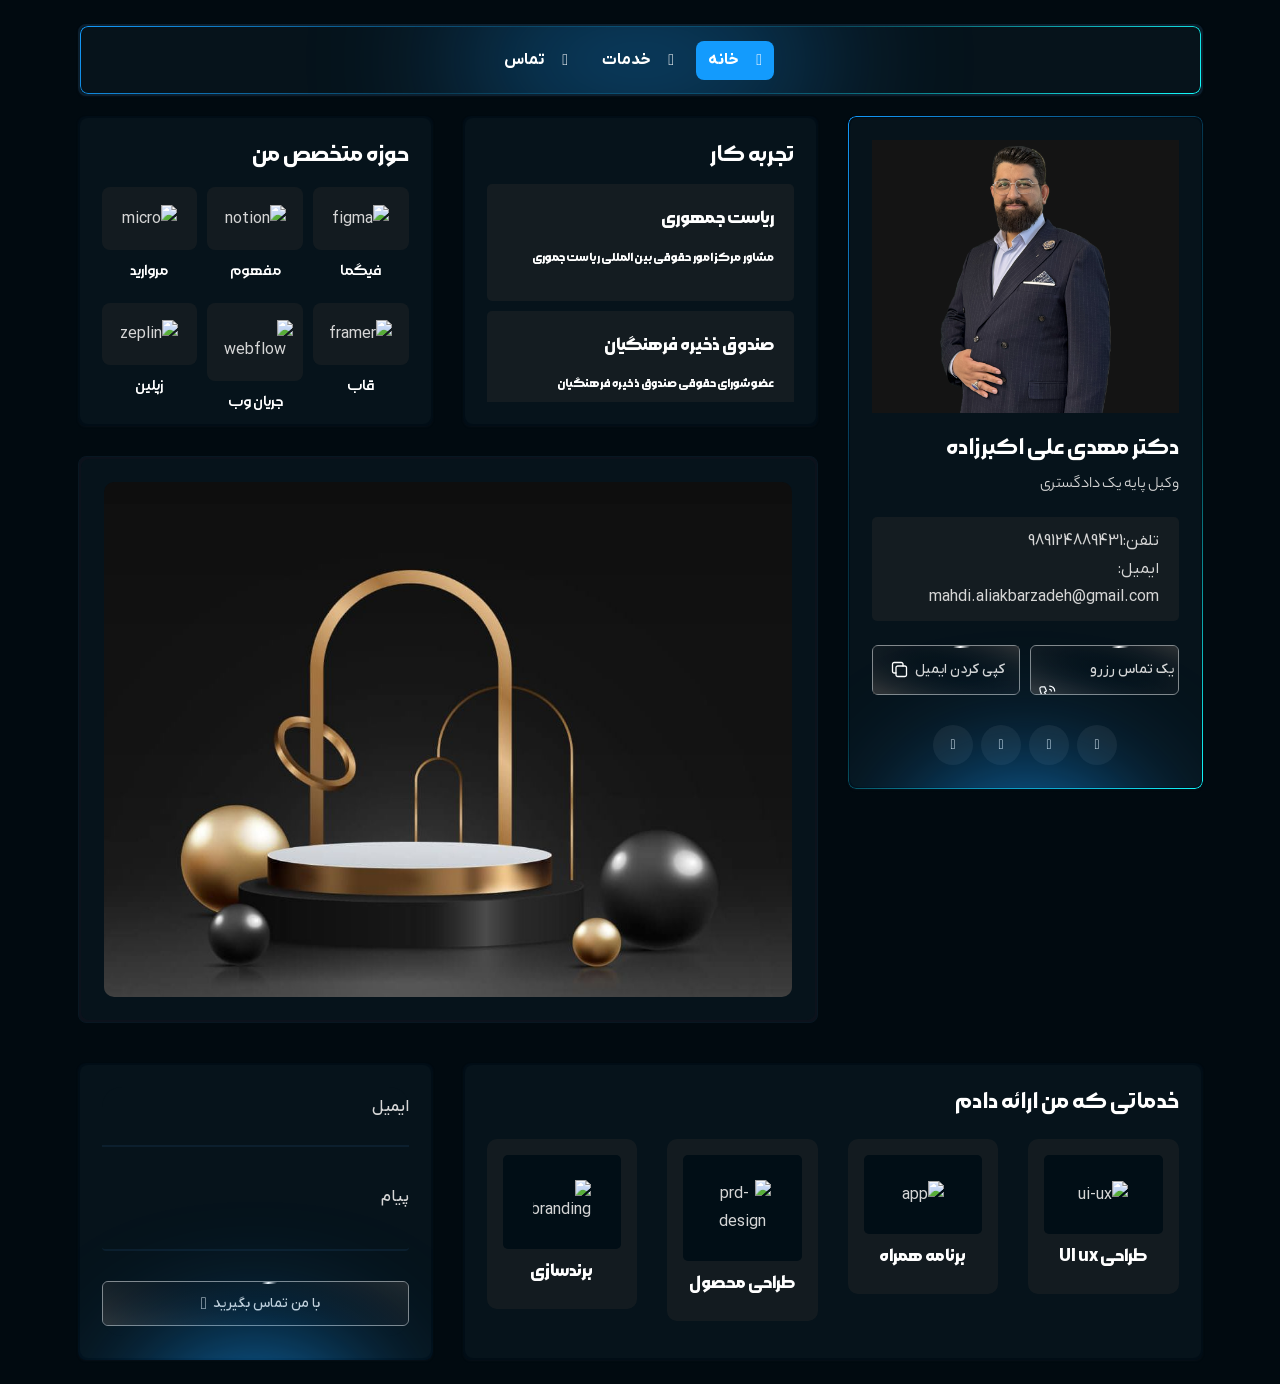
==== index.html @ 384bb77e "Initial commit" ====
<!doctype html>
<html lang="fa">
  <head>
    <meta charset="utf-8" />
    <meta content="IE=edge" http-equiv="X-UA-Compatible" />
    <meta content="width=device-width, initial-scale=1.0" name="viewport" />
    <meta content="Virtuo is a modern personal portfolio template for designers, developers, content writer, cleaner, programmer, fashion designer, model, Influencer and freelancers. Fully responsive, SEO-friendly, Bootstrap and easy to customize." name="description"/>
    <link href="assets/images/favicon.svg" rel="shortcut icon" type="image/x-icon"/>
    <title>دکتر مهدی علی اکبرزاده</title>
    <!-- Bootstrap min css -->
    <link href="assets/css/vendor/fontawesome.rtl.css" rel="stylesheet" />
    <link href="assets/css/plugins/swiper.css" rel="stylesheet" />
    <link href="assets/css/plugins/odometer.rtl.css" rel="stylesheet" />
    <link href="assets/css/vendor/animate.min.css" rel="stylesheet" />
    <link href="assets/css/vendor/bootstrap.min.rtl.css" rel="stylesheet" />
    <!-- custom css -->
    <link href="assets/css/style.rtl.css" rel="stylesheet" />
  </head>
  <body>
    <div id="tmp-page-content-bento">
      <header class="header-area-bentogrid">
        <nav class="navbar">
          <div class="container">
            <div class="menu-container tmponhover single-animation active">
              <div class="navbar-main d-flex flex-grow-1">
                <div class="logo inner-logo d-block d-xl-none">
                  <a class="navbar-brand me-0" href="index.html">
                    <svg fill="none" height="24" viewbox="0 0 24 24" width="24" xmlns="http://www.w3.org/2000/svg">
                      <path
                        class="logo-icon"
                        d="M0 1.5C0 1.10218 0.158035 0.720644 0.43934 0.43934C0.720644 0.158035 1.10218 0 1.5 0L9 0C9.39782 0 9.77936 0.158035 10.0607 0.43934C10.342 0.720644 10.5 1.10218 10.5 1.5V22.5C10.5 22.8978 10.342 23.2794 10.0607 23.5607C9.77936 23.842 9.39782 24 9 24H1.5C1.10218 24 0.720644 23.842 0.43934 23.5607C0.158035 23.2794 0 22.8978 0 22.5V1.5ZM13.5 1.5C13.5 1.10218 13.658 0.720644 13.9393 0.43934C14.2206 0.158035 14.6022 0 15 0L22.5 0C22.8978 0 23.2794 0.158035 23.5607 0.43934C23.842 0.720644 24 1.10218 24 1.5V9C24 9.39782 23.842 9.77936 23.5607 10.0607C23.2794 10.342 22.8978 10.5 22.5 10.5H15C14.6022 10.5 14.2206 10.342 13.9393 10.0607C13.658 9.77936 13.5 9.39782 13.5 9V1.5ZM13.5 15C13.5 14.6022 13.658 14.2206 13.9393 13.9393C14.2206 13.658 14.6022 13.5 15 13.5H22.5C22.8978 13.5 23.2794 13.658 23.5607 13.9393C23.842 14.2206 24 14.6022 24 15V22.5C24 22.8978 23.842 23.2794 23.5607 23.5607C23.2794 23.842 22.8978 24 22.5 24H15C14.6022 24 14.2206 23.842 13.9393 23.5607C13.658 23.2794 13.5 22.8978 13.5 22.5V15Z"
                      ></path>
                    </svg>
                  </a>
                </div>
                <ul class="navbar-info m-auto border-none nav nav-tabs" id="myTab" role="tablist">
                  <li class="nav-item nav-item">
                    <a aria-controls="home" aria-selected="true" class="nav-link nav-link active" data-bs-target="#home" data-bs-toggle="tab" href="index-13.html#" id="home-tab" role="tab">
                      <i class="fa-light fa-house-chimney nav-icon"></i>
                      <span>خانه</span>
                    </a>
                  </li>
                  <li class="nav-item nav-item">
                    <a aria-controls="service" aria-selected="false" class="nav-link nav-link" data-bs-target="#service" data-bs-toggle="tab" href="index-13.html#" id="service-tab" role="tab">
                      <i class="fa-regular fa-layer-group nav-icon"></i>خدمات</a>
                  </li>
                  <li class="nav-item nav-item">
                    <a aria-controls="contactme" aria-selected="false" class="nav-link" data-bs-target="#contactme" data-bs-toggle="tab" href="index-13.html#" id="contactme-tab" role="tab">
                      <i class="fa-regular fa-envelope nav-icon"></i>تماس</a>
                  </li>
                </ul>
              </div>
              <div class="tmp-light light-center-center"></div>
            </div>
          </div>
        </nav>
      </header>
      <div class="main-page-content">
        <div class="tab-content" id="myTabContent">
          <div class="main-demo-front">
            <div class="container">
              <div class="row">
                <div class="col-xl-4">
                  <div class="tmp-profile-card with-sticky profile-picture-area mt--20 paralax-image tmponhover single-animation animation-order-1 active" style="height: 96%">
                    <div class="tmp-card-body">
                      <div class="image text-center">
                        <img alt="profile" src="assets/images/banner/01.png" />
                      </div>
                      <div class="text mt--20">
                        <h3 class="card-title">دکتر مهدی علی اکبرزاده</h3>
                        <p>وکیل پایه یک دادگستری</p>
                        <div class="info-box">
                          <span class="phone">تلفن:<a href="tel:09124889431">989124889431</a></span>
                          <span class="mail">ایمیل:<a href="mailto:mahdi.aliakbarzadeh@gmail.com">mahdi.aliakbarzadeh@gmail.com</a></span>
                        </div>
                        <div class="common-button-groups">
                          <a class="tmp-btn hover-icon-reverse btn-border tmp-modern-button download-icon w-100 btn-md" href="javascript:void(0)">
                            <div class="icon-reverse-wrapper">
                              <span class="btn-text">یک تماس رزرو کنید</span>
                              <div class="btn-hack"></div>
                              <img alt="" class="btn-bg" src="assets/images/button/btg-bg.svg"/>
                              <img alt="" class="btn-bg-hover" src="assets/images/button/btg-bg-2.svg"/>
                              <svg class="btn-icon" fill="none" height="21" viewbox="0 0 25 24" width="21" xmlns="http://www.w3.org/2000/svg">
                                <path
                                  d="M5.5 4H9.5L11.5 9L9 10.5C10.071 12.6715 11.8285 14.429 14 15.5L15.5 13L20.5 15V19C20.5 19.5304 20.2893 20.0391 19.9142 20.4142C19.5391 20.7893 19.0304 21 18.5 21C14.5993 20.763 10.9202 19.1065 8.15683 16.3432C5.3935 13.5798 3.73705 9.90074 3.5 6C3.5 5.46957 3.71071 4.96086 4.08579 4.58579C4.46086 4.21071 4.96957 4 5.5 4Z"
                                  stroke="white"
                                  stroke-linecap="round"
                                  stroke-linejoin="round"
                                  stroke-width="1.5"
                                ></path>
                                <path
                                  d="M15.5 7C16.0304 7 16.5391 7.21071 16.9142 7.58579C17.2893 7.96086 17.5 8.46957 17.5 9"
                                  stroke="white"
                                  stroke-linecap="round"
                                  stroke-linejoin="round"
                                  stroke-width="1.5"
                                ></path>
                                <path
                                  d="M15.5 3C17.0913 3 18.6174 3.63214 19.7426 4.75736C20.8679 5.88258 21.5 7.4087 21.5 9"
                                  stroke="white"
                                  stroke-linecap="round"
                                  stroke-linejoin="round"
                                  stroke-width="1.5"
                                ></path>
                              </svg>
                              <svg
                                class="btn-icon"
                                fill="none"
                                height="21"
                                viewbox="0 0 25 24"
                                width="21"
                                xmlns="http://www.w3.org/2000/svg"
                              >
                                <path
                                  d="M5.5 4H9.5L11.5 9L9 10.5C10.071 12.6715 11.8285 14.429 14 15.5L15.5 13L20.5 15V19C20.5 19.5304 20.2893 20.0391 19.9142 20.4142C19.5391 20.7893 19.0304 21 18.5 21C14.5993 20.763 10.9202 19.1065 8.15683 16.3432C5.3935 13.5798 3.73705 9.90074 3.5 6C3.5 5.46957 3.71071 4.96086 4.08579 4.58579C4.46086 4.21071 4.96957 4 5.5 4Z"
                                  stroke="white"
                                  stroke-linecap="round"
                                  stroke-linejoin="round"
                                  stroke-width="1.5"
                                ></path>
                                <path
                                  d="M15.5 7C16.0304 7 16.5391 7.21071 16.9142 7.58579C17.2893 7.96086 17.5 8.46957 17.5 9"
                                  stroke="white"
                                  stroke-linecap="round"
                                  stroke-linejoin="round"
                                  stroke-width="1.5"
                                ></path>
                                <path
                                  d="M15.5 3C17.0913 3 18.6174 3.63214 19.7426 4.75736C20.8679 5.88258 21.5 7.4087 21.5 9"
                                  stroke="white"
                                  stroke-linecap="round"
                                  stroke-linejoin="round"
                                  stroke-width="1.5"
                                ></path>
                              </svg>
                            </div>
                          </a>
                          <a
                            class="tmp-btn hover-icon-reverse btn-border tmp-modern-button download-icon w-100 btn-md btn-copy"
                            data-clipboard-text="example@example.com"
                            href="javascript:void(0)"
                          >
                            <div class="icon-reverse-wrapper">
                              <span class="btn-text">کپی کردن ایمیل</span>
                              <div class="btn-hack"></div>
                              <img
                                alt=""
                                class="btn-bg"
                                src="assets/images/button/btg-bg.svg"
                              />
                              <img
                                alt=""
                                class="btn-bg-hover"
                                src="assets/images/button/btg-bg-2.svg"
                              />
                              <svg
                                class="btn-icon"
                                fill="none"
                                height="21"
                                style="stroke: #fff"
                                viewbox="0 0 24 24"
                                width="21"
                                xmlns="http://www.w3.org/2000/svg"
                              >
                                <path
                                  d="M8 10C8 9.46957 8.21071 8.96086 8.58579 8.58579C8.96086 8.21071 9.46957 8 10 8H18C18.5304 8 19.0391 8.21071 19.4142 8.58579C19.7893 8.96086 20 9.46957 20 10V18C20 18.5304 19.7893 19.0391 19.4142 19.4142C19.0391 19.7893 18.5304 20 18 20H10C9.46957 20 8.96086 19.7893 8.58579 19.4142C8.21071 19.0391 8 18.5304 8 18V10Z"
                                  stroke-linecap="round"
                                  stroke-linejoin="round"
                                  stroke-width="1.5"
                                ></path>
                                <path
                                  d="M16 8V6C16 5.46957 15.7893 4.96086 15.4142 4.58579C15.0391 4.21071 14.5304 4 14 4H6C5.46957 4 4.96086 4.21071 4.58579 4.58579C4.21071 4.96086 4 5.46957 4 6V14C4 14.5304 4.21071 15.0391 4.58579 15.4142C4.96086 15.7893 5.46957 16 6 16H8"
                                  stroke-linecap="round"
                                  stroke-linejoin="round"
                                  stroke-width="1.5"
                                ></path>
                              </svg>
                              <svg
                                class="btn-icon"
                                fill="none"
                                height="21"
                                style="stroke: #fff"
                                viewbox="0 0 24 24"
                                width="21"
                                xmlns="http://www.w3.org/2000/svg"
                              >
                                <path
                                  d="M8 10C8 9.46957 8.21071 8.96086 8.58579 8.58579C8.96086 8.21071 9.46957 8 10 8H18C18.5304 8 19.0391 8.21071 19.4142 8.58579C19.7893 8.96086 20 9.46957 20 10V18C20 18.5304 19.7893 19.0391 19.4142 19.4142C19.0391 19.7893 18.5304 20 18 20H10C9.46957 20 8.96086 19.7893 8.58579 19.4142C8.21071 19.0391 8 18.5304 8 18V10Z"
                                  stroke-linecap="round"
                                  stroke-linejoin="round"
                                  stroke-width="1.5"
                                ></path>
                                <path
                                  d="M16 8V6C16 5.46957 15.7893 4.96086 15.4142 4.58579C15.0391 4.21071 14.5304 4 14 4H6C5.46957 4 4.96086 4.21071 4.58579 4.58579C4.21071 4.96086 4 5.46957 4 6V14C4 14.5304 4.21071 15.0391 4.58579 15.4142C4.96086 15.7893 5.46957 16 6 16H8"
                                  stroke-linecap="round"
                                  stroke-linejoin="round"
                                  stroke-width="1.5"
                                ></path>
                              </svg>
                            </div>
                          </a>
                        </div>
                        <div class="social-media-icon">
                          <div class="social-area mt--30">
                            <div class="social-link justify-content-center">
                              <a href="index-13.html#"><i class="fa-brands fa-instagram"></i></a>
                              <a href="index-13.html#"><i class="fa-brands fa-linkedin-in"></i></a>
                              <a href="index-13.html#"><i class="fa-brands fa-twitter"></i></a>
                              <a href="index-13.html#"><i class="fa-brands fa-facebook-f"></i></a>
                            </div>
                          </div>
                        </div>
                      </div>
                    </div>
                    <div class="tmp-light light-center"></div>
                  </div>
                </div>
                <div class="col-xl-8 tab-content">
                  <div aria-labelledby="home-tab" class="tab-pane fade show active" id="home" role="tabpanel">
                    <div class="row g-4">
                      <div class="col-lg-6">
                        <div class="tmp-profile-card paralax-image tmponhover text-marque-banner-top-brnto mt--20 single-animation">
                          <div class="tmp-card-body work-experiance-card">
                            <h3 class="card-title">تجربه کار</h3>
                            <div class="work-experiance-main">
                              <ul class="work-experiance-slider list-unstyled">
                                <li>
                                  <div class="desc">
                                    <div class="text">
                                      <h4 class="title">ریاست جمهوری</h4>
                                      <h6 class="subtitle">مشاور مرکز امور حقوقی بین المللی ریاست جموری</h6>
                                    </div>
                                  </div>
                                </li>
                                <li>
                                  <div class="desc">
                                    <div class="text">
                                      <h4 class="title">صندوق ذخیره فرهنگیان</h4>
                                      <h6 class="subtitle">عضو شورای حقوقی صندوق ذخیره فرهنگیان</h6>
                                    </div>
                                  </div>
                                </li>
                                <li>
                                  <div class="desc">
                                    <div class="text">
                                      <h4 class="title">پتروشیمی مسجد سلیمان</h4>
                                      <h6 class="subtitle">مدیر امور حقوقی و قرارداد های شرکت پتروشیمی مسجد سلیمان</h6>
                                    </div>
                                  </div>
                                </li>
                                <li>
                                  <div class="desc">
                                    <div class="text">
                                      <h4 class="title">گلوبال پترو تک کیش</h4>
                                      <h6 class="subtitle">مشاور حقوقی هلدینگ حفاری گلوبال پترو تک کیش</h6>
                                    </div>
                                  </div>
                                </li>
                                <li>
                                  <div class="desc">
                                    <div class="text">
                                      <h4 class="title">انرژی گستر نپتا</h4>
                                      <h6 class="subtitle">مدیر امور حقوقی و قراردادهای شرکت نفتی انرژی گستر نپتا</h6>
                                    </div>
                                  </div>
                                </li>
                                <li>
                                  <div class="desc">
                                    <div class="text">
                                      <h4 class="title">قوه قضاییه</h4>
                                      <h6 class="subtitle">وکیل دادگستری و عضو مرکز وکلا، کارشناس رسمی و مشاور خانواده قوه قضاییه</h6>
                                    </div>
                                  </div>
                                </li>
                                <li>
                                  <div class="desc">
                                    <div class="text">
                                      <h4 class="title">بیمه البرز</h4>
                                      <h6 class="subtitle">مشاور حقوقی شرکت بیمه البرز</h6>
                                    </div>
                                  </div>
                                </li>
                                <li>
                                  <div class="desc">
                                    <div class="text">
                                      <h4 class="title">تسنیم نوش</h4>
                                      <h6 class="subtitle">عضو هیأت مدیره شرکت تولید فراورده های نوشیدنی تسنیم نوش</h6>
                                    </div>
                                  </div>
                                </li>
                                <li>
                                  <div class="desc">
                                    <div class="text">
                                      <h4 class="title">گروه بهمنی</h4>
                                      <h6 class="subtitle">مشاور حقوقی شرکت بین المللی بهمنی امارات متحده عربی</h6>
                                    </div>
                                  </div>
                                </li>
                                <li>
                                  <div class="desc">
                                    <div class="text">
                                      <h4 class="title">کانون قراداد نویسان ایران</h4>
                                      <h6 class="subtitle">عضو کانون قرارداد نویسان ایران</h6>
                                    </div>
                                  </div>
                                </li>
                                <li>
                                  <div class="desc">
                                    <div class="text">
                                      <h4 class="title">کشت و صنعت فردوس</h4>
                                      <h6 class="subtitle">مشاور حقوقی هلدینگ کشت و صنعت فردوس</h6>
                                    </div>
                                  </div>
                                </li>
                              </ul>
                              <ul class="work-experiance-slider list-unstyled">
                                <li>
                                  <div class="date">
                                    <p>۱۴۰۰–۱۴۰۳</p>
                                  </div>
                                  <div class="info">
                                    <div class="icon">
                                      <img
                                        alt="adobe"
                                        src="assets/images/icons/adobe.svg"
                                      />
                                    </div>
                                    <div class="text">
                                      <h4 class="title">آدوبی</h4>
                                      <h6 class="subtitle">طراح ارشد UI UX</h6>
                                    </div>
                                  </div>
                                </li>
                                <li>
                                  <div class="date">
                                    <p>۱۴۰۰–۱۴۰۳</p>
                                  </div>
                                  <div class="info">
                                    <div class="icon">
                                      <img
                                        alt="google"
                                        src="assets/images/icons/google.svg"
                                      />
                                    </div>
                                    <div class="text">
                                      <h4 class="title">شرکت Google</h4>
                                      <h6 class="subtitle">طراح ارشد</h6>
                                    </div>
                                  </div>
                                </li>
                                <li>
                                  <div class="date">
                                    <p>۱۴۰۰–۱۴۰۳</p>
                                  </div>
                                  <div class="info">
                                    <div class="icon">
                                      <img
                                        alt="meta"
                                        src="assets/images/icons/meta.svg"
                                      />
                                    </div>
                                    <div class="text">
                                      <h4 class="title">شرکت متا</h4>
                                      <h6 class="subtitle">طراح محصول</h6>
                                    </div>
                                  </div>
                                </li>
                                <li>
                                  <div class="date">
                                    <p>۱۴۰۰–۱۴۰۳</p>
                                  </div>
                                  <div class="info">
                                    <div class="icon">
                                      <img
                                        alt="adobe"
                                        src="assets/images/icons/adobe.svg"
                                      />
                                    </div>
                                    <div class="text">
                                      <h4 class="title">آدوبی</h4>
                                      <h6 class="subtitle">طراح ارشد UI UX</h6>
                                    </div>
                                  </div>
                                </li>
                              </ul>
                            </div>
                          </div>
                          <div class="tmp-light light-center"></div>
                        </div>
                      </div>
                      <div class="col-lg-6">
                        <div class="tmp-profile-card paralax-image tmponhover text-marque-banner-top-brnto mt--20 single-animation">
                          <div class="tmp-card-body expertise-card">
                            <h3 class="card-title">حوزه متخصص من</h3>
                            <div class="expertise-main">
                              <div class="row g-3 mt--0">
                                <div class="col-xl-4 col-md-4 col-sm-6 col-6">
                                  <div class="expertise-item">
                                    <div class="image text-center">
                                      <img
                                        alt="figma"
                                        src="assets/images/icons/figma.svg"
                                      />
                                    </div>
                                    <div class="text">
                                      <h4 class="title">فیگما</h4>
                                    </div>
                                  </div>
                                </div>
                                <div class="col-xl-4 col-md-4 col-sm-6 col-6">
                                  <div class="expertise-item">
                                    <div class="image text-center">
                                      <img
                                        alt="notion"
                                        src="assets/images/icons/notion.svg"
                                      />
                                    </div>
                                    <div class="text">
                                      <h4 class="title">مفهوم</h4>
                                    </div>
                                  </div>
                                </div>
                                <div class="col-xl-4 col-md-4 col-sm-6 col-6">
                                  <div class="expertise-item">
                                    <div class="image text-center">
                                      <img
                                        alt="micro"
                                        src="assets/images/icons/mico.svg"
                                      />
                                    </div>
                                    <div class="text">
                                      <h4 class="title">مروارید</h4>
                                    </div>
                                  </div>
                                </div>
                                <div
                                  class="col-xl-4 col-md-4 col-sm-6 col-6 mt--0"
                                >
                                  <div class="expertise-item">
                                    <div class="image text-center">
                                      <img
                                        alt="framer"
                                        src="assets/images/icons/framer.svg"
                                      />
                                    </div>
                                    <div class="text">
                                      <h4 class="title">قاب</h4>
                                    </div>
                                  </div>
                                </div>
                                <div
                                  class="col-xl-4 col-md-4 col-sm-6 col-6 mt--0"
                                >
                                  <div class="expertise-item">
                                    <div class="image text-center">
                                      <img
                                        alt="webflow"
                                        src="assets/images/icons/webflow.svg"
                                      />
                                    </div>
                                    <div class="text">
                                      <h4 class="title">جریان وب</h4>
                                    </div>
                                  </div>
                                </div>
                                <div
                                  class="col-xl-4 col-md-4 col-sm-6 col-6 mt--0"
                                >
                                  <div class="expertise-item">
                                    <div class="image text-center">
                                      <img
                                        alt="zeplin"
                                        src="assets/images/icons/zeplin.svg"
                                      />
                                    </div>
                                    <div class="text">
                                      <h4 class="title">زپلین</h4>
                                    </div>
                                  </div>
                                </div>
                              </div>
                            </div>
                          </div>
                          <div class="tmp-light light-bottom-left"></div>
                        </div>
                      </div>
                      <div class="col-lg-12">
                        <div class="row">
                          <div class="col-lg-12">
                            <div class="portfolio-bentogrid-area-swiper">
                              <div class="swiper mySwiper-bentogrid">
                                <div class="swiper-wrapper">
                                  <div class="swiper-slide">
                                    <div
                                      class="tmp-portfolio-single-card in-bentogrid tmponhover"
                                      data-bs-target="#exampleModalCenter"
                                      data-bs-toggle="modal"
                                    >
                                      <div class="inner">
                                        <div class="thumbnail">
                                          <a href="javascript:void(0)">
                                            <img
                                              alt="Personal Portfolio Images"
                                              src="assets/images/portfolio/portfolio-01.jpg"
                                            />
                                          </a>
                                        </div>
                                      </div>
                                      <div class="tmp-light light-left"></div>
                                    </div>
                                  </div>
                                  <div class="swiper-slide">
                                    <div
                                      class="tmp-portfolio-single-card in-bentogrid tmponhover"
                                      data-bs-target="#exampleModalCenter"
                                      data-bs-toggle="modal"
                                    >
                                      <div class="inner">
                                        <div class="thumbnail">
                                          <a href="javascript:void(0)">
                                            <img
                                              alt="Personal Portfolio Images"
                                              src="assets/images/portfolio/portfolio-02.jpg"
                                            />
                                          </a>
                                        </div>
                                      </div>
                                      <div class="tmp-light light-left"></div>
                                    </div>
                                  </div>
                                  <div class="swiper-slide">
                                    <div
                                      class="tmp-portfolio-single-card in-bentogrid tmponhover"
                                      data-bs-target="#exampleModalCenter"
                                      data-bs-toggle="modal"
                                    >
                                      <div class="inner">
                                        <div class="thumbnail">
                                          <a href="javascript:void(0)">
                                            <img
                                              alt="Personal Portfolio Images"
                                              src="assets/images/portfolio/portfolio-03.jpg"
                                            />
                                          </a>
                                        </div>
                                      </div>
                                      <div class="tmp-light light-left"></div>
                                    </div>
                                  </div>
                                  <div class="swiper-slide">
                                    <div
                                      class="tmp-portfolio-single-card in-bentogrid tmponhover"
                                      data-bs-target="#exampleModalCenter"
                                      data-bs-toggle="modal"
                                    >
                                      <div class="inner">
                                        <div class="thumbnail">
                                          <a href="javascript:void(0)">
                                            <img
                                              alt="Personal Portfolio Images"
                                              src="assets/images/portfolio/portfolio-04.jpg"
                                            />
                                          </a>
                                        </div>
                                      </div>
                                      <div class="tmp-light light-left"></div>
                                    </div>
                                  </div>
                                </div>
                                <div class="swiper-button-next">
                                  <i class="fa-light fa-chevron-right"></i>
                                </div>
                                <div class="swiper-button-prev">
                                  <i class="fa-light fa-chevron-left"></i>
                                </div>
                              </div>
                            </div>
                          </div>
                        </div>
                      </div>
                    </div>
                  </div>
                  <div
                    aria-labelledby="profile-tab"
                    class="tab-pane fade pl--30 pl_md--10 pl_sm--10"
                    id="profile"
                    role="tabpanel"
                  >
                    <div
                      class="personal-portfolio-right-inner-wrapper mt--50 about-tab in-bentogrid"
                    >
                      <div
                        class="banner-personal-portfolio tmponhover paralax-image tmp-card-body with-bento-about-banner tmp-profile-card position-relative mb--30 pb--50 pt_md--0 pt_sm--0"
                      >
                        <div class="section-header">
                          <h4 class="subtitle theme-gradient">
                            <i class="fa-regular fa-house"></i>معرفی کردن
                          </h4>
                          <h1 class="">
                            سلام از<strong
                              ><span class="theme-gradient"
                                >جان دو</span
                              ></strong
                            >با<br />بوها<strong
                              ><span class="theme-gradient"
                                >طراح فریمر</span
                              ></strong
                            >بشر
                          </h1>
                          <p class="">
                            من چیزهای زیبا و ساده ای را طراحی و کد می کنم و کاری
                            را که انجام می دهم دوست دارم. فقط دانلود کنید! من
                            چیزهای زیبا و ساده ای را طراحی و کد می کنم و کاری را
                            که انجام می دهم دوست دارم. فقط دانلود کنید! من به
                            زیبایی طراحی و کد می کنم.
                          </p>
                        </div>
                        <div class="tmp-light light-left"></div>
                        <div
                          class="separator-animated-border border-top-footer animated-true"
                          style="width: 100%"
                        ></div>
                        <div
                          class="separator-animated-border animated-true"
                          style="width: 100%"
                        ></div>
                      </div>
                      <div class="counterup-area-personal pb--80">
                        <div class="row g-5 animation-action-1">
                          <div
                            class="col-lg-4 col-md-6 col-sm-6 col-12 paralax-image"
                          >
                            <div
                              class="count-box counter-style-2 border-style small-radious text-center"
                            >
                              <div
                                class="counter-main-wrapper-card single-animation tmponhover active"
                              >
                                <h3 class="count-number">
                                  <span class="odometer" data-count="320"
                                    >00</span
                                  >هزار
                                </h3>
                                <div class="tmp-light light-center"></div>
                              </div>
                              <h5 class="title">مشتری های مبارک</h5>
                            </div>
                          </div>
                          <div
                            class="col-lg-4 col-md-6 col-sm-6 col-12 paralax-image"
                          >
                            <div
                              class="count-box counter-style-2 border-style small-radious text-center"
                            >
                              <div
                                class="counter-main-wrapper-card single-animation tmponhover"
                              >
                                <h3 class="count-number">
                                  <span class="odometer" data-count="255"
                                    >00</span
                                  >هزار
                                </h3>
                                <div class="tmp-light light-center"></div>
                              </div>
                              <h5 class="title">کارمندان</h5>
                            </div>
                          </div>
                          <div
                            class="col-lg-4 col-md-6 col-sm-6 col-12 paralax-image"
                          >
                            <div
                              class="count-box counter-style-2 border-style small-radious text-center"
                            >
                              <div
                                class="counter-main-wrapper-card single-animation tmponhover"
                              >
                                <h3 class="count-number">
                                  با
                                  <span class="odometer" data-count="120"
                                    >00</span
                                  >
                                </h3>
                                <div class="tmp-light light-center"></div>
                              </div>
                              <h5 class="title">کار در حال اجرا</h5>
                            </div>
                          </div>
                        </div>
                      </div>
                      <div
                        class="banner-personal-portfolio signle-section pb--80"
                      >
                        <div class="section-header pb--50">
                          <h4 class="subtitle">
                            <i class="fa-regular fa-user"></i>درباره من
                          </h4>
                          <h2 class="title">
                            هر طراحی عالی با<br />یک شروع بهتر
                            <span>آغاز میشود</span>
                          </h2>
                          <!-- <p class="about-desc">Since beginning my journey as a freelance designer nearly 8 years ago, I've done remote work for agencies, consulted for startups, and collaborated with talented people to create digital products for both.</p> -->
                        </div>
                        <div class="single-progress large-size no-radius">
                          <h6 class="title">توسعه وب</h6>
                          <div class="progress">
                            <div
                              aria-valuemax="100"
                              aria-valuemin="0"
                              aria-valuenow="90"
                              class="progress-bar wow fadeInLeft"
                              data-wow-delay=".3s"
                              data-wow-duration="0.5s"
                              role="progressbar"
                              style="width: 90%"
                            ></div>
                            <span class="progress-number">90 ٪</span>
                          </div>
                        </div>
                        <div class="single-progress large-size no-radius">
                          <h6 class="title">طراحی فتوشاپ</h6>
                          <div class="progress">
                            <div
                              aria-valuemax="100"
                              aria-valuemin="0"
                              aria-valuenow="75"
                              class="progress-bar wow fadeInLeft"
                              data-wow-delay=".3s"
                              data-wow-duration="0.5s"
                              role="progressbar"
                              style="width: 75%"
                            ></div>
                            <span class="progress-number">75 ٪</span>
                          </div>
                        </div>
                        <div class="single-progress large-size no-radius">
                          <h6 class="title">توسعه برنامه</h6>
                          <div class="progress">
                            <div
                              aria-valuemax="100"
                              aria-valuemin="0"
                              aria-valuenow="95"
                              class="progress-bar wow fadeInLeft"
                              data-wow-delay=".3s"
                              data-wow-duration="0.5s"
                              role="progressbar"
                              style="width: 95%"
                            ></div>
                            <span class="progress-number">95 ٪</span>
                          </div>
                        </div>
                        <div class="single-progress large-size no-radius">
                          <h6 class="title">توسعه کاربرد</h6>
                          <div class="progress">
                            <div
                              aria-valuemax="100"
                              aria-valuemin="0"
                              aria-valuenow="45"
                              class="progress-bar wow fadeInLeft"
                              role="progressbar"
                              style="width: 45%"
                            ></div>
                            <span class="progress-number">45 ٪</span>
                          </div>
                        </div>
                      </div>
                      <div
                        class="pb--80 banner-personal-portfolio experience-style-list signle-section"
                      >
                        <div class="section-header pb--20">
                          <h4 class="subtitle wow move-right">
                            <i class="fa-regular fa-user"></i>رزومه من
                          </h4>
                          <h2 class="title">آموزش و <span>تجربه</span></h2>
                        </div>
                        <div class="content">
                          <div class="experience-list animation-action-2">
                            <!-- Start Single List  -->
                            <div
                              class="resume-single-list bg-card single-animation tmponhover active mt--0"
                            >
                              <div class="inner">
                                <div class="heading">
                                  <div class="title">
                                    <h4>نمونه کارها شخصی احمق های آوریل</h4>
                                    <span>دانشگاه DVI (۱۳۷۶ - ۱۳۸۰)</span>
                                  </div>
                                  <div class="date-of-time">
                                    <span>4.30/5</span>
                                  </div>
                                </div>
                                <p class="description">
                                  آموزش باید بسیار باشد تعاملی UT tincidunt est
                                  ac dolor aliquam sodales. Phasellus Sed Mauris
                                  Hendrerit ، Laoreet SEM In ، Lobortis موریس
                                  هندریت آنت.
                                </p>
                              </div>
                              <div class="tmp-light light-left"></div>
                            </div>
                            <!-- End Single List  -->
                            <!-- Start Single List  -->
                            <div
                              class="resume-single-list bg-card single-animation tmponhover"
                            >
                              <div class="inner">
                                <div class="heading">
                                  <div class="title">
                                    <h4>نمونه ای از نمونه کارها شخصی</h4>
                                    <span>دانشکده مطالعات (1379 - 1381)</span>
                                  </div>
                                  <div class="date-of-time">
                                    <span>4.50/5</span>
                                  </div>
                                </div>
                                <p class="description">
                                  maecenas finibus nec sem ut ایمپردیت UT
                                  tincidunt est ac dolor aliquam sodales.
                                  Phasellus Sed Mauris Hendrerit ، Laoreet SEM
                                  In ، Lobortis موریس هندریت آنت.
                                </p>
                              </div>
                              <div class="tmp-light light-left"></div>
                            </div>
                            <!-- End Single List  -->
                            <!-- Start Single List  -->
                            <div
                              class="resume-single-list bg-card single-animation tmponhover"
                            >
                              <div class="inner">
                                <div class="heading">
                                  <div class="title">
                                    <h4>نکاتی برای نمونه کارها شخصی</h4>
                                    <span>دانشگاه مطالعات (۱۳۷۶ - ۱۳۸۰)</span>
                                  </div>
                                  <div class="date-of-time">
                                    <span>4.80/5</span>
                                  </div>
                                </div>
                                <p class="description">
                                  اگر می خواهید از یک گذرگاه استفاده کنید. UT
                                  tincidunt est ac dolor aliquam sodales.
                                  Phasellus Sed Mauris Hendrerit ، Laoreet SEM
                                  In ، Lobortis موریس هندریت آنت.
                                </p>
                              </div>
                              <div class="tmp-light light-left"></div>
                            </div>
                            <!-- End Single List  -->
                          </div>
                        </div>
                      </div>
                      <!-- Start Service__Style--1 Area  -->
                      <div
                        class="tmp-service-area pb--80 banner-personal-portfolio signle-section"
                      >
                        <div class="row">
                          <div class="col-lg-12">
                            <div class="section-header pb--20">
                              <h4 class="subtitle wow move-right">
                                <i class="fa-solid fa-layer-group"></i>مهارت من
                              </h4>
                              <h2 class="title">من<span>تخصص</span></h2>
                            </div>
                          </div>
                        </div>
                        <div
                          class="row g-5 skills-wrapper text-center animation-action-4"
                        >
                          <div class="col-lg-3 col-md-4 col-sm-6 col-12">
                            <div
                              class="skill-style-border-card single-animation tmponhover active"
                            >
                              <div class="skill-inner">
                                <img
                                  alt="Figma"
                                  src="assets/images/skill/figma.png"
                                />
                                <h3 class="count-number">
                                  <span class="odometer" data-count="92"
                                    >00</span
                                  >٪
                                </h3>
                                <p class="name">فیگما</p>
                              </div>
                              <div class="tmp-light light-left"></div>
                            </div>
                          </div>
                          <div class="col-lg-3 col-md-4 col-sm-6 col-12">
                            <div
                              class="skill-style-border-card single-animation tmponhover"
                            >
                              <div class="skill-inner">
                                <img
                                  alt="Framer"
                                  src="assets/images/skill/framer.png"
                                />
                                <h3 class="count-number">
                                  <span class="odometer" data-count="99"
                                    >00</span
                                  >٪
                                </h3>
                                <p class="name">قاب</p>
                              </div>
                              <div class="tmp-light light-left"></div>
                            </div>
                          </div>
                          <div class="col-lg-3 col-md-4 col-sm-6 col-12">
                            <div
                              class="skill-style-border-card single-animation tmponhover"
                            >
                              <div class="skill-inner">
                                <img
                                  alt="Webflow"
                                  src="assets/images/skill/webflow.png"
                                />
                                <h3 class="count-number">
                                  <span class="odometer" data-count="95"
                                    >00</span
                                  >٪
                                </h3>
                                <p class="name">جریان وب</p>
                              </div>
                              <div class="tmp-light light-left"></div>
                            </div>
                          </div>
                          <div class="col-lg-3 col-md-4 col-sm-6 col-12">
                            <div
                              class="skill-style-border-card single-animation tmponhover"
                            >
                              <div class="skill-inner">
                                <img
                                  alt="React"
                                  src="assets/images/skill/react.png"
                                />
                                <h3 class="count-number">
                                  <span class="odometer" data-count="88"
                                    >00</span
                                  >٪
                                </h3>
                                <p class="name">react</p>
                              </div>
                              <div class="tmp-light light-left"></div>
                            </div>
                          </div>
                          <div class="col-lg-3 col-md-4 col-sm-6 col-12">
                            <div
                              class="skill-style-border-card single-animation tmponhover"
                            >
                              <div class="skill-inner">
                                <img
                                  alt="WordPress"
                                  src="assets/images/skill/wordpress.png"
                                />
                                <h3 class="count-number">
                                  <span class="odometer" data-count="85"
                                    >00</span
                                  >٪
                                </h3>
                                <p class="name">وردپرس</p>
                              </div>
                              <div class="tmp-light light-left"></div>
                            </div>
                          </div>
                          <div class="col-lg-3 col-md-4 col-sm-6 col-12">
                            <div
                              class="skill-style-border-card single-animation tmponhover"
                            >
                              <div class="skill-inner">
                                <img
                                  alt="Laravel/PHP"
                                  src="assets/images/skill/laravel.png"
                                />
                                <h3 class="count-number">
                                  <span class="odometer" data-count="94"
                                    >00</span
                                  >٪
                                </h3>
                                <p class="name">LARAVEL/PHP</p>
                              </div>
                              <div class="tmp-light light-left"></div>
                            </div>
                          </div>
                          <div class="col-lg-3 col-md-4 col-sm-6 col-12">
                            <div
                              class="skill-style-border-card single-animation tmponhover"
                            >
                              <div class="skill-inner">
                                <img
                                  alt="WordPress"
                                  src="assets/images/skill/wordpress.png"
                                />
                                <h3 class="count-number">
                                  <span class="odometer" data-count="85"
                                    >00</span
                                  >٪
                                </h3>
                                <p class="name">وردپرس</p>
                              </div>
                              <div class="tmp-light light-left"></div>
                            </div>
                          </div>
                          <div class="col-lg-3 col-md-4 col-sm-6 col-12">
                            <div
                              class="skill-style-border-card single-animation tmponhover"
                            >
                              <div class="skill-inner">
                                <img
                                  alt="Laravel/PHP"
                                  src="assets/images/skill/laravel.png"
                                />
                                <h3 class="count-number">
                                  <span class="odometer" data-count="94"
                                    >00</span
                                  >٪
                                </h3>
                                <p class="name">LARAVEL/PHP</p>
                              </div>
                              <div class="tmp-light light-left"></div>
                            </div>
                          </div>
                        </div>
                      </div>
                      <!-- End Service__Style--1 Area  -->
                      <!-- Start Pricing--1 Area  -->
                      <div
                        class="tmp-service-area pb--80 banner-personal-portfolio signle-section"
                      >
                        <div class="row">
                          <div class="col-lg-12">
                            <div class="section-header pb--20">
                              <h4 class="subtitle wow move-right">
                                <i
                                  class="fa-sharp fa-solid fa-circle-dollar"
                                ></i
                                >قیمت گذاری
                              </h4>
                              <h2 class="title">من<span>قیمت گذاری</span></h2>
                            </div>
                          </div>
                        </div>
                        <div class="pricing-table-items">
                          <div class="row g-5 animation-action-6">
                            <div class="col-md-6 paralax-image">
                              <div
                                class="pricing-table-col-2 tmponhover single-animation"
                              >
                                <div class="pricing-table-header">
                                  <div
                                    class="top d-flex justify-content-between align-items-start"
                                  >
                                    <h4>پایه</h4>
                                    <p class="text-right">
                                      آیا طراحی آماده ساخت؟<br />یا بودجه کوچک
                                    </p>
                                  </div>
                                  <h3>59 تومان<span>/ ساعت</span></h3>
                                </div>
                                <ul class="feature-lists">
                                  <li>به فریم سیم خود احتیاج دارید</li>
                                  <li>طراحی با figma ، framer</li>
                                  <li>
                                    پیاده سازی با Webflow ، React ، WordPress ،
                                    Laravel/PHP
                                  </li>
                                  <li>از راه دور/آنلاین</li>
                                  <li>کار در روزهای کاری ، بدون آخر هفته.</li>
                                  <li>پشتیبانی 6 ماهه</li>
                                </ul>
                                <a
                                  class="tmp-btn btn-border tmp-modern-button"
                                  href="index-13.html#"
                                >
                                  <div class="icon-reverse-wrapper">
                                    <span class="btn-text"
                                      >این بسته را انتخاب کنید</span
                                    >
                                    <div class="btn-hack"></div>
                                    <img
                                      alt=""
                                      class="btn-bg"
                                      src="assets/images/button/btg-bg.svg"
                                    />
                                    <img
                                      alt=""
                                      class="btn-bg-hover"
                                      src="assets/images/button/btg-bg-2.svg"
                                    />
                                  </div>
                                </a>
                              </div>
                            </div>
                            <div class="col-md-6 paralax-image">
                              <div
                                class="pricing-table-col-2 tmponhover single-animation"
                              >
                                <div class="pricing-table-header">
                                  <div
                                    class="top d-flex justify-content-between align-items-start"
                                  >
                                    <h4>حق بیمه</h4>
                                    <p class="text-right">
                                      هیچ طرحی ندارید؟<br />آن را برای من
                                      بگذارید
                                    </p>
                                  </div>
                                  <h3>129 تومان<span>/ ساعت</span></h3>
                                </div>
                                <ul class="feature-lists">
                                  <li>نیازی به فریم یا هر چیز دیگری ندارید</li>
                                  <li>طراحی با figma ، فریمر از ابتدا</li>
                                  <li>
                                    پیاده سازی با Webflow ، React ، WordPress ،
                                    Laravel/PHP
                                  </li>
                                  <li>از راه دور/آنلاین</li>
                                  <li>با هر دو آخر هفته کار کنید</li>
                                  <li>12 ماه حمایت کنید</li>
                                  <li>پروژه شما همیشه اولویت دارد</li>
                                  <li>پشتیبانی رایگان</li>
                                </ul>
                                <a
                                  class="tmp-btn btn-border tmp-modern-button"
                                  href="index-13.html#"
                                >
                                  <div class="icon-reverse-wrapper">
                                    <span class="btn-text"
                                      >این بسته را انتخاب کنید</span
                                    >
                                    <div class="btn-hack"></div>
                                    <img
                                      alt=""
                                      class="btn-bg"
                                      src="assets/images/button/btg-bg.svg"
                                    />
                                    <img
                                      alt=""
                                      class="btn-bg-hover"
                                      src="assets/images/button/btg-bg-2.svg"
                                    />
                                  </div>
                                </a>
                              </div>
                            </div>
                            <div class="col-12">
                              <p
                                class="info scroll-animation"
                                data-animation="fade_from_bottom"
                              >
                                هیچ بسته ای را پیدا نکنید که مطابق با برنامه شما
                                باشد!<br />آیا می خواهید یک بسته جدید ساخته شده
                                را فقط برای شما تنظیم کنید؟<a
                                  href="https://inversweb.com/product/html/virtuo/contact.html"
                                  >با من تماس بگیرید</a
                                >
                              </p>
                            </div>
                          </div>
                        </div>
                      </div>
                      <!-- End Pricing--1 Area  -->
                      <!-- tmp contact area start -->
                      <div
                        class="contact-area-left-portfolio-fixed finance banner-personal-portfolio signle-section"
                      >
                        <div class="row">
                          <div class="col-lg-12">
                            <div class="section-header pb--20">
                              <h4 class="subtitle wow move-right">
                                <i class="fa-regular fa-envelope"></i>با من تماس
                                بگیرید
                              </h4>
                              <h2 class="title">
                                بیایید با هم <span>کار کنیم </span>
                              </h2>
                            </div>
                          </div>
                        </div>
                        <div class="row">
                          <div class="col-lg-12 center-light-wrapper">
                            <div class="center-light"></div>
                            <div class="row g-5">
                              <div class="col-lg-12">
                                <div
                                  class="tmp-contact-form contact-form-style-1"
                                >
                                  <form action="index-13.html#">
                                    <div class="form-group">
                                      <input type="text" />
                                      <label>نام</label>
                                      <span class="focus-border"></span>
                                    </div>
                                    <div class="form-group">
                                      <input type="email" />
                                      <label>ایمیل</label>
                                      <span class="focus-border"></span>
                                    </div>
                                    <div class="form-group">
                                      <input type="text" />
                                      <label>موضوع</label>
                                      <span class="focus-border"></span>
                                    </div>
                                    <div class="form-group">
                                      <textarea></textarea>
                                      <label>پیام</label>
                                      <span class="focus-border"></span>
                                    </div>
                                    <div class="form-group">
                                      <div class="tmp-button-here">
                                        <a
                                          class="tmp-btn hover-icon-reverse btn-border tmp-modern-button radius-round download-icon w-100"
                                          href="javascript:void(0)"
                                        >
                                          <div class="icon-reverse-wrapper">
                                            <span class="btn-text"
                                              >با من تماس بگیرید</span
                                            >
                                            <div class="btn-hack"></div>
                                            <img
                                              alt=""
                                              class="btn-bg"
                                              src="assets/images/button/btg-bg.svg"
                                            />
                                            <img
                                              alt=""
                                              class="btn-bg-hover"
                                              src="assets/images/button/btg-bg-2.svg"
                                            />
                                            <span class="btn-icon"
                                              ><i
                                                class="ffa-sharp fa-regular fa-arrow-left"
                                              ></i
                                            ></span>
                                            <span class="btn-icon"
                                              ><i
                                                class="ffa-sharp fa-regular fa-arrow-left"
                                              ></i
                                            ></span>
                                          </div>
                                        </a>
                                      </div>
                                    </div>
                                  </form>
                                  <div class="personal-information text-center">
                                    <span class="text"
                                      >یا اکنون با من تماس بگیرید</span
                                    >
                                    <span
                                      ><i class="fal fa-phone-alt"></i>
                                      <a href="index-13.html#"
                                        >(123) 456 7890</a
                                      ></span
                                    >
                                  </div>
                                </div>
                              </div>
                            </div>
                          </div>
                        </div>
                      </div>
                      <!-- tmp contact area end -->
                    </div>
                  </div>
                  <div
                    aria-labelledby="service-tab"
                    class="tab-pane fade pl--30 pl_md--10 pl_sm--10"
                    id="service"
                    role="tabpanel"
                  >
                    <div
                      class="personal-portfolio-right-inner-wrapper mt--50 about-tab in-bentogrid"
                    >
                      <!-- Start Service__Style--1 Area  -->
                      <div
                        class="tmp-service-area tmp-section-gapBottom banner-personal-portfolio signle-section"
                      >
                        <div class="row">
                          <div class="col-lg-12">
                            <div class="section-header pb--20">
                              <h4 class="subtitle wow move-right">
                                <i class="fa-solid fa-layer-group"></i>خدمات من
                              </h4>
                              <h2 class="title">من<span>تخصص</span></h2>
                            </div>
                          </div>
                        </div>
                        <div class="row g-5 service-wrapper animation-action-3">
                          <div
                            class="col-xl-6 col-lg-6 col-md-6 col-sm-6 col-12"
                          >
                            <div
                              class="service service__style--1 bg-color-card service-narrow radius text-center tmp-border-none tmponhover single-animation active"
                            >
                              <div class="icon">
                                <i class="feather-cast"></i>
                              </div>
                              <div class="content">
                                <h4 class="title w-600">
                                  <a
                                    href="https://inversweb.com/product/html/virtuo/service-details.html"
                                    >ui/ux</a
                                  >
                                </h4>
                                <p class="description mb--0">
                                  معابر تغییرات زیادی وجود دارد تغییرات Lorem
                                  موجود است.
                                </p>
                                <div class="discover-btn mt--20">
                                  <a
                                    class="tmp-btn hover-icon-reverse btn-border btn-sm tmp-modern-button download-icon"
                                    href="index-13.html#"
                                  >
                                    <div class="icon-reverse-wrapper">
                                      <span class="btn-text">خدمات</span>
                                      <div class="btn-hack"></div>
                                      <img
                                        alt=""
                                        class="btn-bg"
                                        src="assets/images/button/btg-bg.svg"
                                      />
                                      <img
                                        alt=""
                                        class="btn-bg-hover"
                                        src="assets/images/button/btg-bg-2.svg"
                                      />
                                      <span class="btn-icon"
                                        ><i
                                          class="fa-sharp fa-regular fa-arrow-left"
                                        ></i
                                      ></span>
                                      <span class="btn-icon"
                                        ><i
                                          class="fa-sharp fa-regular fa-arrow-left"
                                        ></i
                                      ></span>
                                    </div>
                                  </a>
                                </div>
                              </div>
                              <div class="tmp-light light-left"></div>
                            </div>
                          </div>
                          <div
                            class="col-xl-6 col-lg-6 col-md-6 col-sm-6 col-12"
                          >
                            <div
                              class="service service__style--1 bg-color-card service-narrow radius text-center tmp-border-none tmponhover single-animation"
                            >
                              <div class="icon">
                                <i class="feather-map"></i>
                              </div>
                              <div class="content">
                                <h4 class="title w-600">
                                  <a
                                    href="https://inversweb.com/product/html/virtuo/service-details.html"
                                    >برنامه</a
                                  >
                                </h4>
                                <p class="description mb--0">
                                  تغییرات بسیاری از معابر Lorem در دسترس است.
                                </p>
                                <div class="discover-btn mt--20">
                                  <a
                                    class="tmp-btn hover-icon-reverse btn-border btn-sm tmp-modern-button download-icon"
                                    href="index-13.html#"
                                  >
                                    <div class="icon-reverse-wrapper">
                                      <span class="btn-text">خدمات</span>
                                      <div class="btn-hack"></div>
                                      <img
                                        alt=""
                                        class="btn-bg"
                                        src="assets/images/button/btg-bg.svg"
                                      />
                                      <img
                                        alt=""
                                        class="btn-bg-hover"
                                        src="assets/images/button/btg-bg-2.svg"
                                      />
                                      <span class="btn-icon"
                                        ><i
                                          class="fa-sharp fa-regular fa-arrow-left"
                                        ></i
                                      ></span>
                                      <span class="btn-icon"
                                        ><i
                                          class="fa-sharp fa-regular fa-arrow-left"
                                        ></i
                                      ></span>
                                    </div>
                                  </a>
                                </div>
                              </div>
                              <div class="tmp-light light-left"></div>
                            </div>
                          </div>
                          <div
                            class="col-xl-6 col-lg-6 col-md-6 col-sm-6 col-12"
                          >
                            <div
                              class="service service__style--1 bg-color-card service-narrow radius text-center tmp-border-none tmponhover single-animation"
                            >
                              <div class="icon">
                                <i class="feather-phone-call"></i>
                              </div>
                              <div class="content">
                                <h4 class="title w-600">
                                  <a
                                    href="https://inversweb.com/product/html/virtuo/service-details.html"
                                    >حمایت</a
                                  >
                                </h4>
                                <p class="description mb--0">
                                  تغییرات زیادی وجود دارد از معابر Lorem Proy
                                  Protail.
                                </p>
                                <div class="discover-btn mt--20">
                                  <a
                                    class="tmp-btn hover-icon-reverse btn-border btn-sm tmp-modern-button download-icon"
                                    href="index-13.html#"
                                  >
                                    <div class="icon-reverse-wrapper">
                                      <span class="btn-text">خدمات</span>
                                      <div class="btn-hack"></div>
                                      <img
                                        alt=""
                                        class="btn-bg"
                                        src="assets/images/button/btg-bg.svg"
                                      />
                                      <img
                                        alt=""
                                        class="btn-bg-hover"
                                        src="assets/images/button/btg-bg-2.svg"
                                      />
                                      <span class="btn-icon"
                                        ><i
                                          class="fa-sharp fa-regular fa-arrow-left"
                                        ></i
                                      ></span>
                                      <span class="btn-icon"
                                        ><i
                                          class="fa-sharp fa-regular fa-arrow-left"
                                        ></i
                                      ></span>
                                    </div>
                                  </a>
                                </div>
                              </div>
                              <div class="tmp-light light-left"></div>
                            </div>
                          </div>
                          <div
                            class="col-xl-6 col-lg-6 col-md-6 col-sm-6 col-12"
                          >
                            <div
                              class="service service__style--1 bg-color-card service-narrow radius text-center tmp-border-none tmponhover single-animation"
                            >
                              <div class="icon">
                                <i class="feather-cast"></i>
                              </div>
                              <div class="content">
                                <h4 class="title w-600">
                                  <a
                                    href="https://inversweb.com/product/html/virtuo/service-details.html"
                                    >ui/ux</a
                                  >
                                </h4>
                                <p class="description mb--0">
                                  معابر تغییرات زیادی وجود دارد تغییرات Lorem
                                  موجود است.
                                </p>
                                <div class="discover-btn mt--20">
                                  <a
                                    class="tmp-btn hover-icon-reverse btn-border btn-sm tmp-modern-button download-icon"
                                    href="index-13.html#"
                                  >
                                    <div class="icon-reverse-wrapper">
                                      <span class="btn-text">خدمات</span>
                                      <div class="btn-hack"></div>
                                      <img
                                        alt=""
                                        class="btn-bg"
                                        src="assets/images/button/btg-bg.svg"
                                      />
                                      <img
                                        alt=""
                                        class="btn-bg-hover"
                                        src="assets/images/button/btg-bg-2.svg"
                                      />
                                      <span class="btn-icon"
                                        ><i
                                          class="fa-sharp fa-regular fa-arrow-left"
                                        ></i
                                      ></span>
                                      <span class="btn-icon"
                                        ><i
                                          class="fa-sharp fa-regular fa-arrow-left"
                                        ></i
                                      ></span>
                                    </div>
                                  </a>
                                </div>
                              </div>
                              <div class="tmp-light light-left"></div>
                            </div>
                          </div>
                          <div
                            class="col-xl-6 col-lg-6 col-md-6 col-sm-6 col-12"
                          >
                            <div
                              class="service service__style--1 bg-color-card service-narrow radius text-center tmp-border-none tmponhover single-animation"
                            >
                              <div class="icon">
                                <i class="feather-cast"></i>
                              </div>
                              <div class="content">
                                <h4 class="title w-600">
                                  <a
                                    href="https://inversweb.com/product/html/virtuo/service-details.html"
                                    >نرم</a
                                  >
                                </h4>
                                <p class="description mb--0">
                                  معابر تغییرات زیادی وجود دارد تغییرات Lorem
                                  موجود است.
                                </p>
                                <div class="discover-btn mt--20">
                                  <a
                                    class="tmp-btn hover-icon-reverse btn-border btn-sm tmp-modern-button download-icon"
                                    href="index-13.html#"
                                  >
                                    <div class="icon-reverse-wrapper">
                                      <span class="btn-text">خدمات</span>
                                      <div class="btn-hack"></div>
                                      <img
                                        alt=""
                                        class="btn-bg"
                                        src="assets/images/button/btg-bg.svg"
                                      />
                                      <img
                                        alt=""
                                        class="btn-bg-hover"
                                        src="assets/images/button/btg-bg-2.svg"
                                      />
                                      <span class="btn-icon"
                                        ><i
                                          class="fa-sharp fa-regular fa-arrow-left"
                                        ></i
                                      ></span>
                                      <span class="btn-icon"
                                        ><i
                                          class="fa-sharp fa-regular fa-arrow-left"
                                        ></i
                                      ></span>
                                    </div>
                                  </a>
                                </div>
                              </div>
                              <div class="tmp-light light-left"></div>
                            </div>
                          </div>
                          <div
                            class="col-xl-6 col-lg-6 col-md-6 col-sm-6 col-12"
                          >
                            <div
                              class="service service__style--1 bg-color-card service-narrow radius text-center tmp-border-none tmponhover single-animation"
                            >
                              <div class="icon">
                                <i class="feather-map"></i>
                              </div>
                              <div class="content">
                                <h4 class="title w-600">
                                  <a
                                    href="https://inversweb.com/product/html/virtuo/service-details.html"
                                    >گرافیک</a
                                  >
                                </h4>
                                <p class="description mb--0">
                                  تغییرات بسیاری از معابر Lorem در دسترس است.
                                </p>
                                <div class="discover-btn mt--20">
                                  <a
                                    class="tmp-btn hover-icon-reverse btn-border btn-sm tmp-modern-button download-icon"
                                    href="index-13.html#"
                                  >
                                    <div class="icon-reverse-wrapper">
                                      <span class="btn-text">خدمات</span>
                                      <div class="btn-hack"></div>
                                      <img
                                        alt=""
                                        class="btn-bg"
                                        src="assets/images/button/btg-bg.svg"
                                      />
                                      <img
                                        alt=""
                                        class="btn-bg-hover"
                                        src="assets/images/button/btg-bg-2.svg"
                                      />
                                      <span class="btn-icon"
                                        ><i
                                          class="fa-sharp fa-regular fa-arrow-left"
                                        ></i
                                      ></span>
                                      <span class="btn-icon"
                                        ><i
                                          class="fa-sharp fa-regular fa-arrow-left"
                                        ></i
                                      ></span>
                                    </div>
                                  </a>
                                </div>
                              </div>
                              <div class="tmp-light light-left"></div>
                            </div>
                          </div>
                          <div
                            class="col-xl-6 col-lg-6 col-md-6 col-sm-6 col-12"
                          >
                            <div
                              class="service service__style--1 bg-color-card service-narrow radius text-center tmp-border-none tmponhover single-animation"
                            >
                              <div class="icon">
                                <i class="feather-phone-call"></i>
                              </div>
                              <div class="content">
                                <h4 class="title w-600">
                                  <a
                                    href="https://inversweb.com/product/html/virtuo/service-details.html"
                                    >انیمیشن</a
                                  >
                                </h4>
                                <p class="description mb--0">
                                  تغییرات زیادی وجود دارد از معابر Lorem Proy
                                  Protail.
                                </p>
                                <div class="discover-btn mt--20">
                                  <a
                                    class="tmp-btn hover-icon-reverse btn-border btn-sm tmp-modern-button download-icon"
                                    href="index-13.html#"
                                  >
                                    <div class="icon-reverse-wrapper">
                                      <span class="btn-text">خدمات</span>
                                      <div class="btn-hack"></div>
                                      <img
                                        alt=""
                                        class="btn-bg"
                                        src="assets/images/button/btg-bg.svg"
                                      />
                                      <img
                                        alt=""
                                        class="btn-bg-hover"
                                        src="assets/images/button/btg-bg-2.svg"
                                      />
                                      <span class="btn-icon"
                                        ><i
                                          class="fa-sharp fa-regular fa-arrow-left"
                                        ></i
                                      ></span>
                                      <span class="btn-icon"
                                        ><i
                                          class="fa-sharp fa-regular fa-arrow-left"
                                        ></i
                                      ></span>
                                    </div>
                                  </a>
                                </div>
                              </div>
                              <div class="tmp-light light-left"></div>
                            </div>
                          </div>
                          <div
                            class="col-xl-6 col-lg-6 col-md-6 col-sm-6 col-12"
                          >
                            <div
                              class="service service__style--1 bg-color-card service-narrow radius text-center tmp-border-none tmponhover single-animation"
                            >
                              <div class="icon">
                                <i class="feather-cast"></i>
                              </div>
                              <div class="content">
                                <h4 class="title w-600">
                                  <a
                                    href="https://inversweb.com/product/html/virtuo/service-details.html"
                                    >نوشتن محتوا</a
                                  >
                                </h4>
                                <p class="description mb--0">
                                  معابر تغییرات زیادی وجود دارد تغییرات Lorem
                                  موجود است.
                                </p>
                                <div class="discover-btn mt--20">
                                  <a
                                    class="tmp-btn hover-icon-reverse btn-border btn-sm tmp-modern-button download-icon"
                                    href="index-13.html#"
                                  >
                                    <div class="icon-reverse-wrapper">
                                      <span class="btn-text">خدمات</span>
                                      <div class="btn-hack"></div>
                                      <img
                                        alt=""
                                        class="btn-bg"
                                        src="assets/images/button/btg-bg.svg"
                                      />
                                      <img
                                        alt=""
                                        class="btn-bg-hover"
                                        src="assets/images/button/btg-bg-2.svg"
                                      />
                                      <span class="btn-icon"
                                        ><i
                                          class="fa-sharp fa-regular fa-arrow-left"
                                        ></i
                                      ></span>
                                      <span class="btn-icon"
                                        ><i
                                          class="fa-sharp fa-regular fa-arrow-left"
                                        ></i
                                      ></span>
                                    </div>
                                  </a>
                                </div>
                              </div>
                              <div class="tmp-light light-left"></div>
                            </div>
                          </div>
                        </div>
                      </div>
                      <!-- End Service__Style--1 Area  -->
                      <div
                        class="tmp-section-gapBottom banner-personal-portfolio experience-style-list signle-section"
                      >
                        <div class="section-header pb--20">
                          <h4 class="subtitle wow move-right">
                            <i class="fa-regular fa-user"></i>رزومه من
                          </h4>
                          <h2 class="title">آموزش و <span>تجربه</span></h2>
                        </div>
                        <div class="row">
                          <div class="col-lg-12">
                            <div class="content">
                              <div class="experience-list animation-action-2">
                                <!-- Start Single List  -->
                                <div
                                  class="resume-single-list bg-card single-animation tmponhover active"
                                >
                                  <div class="inner">
                                    <div class="heading">
                                      <div class="title">
                                        <h4>نمونه کارها شخصی احمق های آوریل</h4>
                                        <span>دانشگاه DVI (۱۳۷۶ - ۱۳۸۰)</span>
                                      </div>
                                      <div class="date-of-time">
                                        <span>4.30/5</span>
                                      </div>
                                    </div>
                                    <p class="description">
                                      آموزش باید بسیار باشد تعاملی UT tincidunt
                                      est ac dolor aliquam sodales. Phasellus
                                      Sed Mauris Hendrerit ، Laoreet SEM In ،
                                      Lobortis موریس هندریت آنت.
                                    </p>
                                  </div>
                                  <div class="tmp-light light-left"></div>
                                </div>
                                <!-- End Single List  -->
                                <!-- Start Single List  -->
                                <div
                                  class="resume-single-list bg-card single-animation tmponhover"
                                >
                                  <div class="inner">
                                    <div class="heading">
                                      <div class="title">
                                        <h4>نمونه ای از نمونه کارها شخصی</h4>
                                        <span
                                          >دانشکده مطالعات (1379 - 1381)</span
                                        >
                                      </div>
                                      <div class="date-of-time">
                                        <span>4.50/5</span>
                                      </div>
                                    </div>
                                    <p class="description">
                                      maecenas finibus nec sem ut ایمپردیت UT
                                      tincidunt est ac dolor aliquam sodales.
                                      Phasellus Sed Mauris Hendrerit ، Laoreet
                                      SEM In ، Lobortis موریس هندریت آنت.
                                    </p>
                                  </div>
                                  <div class="tmp-light light-left"></div>
                                </div>
                                <!-- End Single List  -->
                              </div>
                            </div>
                          </div>
                        </div>
                      </div>
                      <!-- Start Service__Style--1 Area  -->
                      <div
                        class="tmp-service-area banner-personal-portfolio signle-section"
                      >
                        <div class="row">
                          <div class="col-lg-12">
                            <div class="section-header pb--20">
                              <h4 class="subtitle wow move-right">
                                <i class="fa-solid fa-layer-group"></i>مهارت من
                              </h4>
                              <h2 class="title">من<span>تخصص</span></h2>
                            </div>
                          </div>
                        </div>
                        <div
                          class="row g-5 skills-wrapper text-center animation-action-4"
                        >
                          <div class="col-lg-3 col-md-4 col-sm-6 col-12">
                            <div
                              class="skill-style-border-card single-animation tmponhover active"
                            >
                              <div class="skill-inner">
                                <img
                                  alt="Figma"
                                  src="assets/images/skill/figma.png"
                                />
                                <h3 class="count-number">
                                  <span class="odometer" data-count="92"
                                    >00</span
                                  >٪
                                </h3>
                                <p class="name">فیگما</p>
                              </div>
                              <div class="tmp-light light-left"></div>
                            </div>
                          </div>
                          <div class="col-lg-3 col-md-4 col-sm-6 col-12">
                            <div
                              class="skill-style-border-card single-animation tmponhover"
                            >
                              <div class="skill-inner">
                                <img
                                  alt="Framer"
                                  src="assets/images/skill/framer.png"
                                />
                                <h3 class="count-number">
                                  <span class="odometer" data-count="99"
                                    >00</span
                                  >٪
                                </h3>
                                <p class="name">قاب</p>
                              </div>
                              <div class="tmp-light light-left"></div>
                            </div>
                          </div>
                          <div class="col-lg-3 col-md-4 col-sm-6 col-12">
                            <div
                              class="skill-style-border-card single-animation tmponhover"
                            >
                              <div class="skill-inner">
                                <img
                                  alt="Webflow"
                                  src="assets/images/skill/webflow.png"
                                />
                                <h3 class="count-number">
                                  <span class="odometer" data-count="95"
                                    >00</span
                                  >٪
                                </h3>
                                <p class="name">جریان وب</p>
                              </div>
                              <div class="tmp-light light-left"></div>
                            </div>
                          </div>
                          <div class="col-lg-3 col-md-4 col-sm-6 col-12">
                            <div
                              class="skill-style-border-card single-animation tmponhover"
                            >
                              <div class="skill-inner">
                                <img
                                  alt="React"
                                  src="assets/images/skill/react.png"
                                />
                                <h3 class="count-number">
                                  <span class="odometer" data-count="88"
                                    >00</span
                                  >٪
                                </h3>
                                <p class="name">react</p>
                              </div>
                              <div class="tmp-light light-left"></div>
                            </div>
                          </div>
                          <div class="col-lg-3 col-md-4 col-sm-6 col-12">
                            <div
                              class="skill-style-border-card single-animation tmponhover"
                            >
                              <div class="skill-inner">
                                <img
                                  alt="WordPress"
                                  src="assets/images/skill/wordpress.png"
                                />
                                <h3 class="count-number">
                                  <span class="odometer" data-count="85"
                                    >00</span
                                  >٪
                                </h3>
                                <p class="name">وردپرس</p>
                              </div>
                              <div class="tmp-light light-left"></div>
                            </div>
                          </div>
                          <div class="col-lg-3 col-md-4 col-sm-6 col-12">
                            <div
                              class="skill-style-border-card single-animation tmponhover"
                            >
                              <div class="skill-inner">
                                <img
                                  alt="Laravel/PHP"
                                  src="assets/images/skill/laravel.png"
                                />
                                <h3 class="count-number">
                                  <span class="odometer" data-count="94"
                                    >00</span
                                  >٪
                                </h3>
                                <p class="name">LARAVEL/PHP</p>
                              </div>
                              <div class="tmp-light light-left"></div>
                            </div>
                          </div>
                          <div class="col-lg-3 col-md-4 col-sm-6 col-12">
                            <div
                              class="skill-style-border-card single-animation tmponhover"
                            >
                              <div class="skill-inner">
                                <img
                                  alt="WordPress"
                                  src="assets/images/skill/wordpress.png"
                                />
                                <h3 class="count-number">
                                  <span class="odometer" data-count="85"
                                    >00</span
                                  >٪
                                </h3>
                                <p class="name">وردپرس</p>
                              </div>
                              <div class="tmp-light light-left"></div>
                            </div>
                          </div>
                          <div class="col-lg-3 col-md-4 col-sm-6 col-12">
                            <div
                              class="skill-style-border-card single-animation tmponhover"
                            >
                              <div class="skill-inner">
                                <img
                                  alt="Laravel/PHP"
                                  src="assets/images/skill/laravel.png"
                                />
                                <h3 class="count-number">
                                  <span class="odometer" data-count="94"
                                    >00</span
                                  >٪
                                </h3>
                                <p class="name">LARAVEL/PHP</p>
                              </div>
                              <div class="tmp-light light-left"></div>
                            </div>
                          </div>
                        </div>
                      </div>
                      <!-- End Service__Style--1 Area  -->
                    </div>
                  </div>
                  <div
                    aria-labelledby="portfolio-tab"
                    class="tab-pane fade pl--30 pl_md--10 pl_sm--10"
                    id="portfolio"
                    role="tabpanel"
                  >
                    <div
                      class="personal-portfolio-right-inner-wrapper mt--50 about-tab in-bentogrid"
                    >
                      <!-- tmp portfolio area start -->
                      <div
                        class="tmp-portfolio-section-area banner-personal-portfolio signle-section tmp-section-gapBottom"
                      >
                        <div class="row">
                          <div class="col-lg-12">
                            <div class="section-header pb--0">
                              <h4 class="subtitle wow move-right">
                                <i class="fa-light fa-briefcase"></i>نمونه کارها
                              </h4>
                              <h2 class="title">
                                پروژه های <span>برجسته</span>
                              </h2>
                            </div>
                          </div>
                        </div>
                        <div class="row g-5 mt--10 animation-action-5">
                          <!-- Start Single Portfolio -->
                          <div
                            class="col-lg-6 col-xl-6 col-md-6 col-12 paralax-image"
                            data-aos="fade-up"
                          >
                            <div
                              class="tmp-portfolio-small bg-color-card tmponhover single-animation active"
                              data-bs-target="#exampleModalCenter"
                              data-bs-toggle="modal"
                            >
                              <div class="inner">
                                <div class="thumbnail">
                                  <a href="javascript:void(0)">
                                    <img
                                      alt="Personal Portfolio Images"
                                      src="assets/images/portfolio/portfolio-01.jpg"
                                    />
                                  </a>
                                </div>
                                <div class="content">
                                  <div class="category-info">
                                    <div class="category-list">
                                      <a href="javascript:void(0)">توسعه</a>
                                    </div>
                                    <div class="meta">
                                      <span
                                        ><a href="javascript:void(0)"
                                          ><i class="feather-heart"></i></a
                                        >600</span
                                      >
                                    </div>
                                  </div>
                                  <h4 class="title">
                                    <a href="javascript:void(0)"
                                      >خدمات طراحی را ارائه می دهند<i
                                        class="fa-solid fa-arrow-up-left"
                                      ></i
                                    ></a>
                                  </h4>
                                </div>
                              </div>
                              <div class="tmp-light light-left"></div>
                            </div>
                          </div>
                          <!-- End Single Portfolio -->
                          <!-- Start Single Portfolio -->
                          <div
                            class="col-lg-6 col-xl-6 col-md-6 col-12 paralax-image"
                            data-aos="fade-up"
                            data-sal-delay="200"
                          >
                            <div
                              class="tmp-portfolio-small bg-color-card tmponhover single-animation"
                              data-bs-target="#exampleModalCenter"
                              data-bs-toggle="modal"
                            >
                              <div class="inner">
                                <div class="thumbnail">
                                  <a href="javascript:void(0)">
                                    <img
                                      alt="Personal Portfolio Images"
                                      src="assets/images/portfolio/portfolio-02.jpg"
                                    />
                                  </a>
                                </div>
                                <div class="content">
                                  <div class="category-info">
                                    <div class="category-list">
                                      <a href="javascript:void(0)">توسعه</a>
                                    </div>
                                    <div class="meta">
                                      <span
                                        ><a href="javascript:void(0)"
                                          ><i class="feather-heart"></i></a
                                        >600</span
                                      >
                                    </div>
                                  </div>
                                  <h4 class="title">
                                    <a href="javascript:void(0)"
                                      >خدمات طراحی را ارائه می دهند<i
                                        class="fa-solid fa-arrow-up-left"
                                      ></i
                                    ></a>
                                  </h4>
                                </div>
                              </div>
                              <div class="tmp-light light-left"></div>
                            </div>
                          </div>
                          <!-- End Single Portfolio -->
                          <!-- Start Single Portfolio -->
                          <div
                            class="col-lg-6 col-xl-6 col-md-6 col-12 paralax-image"
                            data-aos="fade-up"
                          >
                            <div
                              class="tmp-portfolio-small bg-color-card tmponhover single-animation"
                              data-bs-target="#exampleModalCenter"
                              data-bs-toggle="modal"
                            >
                              <div class="inner">
                                <div class="thumbnail">
                                  <a href="javascript:void(0)">
                                    <img
                                      alt="Personal Portfolio Images"
                                      src="assets/images/portfolio/portfolio-03.jpg"
                                    />
                                  </a>
                                </div>
                                <div class="content">
                                  <div class="category-info">
                                    <div class="category-list">
                                      <a href="javascript:void(0)">توسعه</a>
                                    </div>
                                    <div class="meta">
                                      <span
                                        ><a href="javascript:void(0)"
                                          ><i class="feather-heart"></i></a
                                        >600</span
                                      >
                                    </div>
                                  </div>
                                  <h4 class="title">
                                    <a href="javascript:void(0)"
                                      >خدمات طراحی را ارائه می دهند<i
                                        class="fa-solid fa-arrow-up-left"
                                      ></i
                                    ></a>
                                  </h4>
                                </div>
                              </div>
                              <div class="tmp-light light-left"></div>
                            </div>
                          </div>
                          <!-- End Single Portfolio -->
                          <!-- Start Single Portfolio -->
                          <div
                            class="col-lg-6 col-xl-6 col-md-6 col-12 paralax-image"
                            data-aos="fade-up"
                            data-sal-delay="200"
                          >
                            <div
                              class="tmp-portfolio-small bg-color-card tmponhover single-animation"
                              data-bs-target="#exampleModalCenter"
                              data-bs-toggle="modal"
                            >
                              <div class="inner">
                                <div class="thumbnail">
                                  <a href="javascript:void(0)">
                                    <img
                                      alt="Personal Portfolio Images"
                                      src="assets/images/portfolio/portfolio-04.jpg"
                                    />
                                  </a>
                                </div>
                                <div class="content">
                                  <div class="category-info">
                                    <div class="category-list">
                                      <a href="javascript:void(0)">توسعه</a>
                                    </div>
                                    <div class="meta">
                                      <span
                                        ><a href="javascript:void(0)"
                                          ><i class="feather-heart"></i></a
                                        >600</span
                                      >
                                    </div>
                                  </div>
                                  <h4 class="title">
                                    <a href="javascript:void(0)"
                                      >خدمات طراحی را ارائه می دهند<i
                                        class="fa-solid fa-arrow-up-left"
                                      ></i
                                    ></a>
                                  </h4>
                                </div>
                              </div>
                              <div class="tmp-light light-left"></div>
                            </div>
                          </div>
                          <!-- End Single Portfolio -->
                          <!-- Start Single Portfolio -->
                          <div
                            class="col-lg-6 col-xl-6 col-md-6 col-12 paralax-image"
                            data-aos="fade-up"
                          >
                            <div
                              class="tmp-portfolio-small bg-color-card tmponhover single-animation active"
                              data-bs-target="#exampleModalCenter"
                              data-bs-toggle="modal"
                            >
                              <div class="inner">
                                <div class="thumbnail">
                                  <a href="javascript:void(0)">
                                    <img
                                      alt="Personal Portfolio Images"
                                      src="assets/images/portfolio/portfolio-01.jpg"
                                    />
                                  </a>
                                </div>
                                <div class="content">
                                  <div class="category-info">
                                    <div class="category-list">
                                      <a href="javascript:void(0)">توسعه</a>
                                    </div>
                                    <div class="meta">
                                      <span
                                        ><a href="javascript:void(0)"
                                          ><i class="feather-heart"></i></a
                                        >600</span
                                      >
                                    </div>
                                  </div>
                                  <h4 class="title">
                                    <a href="javascript:void(0)"
                                      >خدمات طراحی را ارائه می دهند<i
                                        class="fa-solid fa-arrow-up-left"
                                      ></i
                                    ></a>
                                  </h4>
                                </div>
                              </div>
                              <div class="tmp-light light-left"></div>
                            </div>
                          </div>
                          <!-- End Single Portfolio -->
                          <!-- Start Single Portfolio -->
                          <div
                            class="col-lg-6 col-xl-6 col-md-6 col-12 paralax-image"
                            data-aos="fade-up"
                            data-sal-delay="200"
                          >
                            <div
                              class="tmp-portfolio-small bg-color-card tmponhover single-animation"
                              data-bs-target="#exampleModalCenter"
                              data-bs-toggle="modal"
                            >
                              <div class="inner">
                                <div class="thumbnail">
                                  <a href="javascript:void(0)">
                                    <img
                                      alt="Personal Portfolio Images"
                                      src="assets/images/portfolio/portfolio-02.jpg"
                                    />
                                  </a>
                                </div>
                                <div class="content">
                                  <div class="category-info">
                                    <div class="category-list">
                                      <a href="javascript:void(0)">توسعه</a>
                                    </div>
                                    <div class="meta">
                                      <span
                                        ><a href="javascript:void(0)"
                                          ><i class="feather-heart"></i></a
                                        >600</span
                                      >
                                    </div>
                                  </div>
                                  <h4 class="title">
                                    <a href="javascript:void(0)"
                                      >خدمات طراحی را ارائه می دهند<i
                                        class="fa-solid fa-arrow-up-left"
                                      ></i
                                    ></a>
                                  </h4>
                                </div>
                              </div>
                              <div class="tmp-light light-left"></div>
                            </div>
                          </div>
                          <!-- End Single Portfolio -->
                          <!-- Start Single Portfolio -->
                          <div
                            class="col-lg-6 col-xl-6 col-md-6 col-12 paralax-image"
                            data-aos="fade-up"
                          >
                            <div
                              class="tmp-portfolio-small bg-color-card tmponhover single-animation"
                              data-bs-target="#exampleModalCenter"
                              data-bs-toggle="modal"
                            >
                              <div class="inner">
                                <div class="thumbnail">
                                  <a href="javascript:void(0)">
                                    <img
                                      alt="Personal Portfolio Images"
                                      src="assets/images/portfolio/portfolio-03.jpg"
                                    />
                                  </a>
                                </div>
                                <div class="content">
                                  <div class="category-info">
                                    <div class="category-list">
                                      <a href="javascript:void(0)">توسعه</a>
                                    </div>
                                    <div class="meta">
                                      <span
                                        ><a href="javascript:void(0)"
                                          ><i class="feather-heart"></i></a
                                        >600</span
                                      >
                                    </div>
                                  </div>
                                  <h4 class="title">
                                    <a href="javascript:void(0)"
                                      >خدمات طراحی را ارائه می دهند<i
                                        class="fa-solid fa-arrow-up-left"
                                      ></i
                                    ></a>
                                  </h4>
                                </div>
                              </div>
                              <div class="tmp-light light-left"></div>
                            </div>
                          </div>
                          <!-- End Single Portfolio -->
                          <!-- Start Single Portfolio -->
                          <div
                            class="col-lg-6 col-xl-6 col-md-6 col-12 paralax-image"
                            data-aos="fade-up"
                            data-sal-delay="200"
                          >
                            <div
                              class="tmp-portfolio-small bg-color-card tmponhover single-animation"
                              data-bs-target="#exampleModalCenter"
                              data-bs-toggle="modal"
                            >
                              <div class="inner">
                                <div class="thumbnail">
                                  <a href="javascript:void(0)">
                                    <img
                                      alt="Personal Portfolio Images"
                                      src="assets/images/portfolio/portfolio-04.jpg"
                                    />
                                  </a>
                                </div>
                                <div class="content">
                                  <div class="category-info">
                                    <div class="category-list">
                                      <a href="javascript:void(0)">توسعه</a>
                                    </div>
                                    <div class="meta">
                                      <span
                                        ><a href="javascript:void(0)"
                                          ><i class="feather-heart"></i></a
                                        >600</span
                                      >
                                    </div>
                                  </div>
                                  <h4 class="title">
                                    <a href="javascript:void(0)"
                                      >خدمات طراحی را ارائه می دهند<i
                                        class="fa-solid fa-arrow-up-left"
                                      ></i
                                    ></a>
                                  </h4>
                                </div>
                              </div>
                              <div class="tmp-light light-left"></div>
                            </div>
                          </div>
                          <!-- End Single Portfolio -->
                        </div>
                      </div>
                      <!-- tmp portfolio area end -->
                      <div
                        class="banner-personal-portfolio experience-style-list signle-section"
                      >
                        <div class="section-header pb--0">
                          <h4 class="subtitle wow move-right">
                            <i class="fa-regular fa-user"></i>رزومه من
                          </h4>
                          <h2 class="title">آموزش و <span>تجربه</span></h2>
                        </div>
                        <div class="row">
                          <div class="col-lg-12">
                            <div class="content">
                              <div class="experience-list animation-action-2">
                                <!-- Start Single List  -->
                                <div
                                  class="resume-single-list bg-card single-animation tmponhover active"
                                >
                                  <div class="inner">
                                    <div class="heading">
                                      <div class="title">
                                        <h4>نمونه کارها شخصی احمق های آوریل</h4>
                                        <span>دانشگاه DVI (۱۳۷۶ - ۱۳۸۰)</span>
                                      </div>
                                      <div class="date-of-time">
                                        <span>4.30/5</span>
                                      </div>
                                    </div>
                                    <p class="description">
                                      آموزش باید بسیار باشد تعاملی UT tincidunt
                                      est ac dolor aliquam sodales. Phasellus
                                      Sed Mauris Hendrerit ، Laoreet SEM In ،
                                      Lobortis موریس هندریت آنت.
                                    </p>
                                  </div>
                                  <div class="tmp-light light-left"></div>
                                </div>
                                <!-- End Single List  -->
                                <!-- Start Single List  -->
                                <div
                                  class="resume-single-list bg-card single-animation tmponhover"
                                >
                                  <div class="inner">
                                    <div class="heading">
                                      <div class="title">
                                        <h4>نمونه ای از نمونه کارها شخصی</h4>
                                        <span
                                          >دانشکده مطالعات (1379 - 1381)</span
                                        >
                                      </div>
                                      <div class="date-of-time">
                                        <span>4.50/5</span>
                                      </div>
                                    </div>
                                    <p class="description">
                                      maecenas finibus nec sem ut ایمپردیت UT
                                      tincidunt est ac dolor aliquam sodales.
                                      Phasellus Sed Mauris Hendrerit ، Laoreet
                                      SEM In ، Lobortis موریس هندریت آنت.
                                    </p>
                                  </div>
                                  <div class="tmp-light light-left"></div>
                                </div>
                                <!-- End Single List  -->
                              </div>
                            </div>
                          </div>
                        </div>
                      </div>
                    </div>
                  </div>
                  <div
                    aria-labelledby="blog-tab"
                    class="tab-pane fade pl--30 pl_md--10 pl_sm--10"
                    id="blog"
                    role="tabpanel"
                  >
                    <div
                      class="personal-portfolio-right-inner-wrapper mt--50 about-tab in-bentogrid"
                    >
                      <div class="section-header pb--20">
                        <h4 class="subtitle wow move-right">
                          <i class="fa-regular fa-user"></i>وبلاگ و اخبار
                        </h4>
                        <h2 class="title">وبلاگ و اخبار</h2>
                      </div>
                      <div class="row animation-action-5">
                        <!-- Start Blog Card  -->
                        <div
                          class="col-xl-6 col-lg-6 col-md-6 col-12 paralax-image"
                        >
                          <div
                            class="blog-card-style-two tmp-scroll-trigger tmponhover tmp-fade-in animation-order-1 single-animation"
                            data-bs-target="#exampleModalCenters"
                            data-bs-toggle="modal"
                          >
                            <div class="blog-card-img">
                              <div class="img-box">
                                <a href="javascript:void(0)">
                                  <img
                                    alt="Blog Thumbnail"
                                    src="assets/images/blog/blog-img-6.jpg"
                                  />
                                </a>
                              </div>
                            </div>
                            <div class="blog-content-wrap">
                              <div class="blog-tags">
                                <ul>
                                  <li>
                                    <a href="index-13.html#"
                                      ><i class="fa-regular fa-user"></i
                                      >هریسون</a
                                    >
                                  </li>
                                  <li>
                                    <a href="index-13.html#"
                                      ><i class="fa-regular fa-comments"></i
                                      >نظرات (02)</a
                                    >
                                  </li>
                                </ul>
                              </div>
                              <h3 class="blog-title">
                                <a href="javascript:void(0)"
                                  >ایجاد آینده با مهندسی نرم افزار</a
                                >
                              </h3>
                              <div class="tmp-button-here">
                                <a
                                  class="tmp-btn hover-icon-reverse btn-border btn-md tmp-modern-button radius-round download-icon"
                                  href="javascript:void(0)"
                                >
                                  <div class="icon-reverse-wrapper">
                                    <span class="btn-text">بیشتر بخوانید</span>
                                    <div class="btn-hack"></div>
                                    <img
                                      alt=""
                                      class="btn-bg"
                                      src="assets/images/button/btg-bg.svg"
                                    />
                                    <img
                                      alt=""
                                      class="btn-bg-hover"
                                      src="assets/images/button/btg-bg-2.svg"
                                    />
                                    <span class="btn-icon"
                                      ><i
                                        class="ffa-sharp fa-regular fa-arrow-left"
                                      ></i
                                    ></span>
                                    <span class="btn-icon"
                                      ><i
                                        class="ffa-sharp fa-regular fa-arrow-left"
                                      ></i
                                    ></span>
                                  </div>
                                </a>
                              </div>
                            </div>
                            <div class="tmp-light light-left"></div>
                          </div>
                        </div>
                        <!-- End Blog Card  -->
                        <!-- Start Blog Card  -->
                        <div
                          class="col-xl-6 col-lg-6 col-md-6 col-12 paralax-image"
                        >
                          <div
                            class="blog-card-style-two tmp-scroll-trigger tmponhover tmp-fade-in animation-order-1 single-animation"
                            data-bs-target="#exampleModalCenters"
                            data-bs-toggle="modal"
                          >
                            <div class="blog-card-img">
                              <div class="img-box">
                                <a href="javascript:void(0)">
                                  <img
                                    alt="Blog Thumbnail"
                                    src="assets/images/blog/blog-img-7.jpg"
                                  />
                                </a>
                              </div>
                            </div>
                            <div class="blog-content-wrap">
                              <div class="blog-tags">
                                <ul>
                                  <li>
                                    <a href="index-13.html#"
                                      ><i class="fa-regular fa-user"></i>دیوید
                                      واکر</a
                                    >
                                  </li>
                                  <li>
                                    <a href="index-13.html#"
                                      ><i class="fa-regular fa-comments"></i
                                      >نظرات (03)</a
                                    >
                                  </li>
                                </ul>
                              </div>
                              <h3 class="blog-title">
                                <a href="javascript:void(0)">در پشت کد بینش نرم افزار Expert Code</a>
                              </h3>
                              <div class="tmp-button-here">
                                <a class="tmp-btn hover-icon-reverse btn-border btn-md tmp-modern-button radius-round download-icon" href="javascript:void(0)">
                                  <div class="icon-reverse-wrapper">
                                    <span class="btn-text">بیشتر بخوانید</span>
                                    <div class="btn-hack"></div>
                                    <img alt="" class="btn-bg" src="assets/images/button/btg-bg.svg"/>
                                    <img alt="" class="btn-bg-hover" src="assets/images/button/btg-bg-2.svg"/>
                                    <span class="btn-icon"><i class="ffa-sharp fa-regular fa-arrow-left"></i></span>
                                    <span class="btn-icon"><i class="ffa-sharp fa-regular fa-arrow-left"></i></span>
                                  </div>
                                </a>
                              </div>
                            </div>
                            <div class="tmp-light light-center"></div>
                          </div>
                        </div>
                        <!-- End Blog Card  -->
                        <!-- Start Blog Card  -->
                        <div class="col-xl-6 col-lg-6 col-md-6 col-12 paralax-image">
                          <div class="blog-card-style-two tmp-scroll-trigger tmponhover tmp-fade-in animation-order-1 single-animation" data-bs-target="#exampleModalCenters" data-bs-toggle="modal">
                            <div class="blog-card-img">
                              <div class="img-box">
                                <a href="javascript:void(0)">
                                  <img alt="Blog Thumbnail" src="assets/images/blog/blog-img-8.jpg"/>
                                </a>
                              </div>
                            </div>
                            <div class="blog-content-wrap">
                              <div class="blog-tags">
                                <ul>
                                  <li>
                                    <a href="index-13.html#"><i class="fa-regular fa-user"></i>تامپسون</a>
                                  </li>
                                  <li>
                                    <a href="index-13.html#"><i class="fa-regular fa-comments"></i>نظرات (05)</a>
                                  </li>
                                </ul>
                              </div>
                              <h3 class="blog-title">
                                <a href="javascript:void(0)">روند توسعه نرم افزار کد و نوآوری.</a>
                              </h3>
                              <div class="tmp-button-here">
                                <a class="tmp-btn hover-icon-reverse btn-border btn-md tmp-modern-button radius-round download-icon" href="javascript:void(0)">
                                  <div class="icon-reverse-wrapper">
                                    <span class="btn-text">بیشتر بخوانید</span>
                                    <div class="btn-hack"></div>
                                    <img alt="" class="btn-bg" src="assets/images/button/btg-bg.svg"/>
                                    <img alt="" class="btn-bg-hover" src="assets/images/button/btg-bg-2.svg"/>
                                    <span class="btn-icon"><i class="ffa-sharp fa-regular fa-arrow-left"></i></span>
                                    <span class="btn-icon"><i class="ffa-sharp fa-regular fa-arrow-left"></i></span>
                                  </div>
                                </a>
                              </div>
                            </div>
                            <div class="tmp-light light-left"></div>
                          </div>
                        </div>
                        <!-- End Blog Card  -->
                        <!-- Start Blog Card  -->
                        <div class="col-xl-6 col-lg-6 col-md-6 col-12 paralax-image">
                          <div class="blog-card-style-two tmp-scroll-trigger tmponhover tmp-fade-in animation-order-1 single-animation" data-bs-target="#exampleModalCenters" data-bs-toggle="modal">
                            <div class="blog-card-img">
                              <div class="img-box">
                                <a href="javascript:void(0)">
                                  <img alt="Blog Thumbnail" src="assets/images/blog/blog-img-6.jpg"/>
                                </a>
                              </div>
                            </div>
                            <div class="blog-content-wrap">
                              <div class="blog-tags">
                                <ul>
                                  <li>
                                    <a href="index-13.html#"><i class="fa-regular fa-user"></i>اندرسون</a>
                                  </li>
                                  <li>
                                    <a href="index-13.html#"><i class="fa-regular fa-comments"></i>نظرات (07)</a>
                                  </li>
                                </ul>
                              </div>
                              <h3 class="blog-title">
                                <a href="javascript:void(0)">ایجاد آینده با مهندسی نرم افزار.</a>
                              </h3>
                              <div class="tmp-button-here">
                                <a class="tmp-btn hover-icon-reverse btn-border btn-md tmp-modern-button radius-round download-icon" href="javascript:void(0)">
                                  <div class="icon-reverse-wrapper">
                                    <span class="btn-text">بیشتر بخوانید</span>
                                    <div class="btn-hack"></div>
                                    <img alt="" class="btn-bg" src="assets/images/button/btg-bg.svg"/>
                                    <img alt="" class="btn-bg-hover" src="assets/images/button/btg-bg-2.svg"/>
                                    <span class="btn-icon">
                                      <i class="ffa-sharp fa-regular fa-arrow-left"></i>
                                    </span>
                                    <span class="btn-icon">
                                      <i class="ffa-sharp fa-regular fa-arrow-left"></i>
                                    </span>
                                  </div>
                                </a>
                              </div>
                            </div>
                            <div class="tmp-light light-left"></div>
                          </div>
                        </div>
                        <!-- End Blog Card  -->
                        <!-- Start Blog Card  -->
                        <div class="col-xl-6 col-lg-6 col-md-6 col-12 paralax-image">
                          <div class="blog-card-style-two tmp-scroll-trigger tmponhover tmp-fade-in animation-order-1 single-animation" data-bs-target="#exampleModalCenters" data-bs-toggle="modal">
                            <div class="blog-card-img">
                              <div class="img-box">
                                <a href="javascript:void(0)">
                                  <img alt="Blog Thumbnail" src="assets/images/blog/blog-img-7.jpg"/>
                                </a>
                              </div>
                            </div>
                            <div class="blog-content-wrap">
                              <div class="blog-tags">
                                <ul>
                                  <li>
                                    <a href="index-13.html#"><i class="fa-regular fa-user"></i>ریچاردسون</a>
                                  </li>
                                  <li>
                                    <a href="index-13.html#"><i class="fa-regular fa-comments"></i>نظرات (04)</a>
                                  </li>
                                </ul>
                              </div>
                              <h3 class="blog-title">
                                <a href="javascript:void(0)">الهام بخش جهان ، یک پروژه در یک زمان برای مرد</a>
                              </h3>
                              <div class="tmp-button-here">
                                <a class="tmp-btn hover-icon-reverse btn-border btn-md tmp-modern-button radius-round download-icon" href="javascript:void(0)">
                                  <div class="icon-reverse-wrapper">
                                    <span class="btn-text">بیشتر بخوانید</span>
                                    <div class="btn-hack"></div>
                                    <img alt="" class="btn-bg" src="assets/images/button/btg-bg.svg"/>
                                    <img alt="" class="btn-bg-hover" src="assets/images/button/btg-bg-2.svg"/>
                                    <span class="btn-icon">
                                      <i class="ffa-sharp fa-regular fa-arrow-left"></i>
                                    </span>
                                    <span class="btn-icon">
                                      <i class="ffa-sharp fa-regular fa-arrow-left"></i>
                                    </span>
                                  </div>
                                </a>
                              </div>
                            </div>
                            <div class="tmp-light light-center"></div>
                          </div>
                        </div>
                        <!-- End Blog Card  -->
                        <!-- Start Blog Card  -->
                        <div class="col-xl-6 col-lg-6 col-md-6 col-12 paralax-image">
                          <div class="blog-card-style-two tmp-scroll-trigger tmponhover tmp-fade-in animation-order-1 single-animation" data-bs-target="#exampleModalCenters" data-bs-toggle="modal">
                            <div class="blog-card-img">
                              <div class="img-box">
                                <a href="javascript:void(0)">
                                  <img alt="Blog Thumbnail" src="assets/images/blog/blog-img-8.jpg"/>
                                </a>
                              </div>
                            </div>
                            <div class="blog-content-wrap">
                              <div class="blog-tags">
                                <ul>
                                  <li>
                                    <a href="index-13.html#"><i class="fa-regular fa-user"></i>جیمز کارتر</a>
                                  </li>
                                  <li>
                                    <a href="index-13.html#"><i class="fa-regular fa-comments"></i>نظرات (02)</a>
                                  </li>
                                </ul>
                              </div>
                              <h3 class="blog-title">
                                <a href="javascript:void(0)">آخرین بینش در توسعه نرم افزار</a>
                              </h3>
                              <div class="tmp-button-here">
                                <a class="tmp-btn hover-icon-reverse btn-border btn-md tmp-modern-button radius-round download-icon" href="javascript:void(0)">
                                  <div class="icon-reverse-wrapper">
                                    <span class="btn-text">بیشتر بخوانید</span>
                                    <div class="btn-hack"></div>
                                    <img alt="" class="btn-bg" src="assets/images/button/btg-bg.svg"/>
                                    <img alt="" class="btn-bg-hover" src="assets/images/button/btg-bg-2.svg"/>
                                    <span class="btn-icon"><i class="ffa-sharp fa-regular fa-arrow-left"></i></span>
                                    <span class="btn-icon"><i class="ffa-sharp fa-regular fa-arrow-left"></i></span>
                                  </div>
                                </a>
                              </div>
                            </div>
                            <div class="tmp-light light-left"></div>
                          </div>
                        </div>
                        <!-- End Blog Card  -->
                      </div>
                      <div class="tmp-section-gapTop banner-personal-portfolio experience-style-list signle-section">
                        <div class="section-header pb--20">
                          <h4 class="subtitle wow move-right">
                            <i class="fa-regular fa-user"></i>رزومه من
                          </h4>
                          <h2 class="title">آموزش و <span>تجربه</span></h2>
                        </div>
                        <div class="row">
                          <div class="col-lg-12">
                            <div class="content">
                              <div class="experience-list animation-action-2">
                                <!-- Start Single List  -->
                                <div class="resume-single-list bg-card single-animation tmponhover active">
                                  <div class="inner">
                                    <div class="heading">
                                      <div class="title">
                                        <h4>نمونه کارها شخصی احمق های آوریل</h4>
                                        <span>دانشگاه DVI (۱۳۷۶ - ۱۳۸۰)</span>
                                      </div>
                                      <div class="date-of-time">
                                        <span>4.30/5</span>
                                      </div>
                                    </div>
                                    <p class="description">
                                      آموزش باید بسیار باشد تعاملی UT tincidunt
                                      est ac dolor aliquam sodales. Phasellus
                                      Sed Mauris Hendrerit ، Laoreet SEM In ،
                                      Lobortis موریس هندریت آنت.
                                    </p>
                                  </div>
                                  <div class="tmp-light light-left"></div>
                                </div>
                                <!-- End Single List  -->
                                <!-- Start Single List  -->
                                <div class="resume-single-list bg-card single-animation tmponhover">
                                  <div class="inner">
                                    <div class="heading">
                                      <div class="title">
                                        <h4>نمونه ای از نمونه کارها شخصی</h4>
                                        <span>دانشکده مطالعات (1379 - 1381)</span>
                                      </div>
                                      <div class="date-of-time">
                                        <span>4.50/5</span>
                                      </div>
                                    </div>
                                    <p class="description">
                                      maecenas finibus nec sem ut ایمپردیت UT
                                      tincidunt est ac dolor aliquam sodales.
                                      Phasellus Sed Mauris Hendrerit ، Laoreet
                                      SEM In ، Lobortis موریس هندریت آنت.
                                    </p>
                                  </div>
                                  <div class="tmp-light light-left"></div>
                                </div>
                                <!-- End Single List  -->
                              </div>
                            </div>
                          </div>
                        </div>
                      </div>
                    </div>
                  </div>
                  <div aria-labelledby="contactme-tab" class="tab-pane fade pl--30 pl_md--10 pl_sm--10" id="contactme" role="tabpanel">
                    <div class="personal-portfolio-right-inner-wrapper mt--50 about-tab in-bentogrid">
                      <!-- tmp contact area start -->
                      <div class="contact-area-left-portfolio-fixed finance banner-personal-portfolio signle-section">
                        <div class="row">
                          <div class="col-lg-12">
                            <div class="section-header pb--0">
                              <h4 class="subtitle wow move-right">
                                <i class="fa-regular fa-envelope"></i>با من تماس
                                بگیرید
                              </h4>
                              <h2 class="title">
                                بیایید با هم <span>کار کنیم </span>
                              </h2>
                            </div>
                          </div>
                        </div>
                        <div class="row">
                          <div class="col-lg-12 center-light-wrapper">
                            <div class="center-light"></div>
                            <div class="row g-5 mt--10">
                              <div class="col-lg-12">
                                <div class="tmp-contact-form contact-form-style-1">
                                  <form action="index-13.html#">
                                    <div class="form-group">
                                      <input type="text" />
                                      <label>نام</label>
                                      <span class="focus-border"></span>
                                    </div>
                                    <div class="form-group">
                                      <input type="email" />
                                      <label>ایمیل</label>
                                      <span class="focus-border"></span>
                                    </div>
                                    <div class="form-group">
                                      <input type="text" />
                                      <label>موضوع</label>
                                      <span class="focus-border"></span>
                                    </div>
                                    <div class="form-group">
                                      <textarea></textarea>
                                      <label>پیام</label>
                                      <span class="focus-border"></span>
                                    </div>
                                    <div class="form-group">
                                      <div class="tmp-button-here">
                                        <a class="tmp-btn hover-icon-reverse btn-border tmp-modern-button radius-round download-icon w-100" href="javascript:void(0)">
                                          <div class="icon-reverse-wrapper">
                                            <span class="btn-text">با من تماس بگیرید</span>
                                            <div class="btn-hack"></div>
                                            <img alt="" class="btn-bg" src="assets/images/button/btg-bg.svg"/>
                                            <img alt="" class="btn-bg-hover" src="assets/images/button/btg-bg-2.svg"/>
                                            <span class="btn-icon"><i class="ffa-sharp fa-regular fa-arrow-left"></i></span>
                                            <span class="btn-icon"><i class="ffa-sharp fa-regular fa-arrow-left"></i></span>
                                          </div>
                                        </a>
                                      </div>
                                    </div>
                                  </form>
                                  <div class="personal-information text-center">
                                    <span class="text">یا اکنون با من تماس بگیرید</span>
                                    <span><i class="fal fa-phone-alt"></i>
                                      <a href="index-13.html#">(123) 456 7890</a></span>
                                  </div>
                                </div>
                              </div>
                            </div>
                          </div>
                        </div>
                      </div>
                      <!-- tmp contact area end -->
                    </div>
                  </div>
                </div>
              </div>
              <div class="row mt--0">
                <div class="col-xl-8">
                  <div class="tmp-profile-card services-card tmponhover paralax-image">
                    <div class="tmp-card-body">
                      <h3 class="card-title">خدماتی که من ارائه دادم</h3>
                      <div class="services-main mt-24 mt--20">
                        <div class="row g-4">
                          <div class="col-md-3 col-sm-6 col-12 paralax-image">
                            <div class="services-item text-center">
                              <div class="image">
                                <img alt="ui-ux" src="assets/images/icons/ui-ux.svg"/>
                              </div>
                              <div class="text">
                                <h3 class="title">طراحی UI ux</h3>
                              </div>
                            </div>
                          </div>
                          <div class="col-md-3 col-sm-6 col-12 paralax-image">
                            <div class="services-item text-center">
                              <div class="image">
                                <img alt="app" src="assets/images/icons/app.svg"/>
                              </div>
                              <div class="text">
                                <h3 class="title">برنامه همراه</h3>
                              </div>
                            </div>
                          </div>
                          <div class="col-md-3 col-sm-6 col-12 paralax-image">
                            <div class="services-item text-center">
                              <div class="image">
                                <img alt="prd-design" src="assets/images/icons/prd-design.svg"/>
                              </div>
                              <div class="text">
                                <h3 class="title">طراحی محصول</h3>
                              </div>
                            </div>
                          </div>
                          <div class="col-md-3 col-sm-6 col-12 paralax-image">
                            <div class="services-item text-center">
                              <div class="image">
                                <img alt="branding" src="assets/images/icons/branding.svg"/>
                              </div>
                              <div class="text">
                                <h3 class="title">برندسازی</h3>
                              </div>
                            </div>
                          </div>
                        </div>
                      </div>
                    </div>
                    <div class="tmp-light light-center"></div>
                  </div>
                </div>
                <div class="col-xl-4">
                  <div class="tmp-profile-card services-card tmponhover">
                    <div class="tmp-card-body">
                      <div class="tmp-contact-form contact-form-style-1 in-bentogrid">
                        <form action="index-13.html#">
                          <div class="form-group">
                            <input type="email" />
                            <label>ایمیل</label>
                            <span class="focus-border"></span>
                          </div>
                          <div class="form-group">
                            <grammarly-extension class="dnXmp" data-grammarly-shadow-root="true" style=" position: absolute; top: 0px; left: 0px; pointer-events: none; "></grammarly-extension>
                            <grammarly-extension class="dnXmp" data-grammarly-shadow-root="true" style="
                                position: absolute;
                                top: 0px;
                                left: 0px;
                                pointer-events: none;
                              "></grammarly-extension>
                            <textarea autocomplete="off" spellcheck="false"></textarea>
                            <label>پیام</label>
                            <span class="focus-border"></span>
                          </div>
                          <div class="form-group mb--0">
                            <div class="tmp-button-here">
                              <a class="tmp-btn hover-icon-reverse btn-border btn-sm tmp-modern-button download-icon w-100" href="javascript:void(0)">
                                <div class="icon-reverse-wrapper">
                                  <span class="btn-text">با من تماس بگیرید</span>
                                  <div class="btn-hack"></div>
                                  <img alt="" class="btn-bg" src="assets/images/button/btg-bg.svg"/>
                                  <img alt="" class="btn-bg-hover" src="assets/images/button/btg-bg-2.svg"/>
                                  <span class="btn-icon"><i class="ffa-sharp fa-regular fa-arrow-left"></i></span>
                                  <span class="btn-icon"><i class="ffa-sharp fa-regular fa-arrow-left"></i></span>
                                </div>
                              </a>
                            </div>
                          </div>
                        </form>
                      </div>
                    </div>
                    <div class="tmp-light light-center active"></div>
                  </div>
                </div>
              </div>
            </div>
          </div>
        </div>
      </div>
    </div>
    <!-- ready chatting option via email end -->
    <!-- progress area start -->
    <div class="scrollToTop" style="display: block">
      <div class="arrowUp">
        <i class="fa-light fa-arrow-up"></i>
      </div>
      <div class="water" style="transform: translate(0px, 87%)">
        <svg class="water_wave water_wave_back" viewbox="0 0 560 20">
          <use xlink:href="#wave"></use>
        </svg>
        <svg class="water_wave water_wave_front" viewbox="0 0 560 20">
          <use xlink:href="#wave"></use>
        </svg>
        <svg style="display: none" version="1.1" viewbox="0 0 560 20" xmlns="http://www.w3.org/2000/svg" xmlns:xlink="http://www.w3.org/1999/xlink">
          <symbol id="wave">
            <path d="M420,20c21.5-0.4,38.8-2.5,51.1-4.5c13.4-2.2,26.5-5.2,27.3-5.4C514,6.5,518,4.7,528.5,2.7c7.1-1.3,17.9-2.8,31.5-2.7c0,0,0,0,0,0v20H420z" fill="#fff"></path>
            <path d="M420,20c-21.5-0.4-38.8-2.5-51.1-4.5c-13.4-2.2-26.5-5.2-27.3-5.4C326,6.5,322,4.7,311.5,2.7C304.3,1.4,293.6-0.1,280,0c0,0,0,0,0,0v20H420z" fill="#fff"></path>
            <path d="M140,20c21.5-0.4,38.8-2.5,51.1-4.5c13.4-2.2,26.5-5.2,27.3-5.4C234,6.5,238,4.7,248.5,2.7c7.1-1.3,17.9-2.8,31.5-2.7c0,0,0,0,0,0v20H140z" fill="#fff"></path>
            <path d="M140,20c-21.5-0.4-38.8-2.5-51.1-4.5c-13.4-2.2-26.5-5.2-27.3-5.4C46,6.5,42,4.7,31.5,2.7C24.3,1.4,13.6-0.1,0,0c0,0,0,0,0,0l0,20H140z" fill="#fff"></path>
          </symbol>
        </svg>
      </div>
    </div>
    <!-- progress area end -->
    <script src="assets/js/vendor/modernizer.js"></script>
    <script src="assets/js/vendor/jquery.js"></script>
    <script src="assets/js/vendor/jquery-ui.min.js"></script>
    <script src="assets/js/vendor/waypoints.min.js"></script>
    <script src="assets/js/plugins/odometer.js"></script>
    <script src="assets/js/vendor/appear.js"></script>
    <script src="assets/js/vendor/jquery-one-page-nav.js"></script>
    <script src="assets/js/plugins/tilt.js"></script>
    <script src="assets/js/plugins/swiper.js"></script>
    <script src="assets/js/plugins/gsap.js"></script>
    <script src="assets/js/plugins/splittext.js"></script>
    <script src="assets/js/plugins/scrolltigger.js"></script>
    <script src="assets/js/plugins/scrolltoplugins.js"></script>
    <script src="assets/js/plugins/smoothscroll.js"></script>
    <script src="assets/js/vendor/twinmax.js"></script>
    <!-- bootstrap Js-->
    <script src="assets/js/vendor/bootstrap.min.js"></script>
    <script src="assets/js/vendor/waw.js"></script>
    <script src="assets/js/vendor/intro-video.js"></script>
    <script src="assets/js/plugins/isotop.js"></script>
    <script src="assets/js/plugins/animation.js"></script>
    <script src="assets/js/plugins/contact.form.js"></script>
    <script src="assets/js/vendor/backtop.js"></script>
    <script src="assets/js/vendor/particle.js"></script>
    <script src="assets/js/plugins/text-type.js"></script>
    <!-- custom Js -->
    <script src="assets/js/main.js"></script>
    <!-- Start trigger modal -->
    <div aria-modal="true" class="modal fade show" id="exampleModalCenters" role="dialog" tabindex="-1">
      <div class="modal-dialog modal-dialog-centered modal-news" role="document">
        <div class="modal-content">
          <div class="modal-header">
            <button aria-label="Close" class="close" data-bs-dismiss="modal" type="button">
              <span aria-hidden="true"><svg class="feather feather-x" fill="none" height="24" stroke="currentColor" stroke-linecap="round" stroke-linejoin="round" stroke-width="2" viewbox="0 0 24 24" width="24" xmlns="http://www.w3.org/2000/svg">
                  <line x1="18" x2="6" y1="6" y2="18"></line>
                  <line x1="6" x2="18" y1="6" y2="18"></line></svg></span>
            </button>
          </div>
          <!-- End of .modal-header -->
          <div class="modal-body">
            <img alt="Blog Thumbnail" class="img-fluid mb--30" src="assets/images/blog/blog-img-7.jpg"/>
            <div class="news-details">
              <span class="date">10 آذر 1404</span>
              <h2>بازار دیجیتال به یک دفتر مرکزی جدید گسترش می یابد.</h2>
              <p>
                ما از اعلام افتتاح بزرگ دفتر مرکزی جدید خود ، فضایی که برای
                تقویت نوآوری و همکاری طراحی شده است ، هیجان زده هستیم. این حرکت
                نقطه عطف قابل توجهی در سفر ما به سمت رشد و تعالی است.
              </p>
              <h4>افزایش فضای کاری برای بهره وری.</h4>
              <p>
                دفتر جدید ما مجهز به امکانات پیشرفته و ترویج خلاقیت و کار تیمی
                است. طراحی مدرن ، همراه با فناوری پیشرفته ، با هدف بهبود کارآیی
                و بهزیستی کارمندان انجام شده است.
              </p>
              <p>
                ما معتقدیم که این محیط جدید ما را قادر می سازد تا به مشتریان خود
                بهتر خدمت کنیم و موفقیت را به دست آوریم. تیم ما علاقه مند به
                آینده است و ما نمی توانیم صبر کنیم تا با هم به ارتفاعات جدید
                برسیم.
              </p>
              <h4>چشم انداز و نوآوری های آینده.</h4>
              <p>
                با این گسترش ، ما قرار است خدمات و راه حل های جدید متناسب با
                نیازهای در حال تحول در بازار را معرفی کنیم. تعهد ما به کیفیت و
                نوآوری همچنان همچنان ادامه دارد.
              </p>
            </div>
            <!-- Comment Section Area Start -->
            <div class="comment-inner">
              <h3 class="title mb--40 mt--50">پاسخ دهید</h3>
              <div class="tmp-contact-form contact-form-style-1">
                <form action="index-13.html#">
                  <div class="row g-5">
                    <div class="col-lg-6">
                      <div class="form-group">
                        <input type="text" />
                        <label>نام</label>
                        <span class="focus-border"></span>
                      </div>
                    </div>
                    <div class="col-lg-6">
                      <div class="form-group">
                        <input type="email" />
                        <label>ایمیل</label>
                        <span class="focus-border"></span>
                      </div>
                    </div>
                  </div>
                  <div class="form-group">
                    <textarea></textarea>
                    <label>نظر را ترک کنید</label>
                    <span class="focus-border"></span>
                  </div>
                  <div class="form-group">
                    <div class="tmp-button-here">
                      <a class="tmp-btn hover-icon-reverse btn-border tmp-modern-button radius-round download-icon" href="javascript:void(0)">
                        <div class="icon-reverse-wrapper">
                          <span class="btn-text">اکنون ارسال کنید</span>
                          <div class="btn-hack"></div>
                          <img alt="" class="btn-bg" src="assets/images/button/btg-bg.svg"/>
                          <img alt="" class="btn-bg-hover" src="assets/images/button/btg-bg-2.svg"/>
                          <span class="btn-icon"><i class="ffa-sharp fa-regular fa-arrow-left"></i></span>
                          <span class="btn-icon"><i class="ffa-sharp fa-regular fa-arrow-left"></i></span>
                        </div>
                      </a>
                    </div>
                  </div>
                </form>
              </div>
            </div>
            <!-- Comment Section End -->
          </div>
          <!-- End of .modal-body -->
        </div>
      </div>
    </div>
    <!-- End trigger modal -->
    <!-- Modal Portfolio Body area Start -->
    <div aria-hidden="true" class="modal fade" id="exampleModalCenter" role="dialog" tabindex="-1">
      <div class="modal-dialog modal-dialog-centered" role="document">
        <div class="modal-content">
          <div class="modal-header">
            <button aria-label="Close" class="close" data-bs-dismiss="modal" type="button">
              <span aria-hidden="true"><i class="fa-solid fa-xmark"></i></span>
            </button>
          </div>
          <div class="modal-body">
            <div class="row align-items-center">
              <div class="col-lg-6">
                <div class="portfolio-popup-thumbnail">
                  <div class="image">
                    <img alt="slide" class="w-100" src="assets/images/portfolio/portfolio-04.jpg"/>
                  </div>
                </div>
              </div>
              <div class="col-lg-6">
                <div class="text-content">
                  <h3><span>برجسته - طراحی</span>توسعه طراحی برنامه.</h3>
                  <p class="mb--30">
                    لورم ایپسوم متن آزمایشی برای پر کردن فضا در طراحی و نشر است.
                    این متن معمولاً جهت نمایش قالب‌بندی و تایپوگرافی استفاده
                    می‌شود. متمایز فرضیه ماپکسیوبو ونیام تمپونیوس الیگندی..
                  </p>
                  <p>
                    لورم ایپسوم متن ساختگی بدون مفهوم. متمایز فرضیه. دولوروم
                    آلیاس سوسپیت رروم مایورز علیقام سیاروم اودیت، نیهیل کلبه
                    کوآس ایوستو ماینوس.!
                  </p>
                  <div class="button-group button-group-pd mt--20">
                    <a class="tmp-btn hover-icon-reverse btn-border tmp-modern-button radius-round download-icon" href="index-13.html#">
                      <div class="icon-reverse-wrapper">
                        <span class="btn-text">دانلود کنید</span>
                        <div class="btn-hack"></div>
                        <img alt="" class="btn-bg" src="assets/images/button/btg-bg.svg"/>
                        <img alt="" class="btn-bg-hover" src="assets/images/button/btg-bg-2.svg"/>
                        <span class="btn-icon"><i class="fa-solid fa-thumbs-up"></i></span>
                        <span class="btn-icon"><i class="fa-solid fa-thumbs-up"></i></span>
                      </div>
                    </a>
                    <a class="tmp-btn hover-icon-reverse btn-border tmp-modern-button radius-round download-icon" href="index-13.html#">
                      <div class="icon-reverse-wrapper">
                        <span class="btn-text">مشاهده پروژه ها</span>
                        <div class="btn-hack"></div>
                        <img alt="" class="btn-bg" src="assets/images/button/btg-bg.svg"/>
                        <img alt="" class="btn-bg-hover" src="assets/images/button/btg-bg-2.svg"/>
                        <span class="btn-icon"><i class="fa-regular fa-chevron-left"></i></span>
                        <span class="btn-icon"><i class="fa-regular fa-chevron-left"></i></span>
                      </div>
                    </a>
                  </div>
                </div>
                <!-- End of .text-content -->
              </div>
            </div>
            <!-- End of .row Body-->
          </div>
        </div>
      </div>
    </div>
    <!-- End Modal Portfolio area -->
    <script>
      const clipboard = new ClipboardJS(".btn-copy");
      // Email copy button tooltip JS
      document.addEventListener("DOMContentLoaded", function () {
        document.querySelectorAll(".btn-copy").forEach((button) => {
          button.addEventListener("click", function () {
            this.classList.add("active");

            setTimeout(() => {
              this.classList.remove("active");
            }, 1000);
          });
        });
      });
    </script>
  </body>
</html>
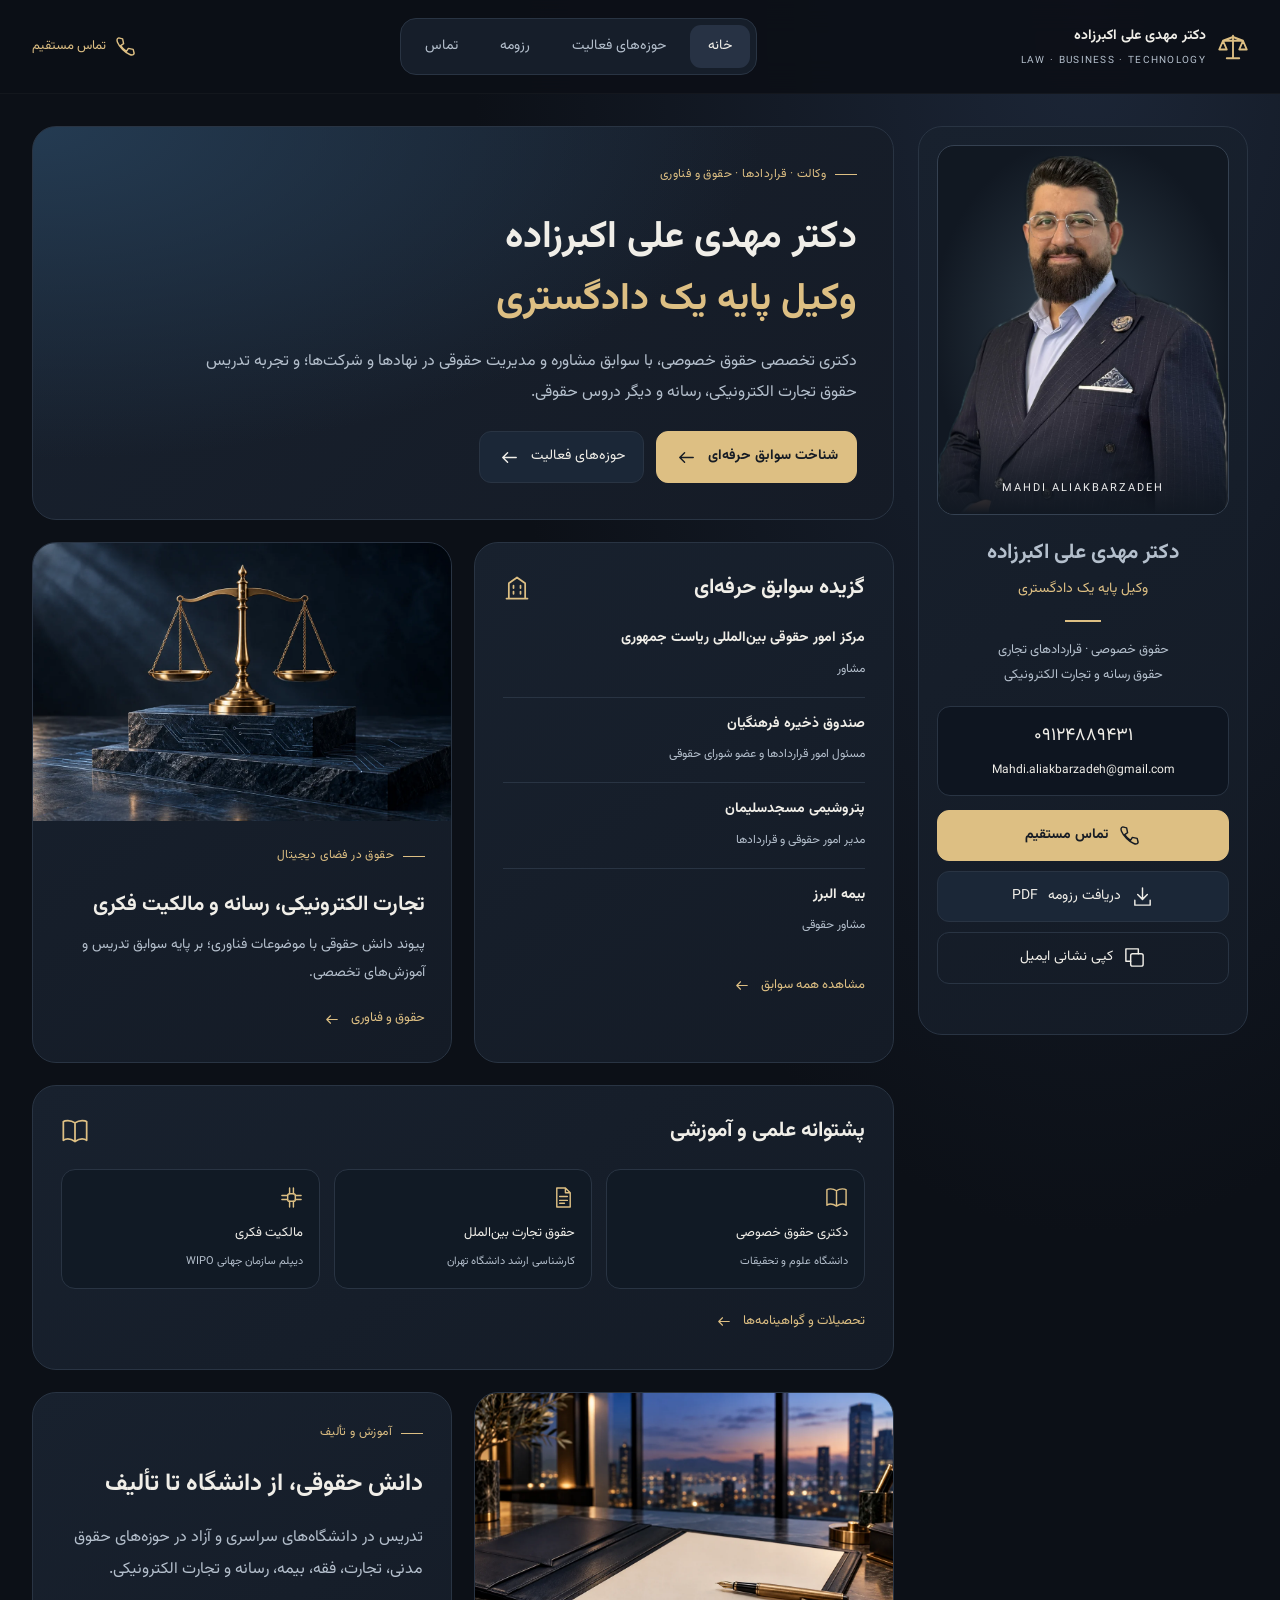
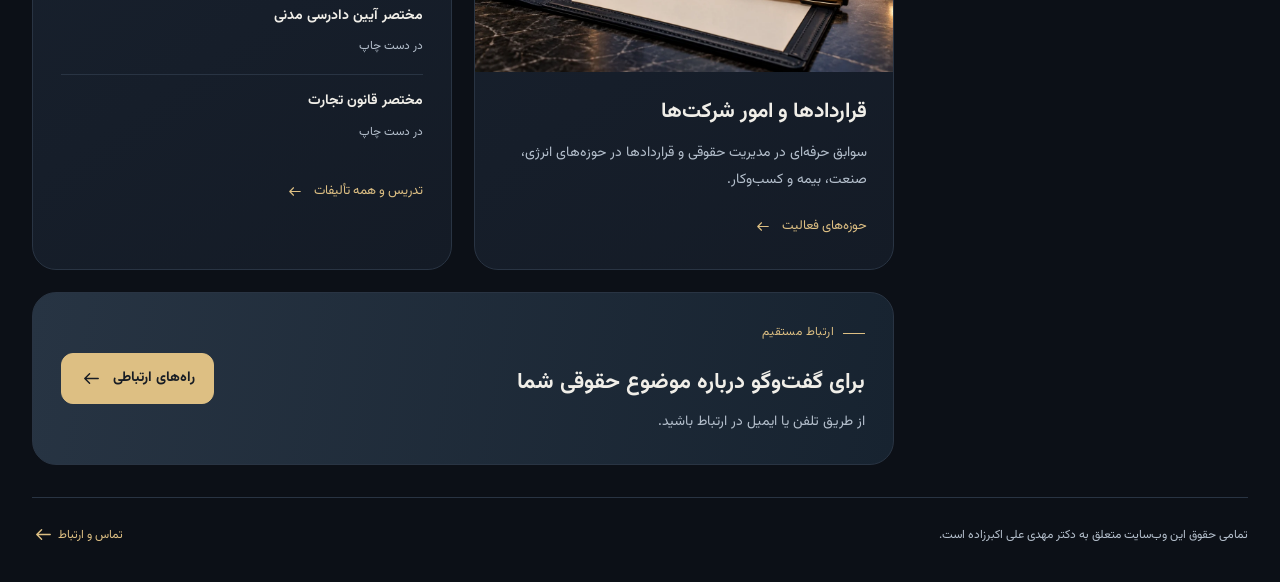
==== commit 27b2fb76: "v2.0.1" ====
--- a/index.html
+++ b/index.html
@@ -1,3214 +1,14 @@
-<!doctype html>
-<html lang="fa">
-  <head>
-    <meta charset="utf-8" />
-    <meta content="IE=edge" http-equiv="X-UA-Compatible" />
-    <meta content="width=device-width, initial-scale=1.0" name="viewport" />
-    <meta content="Virtuo is a modern personal portfolio template for designers, developers, content writer, cleaner, programmer, fashion designer, model, Influencer and freelancers. Fully responsive, SEO-friendly, Bootstrap and easy to customize." name="description"/>
-    <link href="assets/images/favicon.svg" rel="shortcut icon" type="image/x-icon"/>
-    <title>دکتر مهدی علی اکبرزاده</title>
-    <!-- Bootstrap min css -->
-    <link href="assets/css/vendor/fontawesome.rtl.css" rel="stylesheet" />
-    <link href="assets/css/plugins/swiper.css" rel="stylesheet" />
-    <link href="assets/css/plugins/odometer.rtl.css" rel="stylesheet" />
-    <link href="assets/css/vendor/animate.min.css" rel="stylesheet" />
-    <link href="assets/css/vendor/bootstrap.min.rtl.css" rel="stylesheet" />
-    <!-- custom css -->
-    <link href="assets/css/style.rtl.css" rel="stylesheet" />
-  </head>
-  <body>
-    <div id="tmp-page-content-bento">
-      <header class="header-area-bentogrid">
-        <nav class="navbar">
-          <div class="container">
-            <div class="menu-container tmponhover single-animation active">
-              <div class="navbar-main d-flex flex-grow-1">
-                <div class="logo inner-logo d-block d-xl-none">
-                  <a class="navbar-brand me-0" href="index.html">
-                    <svg fill="none" height="24" viewbox="0 0 24 24" width="24" xmlns="http://www.w3.org/2000/svg">
-                      <path
-                        class="logo-icon"
-                        d="M0 1.5C0 1.10218 0.158035 0.720644 0.43934 0.43934C0.720644 0.158035 1.10218 0 1.5 0L9 0C9.39782 0 9.77936 0.158035 10.0607 0.43934C10.342 0.720644 10.5 1.10218 10.5 1.5V22.5C10.5 22.8978 10.342 23.2794 10.0607 23.5607C9.77936 23.842 9.39782 24 9 24H1.5C1.10218 24 0.720644 23.842 0.43934 23.5607C0.158035 23.2794 0 22.8978 0 22.5V1.5ZM13.5 1.5C13.5 1.10218 13.658 0.720644 13.9393 0.43934C14.2206 0.158035 14.6022 0 15 0L22.5 0C22.8978 0 23.2794 0.158035 23.5607 0.43934C23.842 0.720644 24 1.10218 24 1.5V9C24 9.39782 23.842 9.77936 23.5607 10.0607C23.2794 10.342 22.8978 10.5 22.5 10.5H15C14.6022 10.5 14.2206 10.342 13.9393 10.0607C13.658 9.77936 13.5 9.39782 13.5 9V1.5ZM13.5 15C13.5 14.6022 13.658 14.2206 13.9393 13.9393C14.2206 13.658 14.6022 13.5 15 13.5H22.5C22.8978 13.5 23.2794 13.658 23.5607 13.9393C23.842 14.2206 24 14.6022 24 15V22.5C24 22.8978 23.842 23.2794 23.5607 23.5607C23.2794 23.842 22.8978 24 22.5 24H15C14.6022 24 14.2206 23.842 13.9393 23.5607C13.658 23.2794 13.5 22.8978 13.5 22.5V15Z"
-                      ></path>
-                    </svg>
-                  </a>
-                </div>
-                <ul class="navbar-info m-auto border-none nav nav-tabs" id="myTab" role="tablist">
-                  <li class="nav-item nav-item">
-                    <a aria-controls="home" aria-selected="true" class="nav-link nav-link active" data-bs-target="#home" data-bs-toggle="tab" href="index-13.html#" id="home-tab" role="tab">
-                      <i class="fa-light fa-house-chimney nav-icon"></i>
-                      <span>خانه</span>
-                    </a>
-                  </li>
-                  <li class="nav-item nav-item">
-                    <a aria-controls="service" aria-selected="false" class="nav-link nav-link" data-bs-target="#service" data-bs-toggle="tab" href="index-13.html#" id="service-tab" role="tab">
-                      <i class="fa-regular fa-layer-group nav-icon"></i>خدمات</a>
-                  </li>
-                  <li class="nav-item nav-item">
-                    <a aria-controls="contactme" aria-selected="false" class="nav-link" data-bs-target="#contactme" data-bs-toggle="tab" href="index-13.html#" id="contactme-tab" role="tab">
-                      <i class="fa-regular fa-envelope nav-icon"></i>تماس</a>
-                  </li>
-                </ul>
-              </div>
-              <div class="tmp-light light-center-center"></div>
-            </div>
-          </div>
-        </nav>
-      </header>
-      <div class="main-page-content">
-        <div class="tab-content" id="myTabContent">
-          <div class="main-demo-front">
-            <div class="container">
-              <div class="row">
-                <div class="col-xl-4">
-                  <div class="tmp-profile-card with-sticky profile-picture-area mt--20 paralax-image tmponhover single-animation animation-order-1 active" style="height: 96%">
-                    <div class="tmp-card-body">
-                      <div class="image text-center">
-                        <img alt="profile" src="assets/images/banner/01.png" />
-                      </div>
-                      <div class="text mt--20">
-                        <h3 class="card-title">دکتر مهدی علی اکبرزاده</h3>
-                        <p>وکیل پایه یک دادگستری</p>
-                        <div class="info-box">
-                          <span class="phone">تلفن:<a href="tel:09124889431">989124889431</a></span>
-                          <span class="mail">ایمیل:<a href="mailto:mahdi.aliakbarzadeh@gmail.com">mahdi.aliakbarzadeh@gmail.com</a></span>
-                        </div>
-                        <div class="common-button-groups">
-                          <a class="tmp-btn hover-icon-reverse btn-border tmp-modern-button download-icon w-100 btn-md" href="javascript:void(0)">
-                            <div class="icon-reverse-wrapper">
-                              <span class="btn-text">یک تماس رزرو کنید</span>
-                              <div class="btn-hack"></div>
-                              <img alt="" class="btn-bg" src="assets/images/button/btg-bg.svg"/>
-                              <img alt="" class="btn-bg-hover" src="assets/images/button/btg-bg-2.svg"/>
-                              <svg class="btn-icon" fill="none" height="21" viewbox="0 0 25 24" width="21" xmlns="http://www.w3.org/2000/svg">
-                                <path
-                                  d="M5.5 4H9.5L11.5 9L9 10.5C10.071 12.6715 11.8285 14.429 14 15.5L15.5 13L20.5 15V19C20.5 19.5304 20.2893 20.0391 19.9142 20.4142C19.5391 20.7893 19.0304 21 18.5 21C14.5993 20.763 10.9202 19.1065 8.15683 16.3432C5.3935 13.5798 3.73705 9.90074 3.5 6C3.5 5.46957 3.71071 4.96086 4.08579 4.58579C4.46086 4.21071 4.96957 4 5.5 4Z"
-                                  stroke="white"
-                                  stroke-linecap="round"
-                                  stroke-linejoin="round"
-                                  stroke-width="1.5"
-                                ></path>
-                                <path
-                                  d="M15.5 7C16.0304 7 16.5391 7.21071 16.9142 7.58579C17.2893 7.96086 17.5 8.46957 17.5 9"
-                                  stroke="white"
-                                  stroke-linecap="round"
-                                  stroke-linejoin="round"
-                                  stroke-width="1.5"
-                                ></path>
-                                <path
-                                  d="M15.5 3C17.0913 3 18.6174 3.63214 19.7426 4.75736C20.8679 5.88258 21.5 7.4087 21.5 9"
-                                  stroke="white"
-                                  stroke-linecap="round"
-                                  stroke-linejoin="round"
-                                  stroke-width="1.5"
-                                ></path>
-                              </svg>
-                              <svg
-                                class="btn-icon"
-                                fill="none"
-                                height="21"
-                                viewbox="0 0 25 24"
-                                width="21"
-                                xmlns="http://www.w3.org/2000/svg"
-                              >
-                                <path
-                                  d="M5.5 4H9.5L11.5 9L9 10.5C10.071 12.6715 11.8285 14.429 14 15.5L15.5 13L20.5 15V19C20.5 19.5304 20.2893 20.0391 19.9142 20.4142C19.5391 20.7893 19.0304 21 18.5 21C14.5993 20.763 10.9202 19.1065 8.15683 16.3432C5.3935 13.5798 3.73705 9.90074 3.5 6C3.5 5.46957 3.71071 4.96086 4.08579 4.58579C4.46086 4.21071 4.96957 4 5.5 4Z"
-                                  stroke="white"
-                                  stroke-linecap="round"
-                                  stroke-linejoin="round"
-                                  stroke-width="1.5"
-                                ></path>
-                                <path
-                                  d="M15.5 7C16.0304 7 16.5391 7.21071 16.9142 7.58579C17.2893 7.96086 17.5 8.46957 17.5 9"
-                                  stroke="white"
-                                  stroke-linecap="round"
-                                  stroke-linejoin="round"
-                                  stroke-width="1.5"
-                                ></path>
-                                <path
-                                  d="M15.5 3C17.0913 3 18.6174 3.63214 19.7426 4.75736C20.8679 5.88258 21.5 7.4087 21.5 9"
-                                  stroke="white"
-                                  stroke-linecap="round"
-                                  stroke-linejoin="round"
-                                  stroke-width="1.5"
-                                ></path>
-                              </svg>
-                            </div>
-                          </a>
-                          <a
-                            class="tmp-btn hover-icon-reverse btn-border tmp-modern-button download-icon w-100 btn-md btn-copy"
-                            data-clipboard-text="example@example.com"
-                            href="javascript:void(0)"
-                          >
-                            <div class="icon-reverse-wrapper">
-                              <span class="btn-text">کپی کردن ایمیل</span>
-                              <div class="btn-hack"></div>
-                              <img
-                                alt=""
-                                class="btn-bg"
-                                src="assets/images/button/btg-bg.svg"
-                              />
-                              <img
-                                alt=""
-                                class="btn-bg-hover"
-                                src="assets/images/button/btg-bg-2.svg"
-                              />
-                              <svg
-                                class="btn-icon"
-                                fill="none"
-                                height="21"
-                                style="stroke: #fff"
-                                viewbox="0 0 24 24"
-                                width="21"
-                                xmlns="http://www.w3.org/2000/svg"
-                              >
-                                <path
-                                  d="M8 10C8 9.46957 8.21071 8.96086 8.58579 8.58579C8.96086 8.21071 9.46957 8 10 8H18C18.5304 8 19.0391 8.21071 19.4142 8.58579C19.7893 8.96086 20 9.46957 20 10V18C20 18.5304 19.7893 19.0391 19.4142 19.4142C19.0391 19.7893 18.5304 20 18 20H10C9.46957 20 8.96086 19.7893 8.58579 19.4142C8.21071 19.0391 8 18.5304 8 18V10Z"
-                                  stroke-linecap="round"
-                                  stroke-linejoin="round"
-                                  stroke-width="1.5"
-                                ></path>
-                                <path
-                                  d="M16 8V6C16 5.46957 15.7893 4.96086 15.4142 4.58579C15.0391 4.21071 14.5304 4 14 4H6C5.46957 4 4.96086 4.21071 4.58579 4.58579C4.21071 4.96086 4 5.46957 4 6V14C4 14.5304 4.21071 15.0391 4.58579 15.4142C4.96086 15.7893 5.46957 16 6 16H8"
-                                  stroke-linecap="round"
-                                  stroke-linejoin="round"
-                                  stroke-width="1.5"
-                                ></path>
-                              </svg>
-                              <svg
-                                class="btn-icon"
-                                fill="none"
-                                height="21"
-                                style="stroke: #fff"
-                                viewbox="0 0 24 24"
-                                width="21"
-                                xmlns="http://www.w3.org/2000/svg"
-                              >
-                                <path
-                                  d="M8 10C8 9.46957 8.21071 8.96086 8.58579 8.58579C8.96086 8.21071 9.46957 8 10 8H18C18.5304 8 19.0391 8.21071 19.4142 8.58579C19.7893 8.96086 20 9.46957 20 10V18C20 18.5304 19.7893 19.0391 19.4142 19.4142C19.0391 19.7893 18.5304 20 18 20H10C9.46957 20 8.96086 19.7893 8.58579 19.4142C8.21071 19.0391 8 18.5304 8 18V10Z"
-                                  stroke-linecap="round"
-                                  stroke-linejoin="round"
-                                  stroke-width="1.5"
-                                ></path>
-                                <path
-                                  d="M16 8V6C16 5.46957 15.7893 4.96086 15.4142 4.58579C15.0391 4.21071 14.5304 4 14 4H6C5.46957 4 4.96086 4.21071 4.58579 4.58579C4.21071 4.96086 4 5.46957 4 6V14C4 14.5304 4.21071 15.0391 4.58579 15.4142C4.96086 15.7893 5.46957 16 6 16H8"
-                                  stroke-linecap="round"
-                                  stroke-linejoin="round"
-                                  stroke-width="1.5"
-                                ></path>
-                              </svg>
-                            </div>
-                          </a>
-                        </div>
-                        <div class="social-media-icon">
-                          <div class="social-area mt--30">
-                            <div class="social-link justify-content-center">
-                              <a href="index-13.html#"><i class="fa-brands fa-instagram"></i></a>
-                              <a href="index-13.html#"><i class="fa-brands fa-linkedin-in"></i></a>
-                              <a href="index-13.html#"><i class="fa-brands fa-twitter"></i></a>
-                              <a href="index-13.html#"><i class="fa-brands fa-facebook-f"></i></a>
-                            </div>
-                          </div>
-                        </div>
-                      </div>
-                    </div>
-                    <div class="tmp-light light-center"></div>
-                  </div>
-                </div>
-                <div class="col-xl-8 tab-content">
-                  <div aria-labelledby="home-tab" class="tab-pane fade show active" id="home" role="tabpanel">
-                    <div class="row g-4">
-                      <div class="col-lg-6">
-                        <div class="tmp-profile-card paralax-image tmponhover text-marque-banner-top-brnto mt--20 single-animation">
-                          <div class="tmp-card-body work-experiance-card">
-                            <h3 class="card-title">تجربه کار</h3>
-                            <div class="work-experiance-main">
-                              <ul class="work-experiance-slider list-unstyled">
-                                <li>
-                                  <div class="desc">
-                                    <div class="text">
-                                      <h4 class="title">ریاست جمهوری</h4>
-                                      <h6 class="subtitle">مشاور مرکز امور حقوقی بین المللی ریاست جموری</h6>
-                                    </div>
-                                  </div>
-                                </li>
-                                <li>
-                                  <div class="desc">
-                                    <div class="text">
-                                      <h4 class="title">صندوق ذخیره فرهنگیان</h4>
-                                      <h6 class="subtitle">عضو شورای حقوقی صندوق ذخیره فرهنگیان</h6>
-                                    </div>
-                                  </div>
-                                </li>
-                                <li>
-                                  <div class="desc">
-                                    <div class="text">
-                                      <h4 class="title">پتروشیمی مسجد سلیمان</h4>
-                                      <h6 class="subtitle">مدیر امور حقوقی و قرارداد های شرکت پتروشیمی مسجد سلیمان</h6>
-                                    </div>
-                                  </div>
-                                </li>
-                                <li>
-                                  <div class="desc">
-                                    <div class="text">
-                                      <h4 class="title">گلوبال پترو تک کیش</h4>
-                                      <h6 class="subtitle">مشاور حقوقی هلدینگ حفاری گلوبال پترو تک کیش</h6>
-                                    </div>
-                                  </div>
-                                </li>
-                                <li>
-                                  <div class="desc">
-                                    <div class="text">
-                                      <h4 class="title">انرژی گستر نپتا</h4>
-                                      <h6 class="subtitle">مدیر امور حقوقی و قراردادهای شرکت نفتی انرژی گستر نپتا</h6>
-                                    </div>
-                                  </div>
-                                </li>
-                                <li>
-                                  <div class="desc">
-                                    <div class="text">
-                                      <h4 class="title">قوه قضاییه</h4>
-                                      <h6 class="subtitle">وکیل دادگستری و عضو مرکز وکلا، کارشناس رسمی و مشاور خانواده قوه قضاییه</h6>
-                                    </div>
-                                  </div>
-                                </li>
-                                <li>
-                                  <div class="desc">
-                                    <div class="text">
-                                      <h4 class="title">بیمه البرز</h4>
-                                      <h6 class="subtitle">مشاور حقوقی شرکت بیمه البرز</h6>
-                                    </div>
-                                  </div>
-                                </li>
-                                <li>
-                                  <div class="desc">
-                                    <div class="text">
-                                      <h4 class="title">تسنیم نوش</h4>
-                                      <h6 class="subtitle">عضو هیأت مدیره شرکت تولید فراورده های نوشیدنی تسنیم نوش</h6>
-                                    </div>
-                                  </div>
-                                </li>
-                                <li>
-                                  <div class="desc">
-                                    <div class="text">
-                                      <h4 class="title">گروه بهمنی</h4>
-                                      <h6 class="subtitle">مشاور حقوقی شرکت بین المللی بهمنی امارات متحده عربی</h6>
-                                    </div>
-                                  </div>
-                                </li>
-                                <li>
-                                  <div class="desc">
-                                    <div class="text">
-                                      <h4 class="title">کانون قراداد نویسان ایران</h4>
-                                      <h6 class="subtitle">عضو کانون قرارداد نویسان ایران</h6>
-                                    </div>
-                                  </div>
-                                </li>
-                                <li>
-                                  <div class="desc">
-                                    <div class="text">
-                                      <h4 class="title">کشت و صنعت فردوس</h4>
-                                      <h6 class="subtitle">مشاور حقوقی هلدینگ کشت و صنعت فردوس</h6>
-                                    </div>
-                                  </div>
-                                </li>
-                              </ul>
-                              <ul class="work-experiance-slider list-unstyled">
-                                <li>
-                                  <div class="date">
-                                    <p>۱۴۰۰–۱۴۰۳</p>
-                                  </div>
-                                  <div class="info">
-                                    <div class="icon">
-                                      <img
-                                        alt="adobe"
-                                        src="assets/images/icons/adobe.svg"
-                                      />
-                                    </div>
-                                    <div class="text">
-                                      <h4 class="title">آدوبی</h4>
-                                      <h6 class="subtitle">طراح ارشد UI UX</h6>
-                                    </div>
-                                  </div>
-                                </li>
-                                <li>
-                                  <div class="date">
-                                    <p>۱۴۰۰–۱۴۰۳</p>
-                                  </div>
-                                  <div class="info">
-                                    <div class="icon">
-                                      <img
-                                        alt="google"
-                                        src="assets/images/icons/google.svg"
-                                      />
-                                    </div>
-                                    <div class="text">
-                                      <h4 class="title">شرکت Google</h4>
-                                      <h6 class="subtitle">طراح ارشد</h6>
-                                    </div>
-                                  </div>
-                                </li>
-                                <li>
-                                  <div class="date">
-                                    <p>۱۴۰۰–۱۴۰۳</p>
-                                  </div>
-                                  <div class="info">
-                                    <div class="icon">
-                                      <img
-                                        alt="meta"
-                                        src="assets/images/icons/meta.svg"
-                                      />
-                                    </div>
-                                    <div class="text">
-                                      <h4 class="title">شرکت متا</h4>
-                                      <h6 class="subtitle">طراح محصول</h6>
-                                    </div>
-                                  </div>
-                                </li>
-                                <li>
-                                  <div class="date">
-                                    <p>۱۴۰۰–۱۴۰۳</p>
-                                  </div>
-                                  <div class="info">
-                                    <div class="icon">
-                                      <img
-                                        alt="adobe"
-                                        src="assets/images/icons/adobe.svg"
-                                      />
-                                    </div>
-                                    <div class="text">
-                                      <h4 class="title">آدوبی</h4>
-                                      <h6 class="subtitle">طراح ارشد UI UX</h6>
-                                    </div>
-                                  </div>
-                                </li>
-                              </ul>
-                            </div>
-                          </div>
-                          <div class="tmp-light light-center"></div>
-                        </div>
-                      </div>
-                      <div class="col-lg-6">
-                        <div class="tmp-profile-card paralax-image tmponhover text-marque-banner-top-brnto mt--20 single-animation">
-                          <div class="tmp-card-body expertise-card">
-                            <h3 class="card-title">حوزه متخصص من</h3>
-                            <div class="expertise-main">
-                              <div class="row g-3 mt--0">
-                                <div class="col-xl-4 col-md-4 col-sm-6 col-6">
-                                  <div class="expertise-item">
-                                    <div class="image text-center">
-                                      <img
-                                        alt="figma"
-                                        src="assets/images/icons/figma.svg"
-                                      />
-                                    </div>
-                                    <div class="text">
-                                      <h4 class="title">فیگما</h4>
-                                    </div>
-                                  </div>
-                                </div>
-                                <div class="col-xl-4 col-md-4 col-sm-6 col-6">
-                                  <div class="expertise-item">
-                                    <div class="image text-center">
-                                      <img
-                                        alt="notion"
-                                        src="assets/images/icons/notion.svg"
-                                      />
-                                    </div>
-                                    <div class="text">
-                                      <h4 class="title">مفهوم</h4>
-                                    </div>
-                                  </div>
-                                </div>
-                                <div class="col-xl-4 col-md-4 col-sm-6 col-6">
-                                  <div class="expertise-item">
-                                    <div class="image text-center">
-                                      <img
-                                        alt="micro"
-                                        src="assets/images/icons/mico.svg"
-                                      />
-                                    </div>
-                                    <div class="text">
-                                      <h4 class="title">مروارید</h4>
-                                    </div>
-                                  </div>
-                                </div>
-                                <div
-                                  class="col-xl-4 col-md-4 col-sm-6 col-6 mt--0"
-                                >
-                                  <div class="expertise-item">
-                                    <div class="image text-center">
-                                      <img
-                                        alt="framer"
-                                        src="assets/images/icons/framer.svg"
-                                      />
-                                    </div>
-                                    <div class="text">
-                                      <h4 class="title">قاب</h4>
-                                    </div>
-                                  </div>
-                                </div>
-                                <div
-                                  class="col-xl-4 col-md-4 col-sm-6 col-6 mt--0"
-                                >
-                                  <div class="expertise-item">
-                                    <div class="image text-center">
-                                      <img
-                                        alt="webflow"
-                                        src="assets/images/icons/webflow.svg"
-                                      />
-                                    </div>
-                                    <div class="text">
-                                      <h4 class="title">جریان وب</h4>
-                                    </div>
-                                  </div>
-                                </div>
-                                <div
-                                  class="col-xl-4 col-md-4 col-sm-6 col-6 mt--0"
-                                >
-                                  <div class="expertise-item">
-                                    <div class="image text-center">
-                                      <img
-                                        alt="zeplin"
-                                        src="assets/images/icons/zeplin.svg"
-                                      />
-                                    </div>
-                                    <div class="text">
-                                      <h4 class="title">زپلین</h4>
-                                    </div>
-                                  </div>
-                                </div>
-                              </div>
-                            </div>
-                          </div>
-                          <div class="tmp-light light-bottom-left"></div>
-                        </div>
-                      </div>
-                      <div class="col-lg-12">
-                        <div class="row">
-                          <div class="col-lg-12">
-                            <div class="portfolio-bentogrid-area-swiper">
-                              <div class="swiper mySwiper-bentogrid">
-                                <div class="swiper-wrapper">
-                                  <div class="swiper-slide">
-                                    <div
-                                      class="tmp-portfolio-single-card in-bentogrid tmponhover"
-                                      data-bs-target="#exampleModalCenter"
-                                      data-bs-toggle="modal"
-                                    >
-                                      <div class="inner">
-                                        <div class="thumbnail">
-                                          <a href="javascript:void(0)">
-                                            <img
-                                              alt="Personal Portfolio Images"
-                                              src="assets/images/portfolio/portfolio-01.jpg"
-                                            />
-                                          </a>
-                                        </div>
-                                      </div>
-                                      <div class="tmp-light light-left"></div>
-                                    </div>
-                                  </div>
-                                  <div class="swiper-slide">
-                                    <div
-                                      class="tmp-portfolio-single-card in-bentogrid tmponhover"
-                                      data-bs-target="#exampleModalCenter"
-                                      data-bs-toggle="modal"
-                                    >
-                                      <div class="inner">
-                                        <div class="thumbnail">
-                                          <a href="javascript:void(0)">
-                                            <img
-                                              alt="Personal Portfolio Images"
-                                              src="assets/images/portfolio/portfolio-02.jpg"
-                                            />
-                                          </a>
-                                        </div>
-                                      </div>
-                                      <div class="tmp-light light-left"></div>
-                                    </div>
-                                  </div>
-                                  <div class="swiper-slide">
-                                    <div
-                                      class="tmp-portfolio-single-card in-bentogrid tmponhover"
-                                      data-bs-target="#exampleModalCenter"
-                                      data-bs-toggle="modal"
-                                    >
-                                      <div class="inner">
-                                        <div class="thumbnail">
-                                          <a href="javascript:void(0)">
-                                            <img
-                                              alt="Personal Portfolio Images"
-                                              src="assets/images/portfolio/portfolio-03.jpg"
-                                            />
-                                          </a>
-                                        </div>
-                                      </div>
-                                      <div class="tmp-light light-left"></div>
-                                    </div>
-                                  </div>
-                                  <div class="swiper-slide">
-                                    <div
-                                      class="tmp-portfolio-single-card in-bentogrid tmponhover"
-                                      data-bs-target="#exampleModalCenter"
-                                      data-bs-toggle="modal"
-                                    >
-                                      <div class="inner">
-                                        <div class="thumbnail">
-                                          <a href="javascript:void(0)">
-                                            <img
-                                              alt="Personal Portfolio Images"
-                                              src="assets/images/portfolio/portfolio-04.jpg"
-                                            />
-                                          </a>
-                                        </div>
-                                      </div>
-                                      <div class="tmp-light light-left"></div>
-                                    </div>
-                                  </div>
-                                </div>
-                                <div class="swiper-button-next">
-                                  <i class="fa-light fa-chevron-right"></i>
-                                </div>
-                                <div class="swiper-button-prev">
-                                  <i class="fa-light fa-chevron-left"></i>
-                                </div>
-                              </div>
-                            </div>
-                          </div>
-                        </div>
-                      </div>
-                    </div>
-                  </div>
-                  <div
-                    aria-labelledby="profile-tab"
-                    class="tab-pane fade pl--30 pl_md--10 pl_sm--10"
-                    id="profile"
-                    role="tabpanel"
-                  >
-                    <div
-                      class="personal-portfolio-right-inner-wrapper mt--50 about-tab in-bentogrid"
-                    >
-                      <div
-                        class="banner-personal-portfolio tmponhover paralax-image tmp-card-body with-bento-about-banner tmp-profile-card position-relative mb--30 pb--50 pt_md--0 pt_sm--0"
-                      >
-                        <div class="section-header">
-                          <h4 class="subtitle theme-gradient">
-                            <i class="fa-regular fa-house"></i>معرفی کردن
-                          </h4>
-                          <h1 class="">
-                            سلام از<strong
-                              ><span class="theme-gradient"
-                                >جان دو</span
-                              ></strong
-                            >با<br />بوها<strong
-                              ><span class="theme-gradient"
-                                >طراح فریمر</span
-                              ></strong
-                            >بشر
-                          </h1>
-                          <p class="">
-                            من چیزهای زیبا و ساده ای را طراحی و کد می کنم و کاری
-                            را که انجام می دهم دوست دارم. فقط دانلود کنید! من
-                            چیزهای زیبا و ساده ای را طراحی و کد می کنم و کاری را
-                            که انجام می دهم دوست دارم. فقط دانلود کنید! من به
-                            زیبایی طراحی و کد می کنم.
-                          </p>
-                        </div>
-                        <div class="tmp-light light-left"></div>
-                        <div
-                          class="separator-animated-border border-top-footer animated-true"
-                          style="width: 100%"
-                        ></div>
-                        <div
-                          class="separator-animated-border animated-true"
-                          style="width: 100%"
-                        ></div>
-                      </div>
-                      <div class="counterup-area-personal pb--80">
-                        <div class="row g-5 animation-action-1">
-                          <div
-                            class="col-lg-4 col-md-6 col-sm-6 col-12 paralax-image"
-                          >
-                            <div
-                              class="count-box counter-style-2 border-style small-radious text-center"
-                            >
-                              <div
-                                class="counter-main-wrapper-card single-animation tmponhover active"
-                              >
-                                <h3 class="count-number">
-                                  <span class="odometer" data-count="320"
-                                    >00</span
-                                  >هزار
-                                </h3>
-                                <div class="tmp-light light-center"></div>
-                              </div>
-                              <h5 class="title">مشتری های مبارک</h5>
-                            </div>
-                          </div>
-                          <div
-                            class="col-lg-4 col-md-6 col-sm-6 col-12 paralax-image"
-                          >
-                            <div
-                              class="count-box counter-style-2 border-style small-radious text-center"
-                            >
-                              <div
-                                class="counter-main-wrapper-card single-animation tmponhover"
-                              >
-                                <h3 class="count-number">
-                                  <span class="odometer" data-count="255"
-                                    >00</span
-                                  >هزار
-                                </h3>
-                                <div class="tmp-light light-center"></div>
-                              </div>
-                              <h5 class="title">کارمندان</h5>
-                            </div>
-                          </div>
-                          <div
-                            class="col-lg-4 col-md-6 col-sm-6 col-12 paralax-image"
-                          >
-                            <div
-                              class="count-box counter-style-2 border-style small-radious text-center"
-                            >
-                              <div
-                                class="counter-main-wrapper-card single-animation tmponhover"
-                              >
-                                <h3 class="count-number">
-                                  با
-                                  <span class="odometer" data-count="120"
-                                    >00</span
-                                  >
-                                </h3>
-                                <div class="tmp-light light-center"></div>
-                              </div>
-                              <h5 class="title">کار در حال اجرا</h5>
-                            </div>
-                          </div>
-                        </div>
-                      </div>
-                      <div
-                        class="banner-personal-portfolio signle-section pb--80"
-                      >
-                        <div class="section-header pb--50">
-                          <h4 class="subtitle">
-                            <i class="fa-regular fa-user"></i>درباره من
-                          </h4>
-                          <h2 class="title">
-                            هر طراحی عالی با<br />یک شروع بهتر
-                            <span>آغاز میشود</span>
-                          </h2>
-                          <!-- <p class="about-desc">Since beginning my journey as a freelance designer nearly 8 years ago, I've done remote work for agencies, consulted for startups, and collaborated with talented people to create digital products for both.</p> -->
-                        </div>
-                        <div class="single-progress large-size no-radius">
-                          <h6 class="title">توسعه وب</h6>
-                          <div class="progress">
-                            <div
-                              aria-valuemax="100"
-                              aria-valuemin="0"
-                              aria-valuenow="90"
-                              class="progress-bar wow fadeInLeft"
-                              data-wow-delay=".3s"
-                              data-wow-duration="0.5s"
-                              role="progressbar"
-                              style="width: 90%"
-                            ></div>
-                            <span class="progress-number">90 ٪</span>
-                          </div>
-                        </div>
-                        <div class="single-progress large-size no-radius">
-                          <h6 class="title">طراحی فتوشاپ</h6>
-                          <div class="progress">
-                            <div
-                              aria-valuemax="100"
-                              aria-valuemin="0"
-                              aria-valuenow="75"
-                              class="progress-bar wow fadeInLeft"
-                              data-wow-delay=".3s"
-                              data-wow-duration="0.5s"
-                              role="progressbar"
-                              style="width: 75%"
-                            ></div>
-                            <span class="progress-number">75 ٪</span>
-                          </div>
-                        </div>
-                        <div class="single-progress large-size no-radius">
-                          <h6 class="title">توسعه برنامه</h6>
-                          <div class="progress">
-                            <div
-                              aria-valuemax="100"
-                              aria-valuemin="0"
-                              aria-valuenow="95"
-                              class="progress-bar wow fadeInLeft"
-                              data-wow-delay=".3s"
-                              data-wow-duration="0.5s"
-                              role="progressbar"
-                              style="width: 95%"
-                            ></div>
-                            <span class="progress-number">95 ٪</span>
-                          </div>
-                        </div>
-                        <div class="single-progress large-size no-radius">
-                          <h6 class="title">توسعه کاربرد</h6>
-                          <div class="progress">
-                            <div
-                              aria-valuemax="100"
-                              aria-valuemin="0"
-                              aria-valuenow="45"
-                              class="progress-bar wow fadeInLeft"
-                              role="progressbar"
-                              style="width: 45%"
-                            ></div>
-                            <span class="progress-number">45 ٪</span>
-                          </div>
-                        </div>
-                      </div>
-                      <div
-                        class="pb--80 banner-personal-portfolio experience-style-list signle-section"
-                      >
-                        <div class="section-header pb--20">
-                          <h4 class="subtitle wow move-right">
-                            <i class="fa-regular fa-user"></i>رزومه من
-                          </h4>
-                          <h2 class="title">آموزش و <span>تجربه</span></h2>
-                        </div>
-                        <div class="content">
-                          <div class="experience-list animation-action-2">
-                            <!-- Start Single List  -->
-                            <div
-                              class="resume-single-list bg-card single-animation tmponhover active mt--0"
-                            >
-                              <div class="inner">
-                                <div class="heading">
-                                  <div class="title">
-                                    <h4>نمونه کارها شخصی احمق های آوریل</h4>
-                                    <span>دانشگاه DVI (۱۳۷۶ - ۱۳۸۰)</span>
-                                  </div>
-                                  <div class="date-of-time">
-                                    <span>4.30/5</span>
-                                  </div>
-                                </div>
-                                <p class="description">
-                                  آموزش باید بسیار باشد تعاملی UT tincidunt est
-                                  ac dolor aliquam sodales. Phasellus Sed Mauris
-                                  Hendrerit ، Laoreet SEM In ، Lobortis موریس
-                                  هندریت آنت.
-                                </p>
-                              </div>
-                              <div class="tmp-light light-left"></div>
-                            </div>
-                            <!-- End Single List  -->
-                            <!-- Start Single List  -->
-                            <div
-                              class="resume-single-list bg-card single-animation tmponhover"
-                            >
-                              <div class="inner">
-                                <div class="heading">
-                                  <div class="title">
-                                    <h4>نمونه ای از نمونه کارها شخصی</h4>
-                                    <span>دانشکده مطالعات (1379 - 1381)</span>
-                                  </div>
-                                  <div class="date-of-time">
-                                    <span>4.50/5</span>
-                                  </div>
-                                </div>
-                                <p class="description">
-                                  maecenas finibus nec sem ut ایمپردیت UT
-                                  tincidunt est ac dolor aliquam sodales.
-                                  Phasellus Sed Mauris Hendrerit ، Laoreet SEM
-                                  In ، Lobortis موریس هندریت آنت.
-                                </p>
-                              </div>
-                              <div class="tmp-light light-left"></div>
-                            </div>
-                            <!-- End Single List  -->
-                            <!-- Start Single List  -->
-                            <div
-                              class="resume-single-list bg-card single-animation tmponhover"
-                            >
-                              <div class="inner">
-                                <div class="heading">
-                                  <div class="title">
-                                    <h4>نکاتی برای نمونه کارها شخصی</h4>
-                                    <span>دانشگاه مطالعات (۱۳۷۶ - ۱۳۸۰)</span>
-                                  </div>
-                                  <div class="date-of-time">
-                                    <span>4.80/5</span>
-                                  </div>
-                                </div>
-                                <p class="description">
-                                  اگر می خواهید از یک گذرگاه استفاده کنید. UT
-                                  tincidunt est ac dolor aliquam sodales.
-                                  Phasellus Sed Mauris Hendrerit ، Laoreet SEM
-                                  In ، Lobortis موریس هندریت آنت.
-                                </p>
-                              </div>
-                              <div class="tmp-light light-left"></div>
-                            </div>
-                            <!-- End Single List  -->
-                          </div>
-                        </div>
-                      </div>
-                      <!-- Start Service__Style--1 Area  -->
-                      <div
-                        class="tmp-service-area pb--80 banner-personal-portfolio signle-section"
-                      >
-                        <div class="row">
-                          <div class="col-lg-12">
-                            <div class="section-header pb--20">
-                              <h4 class="subtitle wow move-right">
-                                <i class="fa-solid fa-layer-group"></i>مهارت من
-                              </h4>
-                              <h2 class="title">من<span>تخصص</span></h2>
-                            </div>
-                          </div>
-                        </div>
-                        <div
-                          class="row g-5 skills-wrapper text-center animation-action-4"
-                        >
-                          <div class="col-lg-3 col-md-4 col-sm-6 col-12">
-                            <div
-                              class="skill-style-border-card single-animation tmponhover active"
-                            >
-                              <div class="skill-inner">
-                                <img
-                                  alt="Figma"
-                                  src="assets/images/skill/figma.png"
-                                />
-                                <h3 class="count-number">
-                                  <span class="odometer" data-count="92"
-                                    >00</span
-                                  >٪
-                                </h3>
-                                <p class="name">فیگما</p>
-                              </div>
-                              <div class="tmp-light light-left"></div>
-                            </div>
-                          </div>
-                          <div class="col-lg-3 col-md-4 col-sm-6 col-12">
-                            <div
-                              class="skill-style-border-card single-animation tmponhover"
-                            >
-                              <div class="skill-inner">
-                                <img
-                                  alt="Framer"
-                                  src="assets/images/skill/framer.png"
-                                />
-                                <h3 class="count-number">
-                                  <span class="odometer" data-count="99"
-                                    >00</span
-                                  >٪
-                                </h3>
-                                <p class="name">قاب</p>
-                              </div>
-                              <div class="tmp-light light-left"></div>
-                            </div>
-                          </div>
-                          <div class="col-lg-3 col-md-4 col-sm-6 col-12">
-                            <div
-                              class="skill-style-border-card single-animation tmponhover"
-                            >
-                              <div class="skill-inner">
-                                <img
-                                  alt="Webflow"
-                                  src="assets/images/skill/webflow.png"
-                                />
-                                <h3 class="count-number">
-                                  <span class="odometer" data-count="95"
-                                    >00</span
-                                  >٪
-                                </h3>
-                                <p class="name">جریان وب</p>
-                              </div>
-                              <div class="tmp-light light-left"></div>
-                            </div>
-                          </div>
-                          <div class="col-lg-3 col-md-4 col-sm-6 col-12">
-                            <div
-                              class="skill-style-border-card single-animation tmponhover"
-                            >
-                              <div class="skill-inner">
-                                <img
-                                  alt="React"
-                                  src="assets/images/skill/react.png"
-                                />
-                                <h3 class="count-number">
-                                  <span class="odometer" data-count="88"
-                                    >00</span
-                                  >٪
-                                </h3>
-                                <p class="name">react</p>
-                              </div>
-                              <div class="tmp-light light-left"></div>
-                            </div>
-                          </div>
-                          <div class="col-lg-3 col-md-4 col-sm-6 col-12">
-                            <div
-                              class="skill-style-border-card single-animation tmponhover"
-                            >
-                              <div class="skill-inner">
-                                <img
-                                  alt="WordPress"
-                                  src="assets/images/skill/wordpress.png"
-                                />
-                                <h3 class="count-number">
-                                  <span class="odometer" data-count="85"
-                                    >00</span
-                                  >٪
-                                </h3>
-                                <p class="name">وردپرس</p>
-                              </div>
-                              <div class="tmp-light light-left"></div>
-                            </div>
-                          </div>
-                          <div class="col-lg-3 col-md-4 col-sm-6 col-12">
-                            <div
-                              class="skill-style-border-card single-animation tmponhover"
-                            >
-                              <div class="skill-inner">
-                                <img
-                                  alt="Laravel/PHP"
-                                  src="assets/images/skill/laravel.png"
-                                />
-                                <h3 class="count-number">
-                                  <span class="odometer" data-count="94"
-                                    >00</span
-                                  >٪
-                                </h3>
-                                <p class="name">LARAVEL/PHP</p>
-                              </div>
-                              <div class="tmp-light light-left"></div>
-                            </div>
-                          </div>
-                          <div class="col-lg-3 col-md-4 col-sm-6 col-12">
-                            <div
-                              class="skill-style-border-card single-animation tmponhover"
-                            >
-                              <div class="skill-inner">
-                                <img
-                                  alt="WordPress"
-                                  src="assets/images/skill/wordpress.png"
-                                />
-                                <h3 class="count-number">
-                                  <span class="odometer" data-count="85"
-                                    >00</span
-                                  >٪
-                                </h3>
-                                <p class="name">وردپرس</p>
-                              </div>
-                              <div class="tmp-light light-left"></div>
-                            </div>
-                          </div>
-                          <div class="col-lg-3 col-md-4 col-sm-6 col-12">
-                            <div
-                              class="skill-style-border-card single-animation tmponhover"
-                            >
-                              <div class="skill-inner">
-                                <img
-                                  alt="Laravel/PHP"
-                                  src="assets/images/skill/laravel.png"
-                                />
-                                <h3 class="count-number">
-                                  <span class="odometer" data-count="94"
-                                    >00</span
-                                  >٪
-                                </h3>
-                                <p class="name">LARAVEL/PHP</p>
-                              </div>
-                              <div class="tmp-light light-left"></div>
-                            </div>
-                          </div>
-                        </div>
-                      </div>
-                      <!-- End Service__Style--1 Area  -->
-                      <!-- Start Pricing--1 Area  -->
-                      <div
-                        class="tmp-service-area pb--80 banner-personal-portfolio signle-section"
-                      >
-                        <div class="row">
-                          <div class="col-lg-12">
-                            <div class="section-header pb--20">
-                              <h4 class="subtitle wow move-right">
-                                <i
-                                  class="fa-sharp fa-solid fa-circle-dollar"
-                                ></i
-                                >قیمت گذاری
-                              </h4>
-                              <h2 class="title">من<span>قیمت گذاری</span></h2>
-                            </div>
-                          </div>
-                        </div>
-                        <div class="pricing-table-items">
-                          <div class="row g-5 animation-action-6">
-                            <div class="col-md-6 paralax-image">
-                              <div
-                                class="pricing-table-col-2 tmponhover single-animation"
-                              >
-                                <div class="pricing-table-header">
-                                  <div
-                                    class="top d-flex justify-content-between align-items-start"
-                                  >
-                                    <h4>پایه</h4>
-                                    <p class="text-right">
-                                      آیا طراحی آماده ساخت؟<br />یا بودجه کوچک
-                                    </p>
-                                  </div>
-                                  <h3>59 تومان<span>/ ساعت</span></h3>
-                                </div>
-                                <ul class="feature-lists">
-                                  <li>به فریم سیم خود احتیاج دارید</li>
-                                  <li>طراحی با figma ، framer</li>
-                                  <li>
-                                    پیاده سازی با Webflow ، React ، WordPress ،
-                                    Laravel/PHP
-                                  </li>
-                                  <li>از راه دور/آنلاین</li>
-                                  <li>کار در روزهای کاری ، بدون آخر هفته.</li>
-                                  <li>پشتیبانی 6 ماهه</li>
-                                </ul>
-                                <a
-                                  class="tmp-btn btn-border tmp-modern-button"
-                                  href="index-13.html#"
-                                >
-                                  <div class="icon-reverse-wrapper">
-                                    <span class="btn-text"
-                                      >این بسته را انتخاب کنید</span
-                                    >
-                                    <div class="btn-hack"></div>
-                                    <img
-                                      alt=""
-                                      class="btn-bg"
-                                      src="assets/images/button/btg-bg.svg"
-                                    />
-                                    <img
-                                      alt=""
-                                      class="btn-bg-hover"
-                                      src="assets/images/button/btg-bg-2.svg"
-                                    />
-                                  </div>
-                                </a>
-                              </div>
-                            </div>
-                            <div class="col-md-6 paralax-image">
-                              <div
-                                class="pricing-table-col-2 tmponhover single-animation"
-                              >
-                                <div class="pricing-table-header">
-                                  <div
-                                    class="top d-flex justify-content-between align-items-start"
-                                  >
-                                    <h4>حق بیمه</h4>
-                                    <p class="text-right">
-                                      هیچ طرحی ندارید؟<br />آن را برای من
-                                      بگذارید
-                                    </p>
-                                  </div>
-                                  <h3>129 تومان<span>/ ساعت</span></h3>
-                                </div>
-                                <ul class="feature-lists">
-                                  <li>نیازی به فریم یا هر چیز دیگری ندارید</li>
-                                  <li>طراحی با figma ، فریمر از ابتدا</li>
-                                  <li>
-                                    پیاده سازی با Webflow ، React ، WordPress ،
-                                    Laravel/PHP
-                                  </li>
-                                  <li>از راه دور/آنلاین</li>
-                                  <li>با هر دو آخر هفته کار کنید</li>
-                                  <li>12 ماه حمایت کنید</li>
-                                  <li>پروژه شما همیشه اولویت دارد</li>
-                                  <li>پشتیبانی رایگان</li>
-                                </ul>
-                                <a
-                                  class="tmp-btn btn-border tmp-modern-button"
-                                  href="index-13.html#"
-                                >
-                                  <div class="icon-reverse-wrapper">
-                                    <span class="btn-text"
-                                      >این بسته را انتخاب کنید</span
-                                    >
-                                    <div class="btn-hack"></div>
-                                    <img
-                                      alt=""
-                                      class="btn-bg"
-                                      src="assets/images/button/btg-bg.svg"
-                                    />
-                                    <img
-                                      alt=""
-                                      class="btn-bg-hover"
-                                      src="assets/images/button/btg-bg-2.svg"
-                                    />
-                                  </div>
-                                </a>
-                              </div>
-                            </div>
-                            <div class="col-12">
-                              <p
-                                class="info scroll-animation"
-                                data-animation="fade_from_bottom"
-                              >
-                                هیچ بسته ای را پیدا نکنید که مطابق با برنامه شما
-                                باشد!<br />آیا می خواهید یک بسته جدید ساخته شده
-                                را فقط برای شما تنظیم کنید؟<a
-                                  href="https://inversweb.com/product/html/virtuo/contact.html"
-                                  >با من تماس بگیرید</a
-                                >
-                              </p>
-                            </div>
-                          </div>
-                        </div>
-                      </div>
-                      <!-- End Pricing--1 Area  -->
-                      <!-- tmp contact area start -->
-                      <div
-                        class="contact-area-left-portfolio-fixed finance banner-personal-portfolio signle-section"
-                      >
-                        <div class="row">
-                          <div class="col-lg-12">
-                            <div class="section-header pb--20">
-                              <h4 class="subtitle wow move-right">
-                                <i class="fa-regular fa-envelope"></i>با من تماس
-                                بگیرید
-                              </h4>
-                              <h2 class="title">
-                                بیایید با هم <span>کار کنیم </span>
-                              </h2>
-                            </div>
-                          </div>
-                        </div>
-                        <div class="row">
-                          <div class="col-lg-12 center-light-wrapper">
-                            <div class="center-light"></div>
-                            <div class="row g-5">
-                              <div class="col-lg-12">
-                                <div
-                                  class="tmp-contact-form contact-form-style-1"
-                                >
-                                  <form action="index-13.html#">
-                                    <div class="form-group">
-                                      <input type="text" />
-                                      <label>نام</label>
-                                      <span class="focus-border"></span>
-                                    </div>
-                                    <div class="form-group">
-                                      <input type="email" />
-                                      <label>ایمیل</label>
-                                      <span class="focus-border"></span>
-                                    </div>
-                                    <div class="form-group">
-                                      <input type="text" />
-                                      <label>موضوع</label>
-                                      <span class="focus-border"></span>
-                                    </div>
-                                    <div class="form-group">
-                                      <textarea></textarea>
-                                      <label>پیام</label>
-                                      <span class="focus-border"></span>
-                                    </div>
-                                    <div class="form-group">
-                                      <div class="tmp-button-here">
-                                        <a
-                                          class="tmp-btn hover-icon-reverse btn-border tmp-modern-button radius-round download-icon w-100"
-                                          href="javascript:void(0)"
-                                        >
-                                          <div class="icon-reverse-wrapper">
-                                            <span class="btn-text"
-                                              >با من تماس بگیرید</span
-                                            >
-                                            <div class="btn-hack"></div>
-                                            <img
-                                              alt=""
-                                              class="btn-bg"
-                                              src="assets/images/button/btg-bg.svg"
-                                            />
-                                            <img
-                                              alt=""
-                                              class="btn-bg-hover"
-                                              src="assets/images/button/btg-bg-2.svg"
-                                            />
-                                            <span class="btn-icon"
-                                              ><i
-                                                class="ffa-sharp fa-regular fa-arrow-left"
-                                              ></i
-                                            ></span>
-                                            <span class="btn-icon"
-                                              ><i
-                                                class="ffa-sharp fa-regular fa-arrow-left"
-                                              ></i
-                                            ></span>
-                                          </div>
-                                        </a>
-                                      </div>
-                                    </div>
-                                  </form>
-                                  <div class="personal-information text-center">
-                                    <span class="text"
-                                      >یا اکنون با من تماس بگیرید</span
-                                    >
-                                    <span
-                                      ><i class="fal fa-phone-alt"></i>
-                                      <a href="index-13.html#"
-                                        >(123) 456 7890</a
-                                      ></span
-                                    >
-                                  </div>
-                                </div>
-                              </div>
-                            </div>
-                          </div>
-                        </div>
-                      </div>
-                      <!-- tmp contact area end -->
-                    </div>
-                  </div>
-                  <div
-                    aria-labelledby="service-tab"
-                    class="tab-pane fade pl--30 pl_md--10 pl_sm--10"
-                    id="service"
-                    role="tabpanel"
-                  >
-                    <div
-                      class="personal-portfolio-right-inner-wrapper mt--50 about-tab in-bentogrid"
-                    >
-                      <!-- Start Service__Style--1 Area  -->
-                      <div
-                        class="tmp-service-area tmp-section-gapBottom banner-personal-portfolio signle-section"
-                      >
-                        <div class="row">
-                          <div class="col-lg-12">
-                            <div class="section-header pb--20">
-                              <h4 class="subtitle wow move-right">
-                                <i class="fa-solid fa-layer-group"></i>خدمات من
-                              </h4>
-                              <h2 class="title">من<span>تخصص</span></h2>
-                            </div>
-                          </div>
-                        </div>
-                        <div class="row g-5 service-wrapper animation-action-3">
-                          <div
-                            class="col-xl-6 col-lg-6 col-md-6 col-sm-6 col-12"
-                          >
-                            <div
-                              class="service service__style--1 bg-color-card service-narrow radius text-center tmp-border-none tmponhover single-animation active"
-                            >
-                              <div class="icon">
-                                <i class="feather-cast"></i>
-                              </div>
-                              <div class="content">
-                                <h4 class="title w-600">
-                                  <a
-                                    href="https://inversweb.com/product/html/virtuo/service-details.html"
-                                    >ui/ux</a
-                                  >
-                                </h4>
-                                <p class="description mb--0">
-                                  معابر تغییرات زیادی وجود دارد تغییرات Lorem
-                                  موجود است.
-                                </p>
-                                <div class="discover-btn mt--20">
-                                  <a
-                                    class="tmp-btn hover-icon-reverse btn-border btn-sm tmp-modern-button download-icon"
-                                    href="index-13.html#"
-                                  >
-                                    <div class="icon-reverse-wrapper">
-                                      <span class="btn-text">خدمات</span>
-                                      <div class="btn-hack"></div>
-                                      <img
-                                        alt=""
-                                        class="btn-bg"
-                                        src="assets/images/button/btg-bg.svg"
-                                      />
-                                      <img
-                                        alt=""
-                                        class="btn-bg-hover"
-                                        src="assets/images/button/btg-bg-2.svg"
-                                      />
-                                      <span class="btn-icon"
-                                        ><i
-                                          class="fa-sharp fa-regular fa-arrow-left"
-                                        ></i
-                                      ></span>
-                                      <span class="btn-icon"
-                                        ><i
-                                          class="fa-sharp fa-regular fa-arrow-left"
-                                        ></i
-                                      ></span>
-                                    </div>
-                                  </a>
-                                </div>
-                              </div>
-                              <div class="tmp-light light-left"></div>
-                            </div>
-                          </div>
-                          <div
-                            class="col-xl-6 col-lg-6 col-md-6 col-sm-6 col-12"
-                          >
-                            <div
-                              class="service service__style--1 bg-color-card service-narrow radius text-center tmp-border-none tmponhover single-animation"
-                            >
-                              <div class="icon">
-                                <i class="feather-map"></i>
-                              </div>
-                              <div class="content">
-                                <h4 class="title w-600">
-                                  <a
-                                    href="https://inversweb.com/product/html/virtuo/service-details.html"
-                                    >برنامه</a
-                                  >
-                                </h4>
-                                <p class="description mb--0">
-                                  تغییرات بسیاری از معابر Lorem در دسترس است.
-                                </p>
-                                <div class="discover-btn mt--20">
-                                  <a
-                                    class="tmp-btn hover-icon-reverse btn-border btn-sm tmp-modern-button download-icon"
-                                    href="index-13.html#"
-                                  >
-                                    <div class="icon-reverse-wrapper">
-                                      <span class="btn-text">خدمات</span>
-                                      <div class="btn-hack"></div>
-                                      <img
-                                        alt=""
-                                        class="btn-bg"
-                                        src="assets/images/button/btg-bg.svg"
-                                      />
-                                      <img
-                                        alt=""
-                                        class="btn-bg-hover"
-                                        src="assets/images/button/btg-bg-2.svg"
-                                      />
-                                      <span class="btn-icon"
-                                        ><i
-                                          class="fa-sharp fa-regular fa-arrow-left"
-                                        ></i
-                                      ></span>
-                                      <span class="btn-icon"
-                                        ><i
-                                          class="fa-sharp fa-regular fa-arrow-left"
-                                        ></i
-                                      ></span>
-                                    </div>
-                                  </a>
-                                </div>
-                              </div>
-                              <div class="tmp-light light-left"></div>
-                            </div>
-                          </div>
-                          <div
-                            class="col-xl-6 col-lg-6 col-md-6 col-sm-6 col-12"
-                          >
-                            <div
-                              class="service service__style--1 bg-color-card service-narrow radius text-center tmp-border-none tmponhover single-animation"
-                            >
-                              <div class="icon">
-                                <i class="feather-phone-call"></i>
-                              </div>
-                              <div class="content">
-                                <h4 class="title w-600">
-                                  <a
-                                    href="https://inversweb.com/product/html/virtuo/service-details.html"
-                                    >حمایت</a
-                                  >
-                                </h4>
-                                <p class="description mb--0">
-                                  تغییرات زیادی وجود دارد از معابر Lorem Proy
-                                  Protail.
-                                </p>
-                                <div class="discover-btn mt--20">
-                                  <a
-                                    class="tmp-btn hover-icon-reverse btn-border btn-sm tmp-modern-button download-icon"
-                                    href="index-13.html#"
-                                  >
-                                    <div class="icon-reverse-wrapper">
-                                      <span class="btn-text">خدمات</span>
-                                      <div class="btn-hack"></div>
-                                      <img
-                                        alt=""
-                                        class="btn-bg"
-                                        src="assets/images/button/btg-bg.svg"
-                                      />
-                                      <img
-                                        alt=""
-                                        class="btn-bg-hover"
-                                        src="assets/images/button/btg-bg-2.svg"
-                                      />
-                                      <span class="btn-icon"
-                                        ><i
-                                          class="fa-sharp fa-regular fa-arrow-left"
-                                        ></i
-                                      ></span>
-                                      <span class="btn-icon"
-                                        ><i
-                                          class="fa-sharp fa-regular fa-arrow-left"
-                                        ></i
-                                      ></span>
-                                    </div>
-                                  </a>
-                                </div>
-                              </div>
-                              <div class="tmp-light light-left"></div>
-                            </div>
-                          </div>
-                          <div
-                            class="col-xl-6 col-lg-6 col-md-6 col-sm-6 col-12"
-                          >
-                            <div
-                              class="service service__style--1 bg-color-card service-narrow radius text-center tmp-border-none tmponhover single-animation"
-                            >
-                              <div class="icon">
-                                <i class="feather-cast"></i>
-                              </div>
-                              <div class="content">
-                                <h4 class="title w-600">
-                                  <a
-                                    href="https://inversweb.com/product/html/virtuo/service-details.html"
-                                    >ui/ux</a
-                                  >
-                                </h4>
-                                <p class="description mb--0">
-                                  معابر تغییرات زیادی وجود دارد تغییرات Lorem
-                                  موجود است.
-                                </p>
-                                <div class="discover-btn mt--20">
-                                  <a
-                                    class="tmp-btn hover-icon-reverse btn-border btn-sm tmp-modern-button download-icon"
-                                    href="index-13.html#"
-                                  >
-                                    <div class="icon-reverse-wrapper">
-                                      <span class="btn-text">خدمات</span>
-                                      <div class="btn-hack"></div>
-                                      <img
-                                        alt=""
-                                        class="btn-bg"
-                                        src="assets/images/button/btg-bg.svg"
-                                      />
-                                      <img
-                                        alt=""
-                                        class="btn-bg-hover"
-                                        src="assets/images/button/btg-bg-2.svg"
-                                      />
-                                      <span class="btn-icon"
-                                        ><i
-                                          class="fa-sharp fa-regular fa-arrow-left"
-                                        ></i
-                                      ></span>
-                                      <span class="btn-icon"
-                                        ><i
-                                          class="fa-sharp fa-regular fa-arrow-left"
-                                        ></i
-                                      ></span>
-                                    </div>
-                                  </a>
-                                </div>
-                              </div>
-                              <div class="tmp-light light-left"></div>
-                            </div>
-                          </div>
-                          <div
-                            class="col-xl-6 col-lg-6 col-md-6 col-sm-6 col-12"
-                          >
-                            <div
-                              class="service service__style--1 bg-color-card service-narrow radius text-center tmp-border-none tmponhover single-animation"
-                            >
-                              <div class="icon">
-                                <i class="feather-cast"></i>
-                              </div>
-                              <div class="content">
-                                <h4 class="title w-600">
-                                  <a
-                                    href="https://inversweb.com/product/html/virtuo/service-details.html"
-                                    >نرم</a
-                                  >
-                                </h4>
-                                <p class="description mb--0">
-                                  معابر تغییرات زیادی وجود دارد تغییرات Lorem
-                                  موجود است.
-                                </p>
-                                <div class="discover-btn mt--20">
-                                  <a
-                                    class="tmp-btn hover-icon-reverse btn-border btn-sm tmp-modern-button download-icon"
-                                    href="index-13.html#"
-                                  >
-                                    <div class="icon-reverse-wrapper">
-                                      <span class="btn-text">خدمات</span>
-                                      <div class="btn-hack"></div>
-                                      <img
-                                        alt=""
-                                        class="btn-bg"
-                                        src="assets/images/button/btg-bg.svg"
-                                      />
-                                      <img
-                                        alt=""
-                                        class="btn-bg-hover"
-                                        src="assets/images/button/btg-bg-2.svg"
-                                      />
-                                      <span class="btn-icon"
-                                        ><i
-                                          class="fa-sharp fa-regular fa-arrow-left"
-                                        ></i
-                                      ></span>
-                                      <span class="btn-icon"
-                                        ><i
-                                          class="fa-sharp fa-regular fa-arrow-left"
-                                        ></i
-                                      ></span>
-                                    </div>
-                                  </a>
-                                </div>
-                              </div>
-                              <div class="tmp-light light-left"></div>
-                            </div>
-                          </div>
-                          <div
-                            class="col-xl-6 col-lg-6 col-md-6 col-sm-6 col-12"
-                          >
-                            <div
-                              class="service service__style--1 bg-color-card service-narrow radius text-center tmp-border-none tmponhover single-animation"
-                            >
-                              <div class="icon">
-                                <i class="feather-map"></i>
-                              </div>
-                              <div class="content">
-                                <h4 class="title w-600">
-                                  <a
-                                    href="https://inversweb.com/product/html/virtuo/service-details.html"
-                                    >گرافیک</a
-                                  >
-                                </h4>
-                                <p class="description mb--0">
-                                  تغییرات بسیاری از معابر Lorem در دسترس است.
-                                </p>
-                                <div class="discover-btn mt--20">
-                                  <a
-                                    class="tmp-btn hover-icon-reverse btn-border btn-sm tmp-modern-button download-icon"
-                                    href="index-13.html#"
-                                  >
-                                    <div class="icon-reverse-wrapper">
-                                      <span class="btn-text">خدمات</span>
-                                      <div class="btn-hack"></div>
-                                      <img
-                                        alt=""
-                                        class="btn-bg"
-                                        src="assets/images/button/btg-bg.svg"
-                                      />
-                                      <img
-                                        alt=""
-                                        class="btn-bg-hover"
-                                        src="assets/images/button/btg-bg-2.svg"
-                                      />
-                                      <span class="btn-icon"
-                                        ><i
-                                          class="fa-sharp fa-regular fa-arrow-left"
-                                        ></i
-                                      ></span>
-                                      <span class="btn-icon"
-                                        ><i
-                                          class="fa-sharp fa-regular fa-arrow-left"
-                                        ></i
-                                      ></span>
-                                    </div>
-                                  </a>
-                                </div>
-                              </div>
-                              <div class="tmp-light light-left"></div>
-                            </div>
-                          </div>
-                          <div
-                            class="col-xl-6 col-lg-6 col-md-6 col-sm-6 col-12"
-                          >
-                            <div
-                              class="service service__style--1 bg-color-card service-narrow radius text-center tmp-border-none tmponhover single-animation"
-                            >
-                              <div class="icon">
-                                <i class="feather-phone-call"></i>
-                              </div>
-                              <div class="content">
-                                <h4 class="title w-600">
-                                  <a
-                                    href="https://inversweb.com/product/html/virtuo/service-details.html"
-                                    >انیمیشن</a
-                                  >
-                                </h4>
-                                <p class="description mb--0">
-                                  تغییرات زیادی وجود دارد از معابر Lorem Proy
-                                  Protail.
-                                </p>
-                                <div class="discover-btn mt--20">
-                                  <a
-                                    class="tmp-btn hover-icon-reverse btn-border btn-sm tmp-modern-button download-icon"
-                                    href="index-13.html#"
-                                  >
-                                    <div class="icon-reverse-wrapper">
-                                      <span class="btn-text">خدمات</span>
-                                      <div class="btn-hack"></div>
-                                      <img
-                                        alt=""
-                                        class="btn-bg"
-                                        src="assets/images/button/btg-bg.svg"
-                                      />
-                                      <img
-                                        alt=""
-                                        class="btn-bg-hover"
-                                        src="assets/images/button/btg-bg-2.svg"
-                                      />
-                                      <span class="btn-icon"
-                                        ><i
-                                          class="fa-sharp fa-regular fa-arrow-left"
-                                        ></i
-                                      ></span>
-                                      <span class="btn-icon"
-                                        ><i
-                                          class="fa-sharp fa-regular fa-arrow-left"
-                                        ></i
-                                      ></span>
-                                    </div>
-                                  </a>
-                                </div>
-                              </div>
-                              <div class="tmp-light light-left"></div>
-                            </div>
-                          </div>
-                          <div
-                            class="col-xl-6 col-lg-6 col-md-6 col-sm-6 col-12"
-                          >
-                            <div
-                              class="service service__style--1 bg-color-card service-narrow radius text-center tmp-border-none tmponhover single-animation"
-                            >
-                              <div class="icon">
-                                <i class="feather-cast"></i>
-                              </div>
-                              <div class="content">
-                                <h4 class="title w-600">
-                                  <a
-                                    href="https://inversweb.com/product/html/virtuo/service-details.html"
-                                    >نوشتن محتوا</a
-                                  >
-                                </h4>
-                                <p class="description mb--0">
-                                  معابر تغییرات زیادی وجود دارد تغییرات Lorem
-                                  موجود است.
-                                </p>
-                                <div class="discover-btn mt--20">
-                                  <a
-                                    class="tmp-btn hover-icon-reverse btn-border btn-sm tmp-modern-button download-icon"
-                                    href="index-13.html#"
-                                  >
-                                    <div class="icon-reverse-wrapper">
-                                      <span class="btn-text">خدمات</span>
-                                      <div class="btn-hack"></div>
-                                      <img
-                                        alt=""
-                                        class="btn-bg"
-                                        src="assets/images/button/btg-bg.svg"
-                                      />
-                                      <img
-                                        alt=""
-                                        class="btn-bg-hover"
-                                        src="assets/images/button/btg-bg-2.svg"
-                                      />
-                                      <span class="btn-icon"
-                                        ><i
-                                          class="fa-sharp fa-regular fa-arrow-left"
-                                        ></i
-                                      ></span>
-                                      <span class="btn-icon"
-                                        ><i
-                                          class="fa-sharp fa-regular fa-arrow-left"
-                                        ></i
-                                      ></span>
-                                    </div>
-                                  </a>
-                                </div>
-                              </div>
-                              <div class="tmp-light light-left"></div>
-                            </div>
-                          </div>
-                        </div>
-                      </div>
-                      <!-- End Service__Style--1 Area  -->
-                      <div
-                        class="tmp-section-gapBottom banner-personal-portfolio experience-style-list signle-section"
-                      >
-                        <div class="section-header pb--20">
-                          <h4 class="subtitle wow move-right">
-                            <i class="fa-regular fa-user"></i>رزومه من
-                          </h4>
-                          <h2 class="title">آموزش و <span>تجربه</span></h2>
-                        </div>
-                        <div class="row">
-                          <div class="col-lg-12">
-                            <div class="content">
-                              <div class="experience-list animation-action-2">
-                                <!-- Start Single List  -->
-                                <div
-                                  class="resume-single-list bg-card single-animation tmponhover active"
-                                >
-                                  <div class="inner">
-                                    <div class="heading">
-                                      <div class="title">
-                                        <h4>نمونه کارها شخصی احمق های آوریل</h4>
-                                        <span>دانشگاه DVI (۱۳۷۶ - ۱۳۸۰)</span>
-                                      </div>
-                                      <div class="date-of-time">
-                                        <span>4.30/5</span>
-                                      </div>
-                                    </div>
-                                    <p class="description">
-                                      آموزش باید بسیار باشد تعاملی UT tincidunt
-                                      est ac dolor aliquam sodales. Phasellus
-                                      Sed Mauris Hendrerit ، Laoreet SEM In ،
-                                      Lobortis موریس هندریت آنت.
-                                    </p>
-                                  </div>
-                                  <div class="tmp-light light-left"></div>
-                                </div>
-                                <!-- End Single List  -->
-                                <!-- Start Single List  -->
-                                <div
-                                  class="resume-single-list bg-card single-animation tmponhover"
-                                >
-                                  <div class="inner">
-                                    <div class="heading">
-                                      <div class="title">
-                                        <h4>نمونه ای از نمونه کارها شخصی</h4>
-                                        <span
-                                          >دانشکده مطالعات (1379 - 1381)</span
-                                        >
-                                      </div>
-                                      <div class="date-of-time">
-                                        <span>4.50/5</span>
-                                      </div>
-                                    </div>
-                                    <p class="description">
-                                      maecenas finibus nec sem ut ایمپردیت UT
-                                      tincidunt est ac dolor aliquam sodales.
-                                      Phasellus Sed Mauris Hendrerit ، Laoreet
-                                      SEM In ، Lobortis موریس هندریت آنت.
-                                    </p>
-                                  </div>
-                                  <div class="tmp-light light-left"></div>
-                                </div>
-                                <!-- End Single List  -->
-                              </div>
-                            </div>
-                          </div>
-                        </div>
-                      </div>
-                      <!-- Start Service__Style--1 Area  -->
-                      <div
-                        class="tmp-service-area banner-personal-portfolio signle-section"
-                      >
-                        <div class="row">
-                          <div class="col-lg-12">
-                            <div class="section-header pb--20">
-                              <h4 class="subtitle wow move-right">
-                                <i class="fa-solid fa-layer-group"></i>مهارت من
-                              </h4>
-                              <h2 class="title">من<span>تخصص</span></h2>
-                            </div>
-                          </div>
-                        </div>
-                        <div
-                          class="row g-5 skills-wrapper text-center animation-action-4"
-                        >
-                          <div class="col-lg-3 col-md-4 col-sm-6 col-12">
-                            <div
-                              class="skill-style-border-card single-animation tmponhover active"
-                            >
-                              <div class="skill-inner">
-                                <img
-                                  alt="Figma"
-                                  src="assets/images/skill/figma.png"
-                                />
-                                <h3 class="count-number">
-                                  <span class="odometer" data-count="92"
-                                    >00</span
-                                  >٪
-                                </h3>
-                                <p class="name">فیگما</p>
-                              </div>
-                              <div class="tmp-light light-left"></div>
-                            </div>
-                          </div>
-                          <div class="col-lg-3 col-md-4 col-sm-6 col-12">
-                            <div
-                              class="skill-style-border-card single-animation tmponhover"
-                            >
-                              <div class="skill-inner">
-                                <img
-                                  alt="Framer"
-                                  src="assets/images/skill/framer.png"
-                                />
-                                <h3 class="count-number">
-                                  <span class="odometer" data-count="99"
-                                    >00</span
-                                  >٪
-                                </h3>
-                                <p class="name">قاب</p>
-                              </div>
-                              <div class="tmp-light light-left"></div>
-                            </div>
-                          </div>
-                          <div class="col-lg-3 col-md-4 col-sm-6 col-12">
-                            <div
-                              class="skill-style-border-card single-animation tmponhover"
-                            >
-                              <div class="skill-inner">
-                                <img
-                                  alt="Webflow"
-                                  src="assets/images/skill/webflow.png"
-                                />
-                                <h3 class="count-number">
-                                  <span class="odometer" data-count="95"
-                                    >00</span
-                                  >٪
-                                </h3>
-                                <p class="name">جریان وب</p>
-                              </div>
-                              <div class="tmp-light light-left"></div>
-                            </div>
-                          </div>
-                          <div class="col-lg-3 col-md-4 col-sm-6 col-12">
-                            <div
-                              class="skill-style-border-card single-animation tmponhover"
-                            >
-                              <div class="skill-inner">
-                                <img
-                                  alt="React"
-                                  src="assets/images/skill/react.png"
-                                />
-                                <h3 class="count-number">
-                                  <span class="odometer" data-count="88"
-                                    >00</span
-                                  >٪
-                                </h3>
-                                <p class="name">react</p>
-                              </div>
-                              <div class="tmp-light light-left"></div>
-                            </div>
-                          </div>
-                          <div class="col-lg-3 col-md-4 col-sm-6 col-12">
-                            <div
-                              class="skill-style-border-card single-animation tmponhover"
-                            >
-                              <div class="skill-inner">
-                                <img
-                                  alt="WordPress"
-                                  src="assets/images/skill/wordpress.png"
-                                />
-                                <h3 class="count-number">
-                                  <span class="odometer" data-count="85"
-                                    >00</span
-                                  >٪
-                                </h3>
-                                <p class="name">وردپرس</p>
-                              </div>
-                              <div class="tmp-light light-left"></div>
-                            </div>
-                          </div>
-                          <div class="col-lg-3 col-md-4 col-sm-6 col-12">
-                            <div
-                              class="skill-style-border-card single-animation tmponhover"
-                            >
-                              <div class="skill-inner">
-                                <img
-                                  alt="Laravel/PHP"
-                                  src="assets/images/skill/laravel.png"
-                                />
-                                <h3 class="count-number">
-                                  <span class="odometer" data-count="94"
-                                    >00</span
-                                  >٪
-                                </h3>
-                                <p class="name">LARAVEL/PHP</p>
-                              </div>
-                              <div class="tmp-light light-left"></div>
-                            </div>
-                          </div>
-                          <div class="col-lg-3 col-md-4 col-sm-6 col-12">
-                            <div
-                              class="skill-style-border-card single-animation tmponhover"
-                            >
-                              <div class="skill-inner">
-                                <img
-                                  alt="WordPress"
-                                  src="assets/images/skill/wordpress.png"
-                                />
-                                <h3 class="count-number">
-                                  <span class="odometer" data-count="85"
-                                    >00</span
-                                  >٪
-                                </h3>
-                                <p class="name">وردپرس</p>
-                              </div>
-                              <div class="tmp-light light-left"></div>
-                            </div>
-                          </div>
-                          <div class="col-lg-3 col-md-4 col-sm-6 col-12">
-                            <div
-                              class="skill-style-border-card single-animation tmponhover"
-                            >
-                              <div class="skill-inner">
-                                <img
-                                  alt="Laravel/PHP"
-                                  src="assets/images/skill/laravel.png"
-                                />
-                                <h3 class="count-number">
-                                  <span class="odometer" data-count="94"
-                                    >00</span
-                                  >٪
-                                </h3>
-                                <p class="name">LARAVEL/PHP</p>
-                              </div>
-                              <div class="tmp-light light-left"></div>
-                            </div>
-                          </div>
-                        </div>
-                      </div>
-                      <!-- End Service__Style--1 Area  -->
-                    </div>
-                  </div>
-                  <div
-                    aria-labelledby="portfolio-tab"
-                    class="tab-pane fade pl--30 pl_md--10 pl_sm--10"
-                    id="portfolio"
-                    role="tabpanel"
-                  >
-                    <div
-                      class="personal-portfolio-right-inner-wrapper mt--50 about-tab in-bentogrid"
-                    >
-                      <!-- tmp portfolio area start -->
-                      <div
-                        class="tmp-portfolio-section-area banner-personal-portfolio signle-section tmp-section-gapBottom"
-                      >
-                        <div class="row">
-                          <div class="col-lg-12">
-                            <div class="section-header pb--0">
-                              <h4 class="subtitle wow move-right">
-                                <i class="fa-light fa-briefcase"></i>نمونه کارها
-                              </h4>
-                              <h2 class="title">
-                                پروژه های <span>برجسته</span>
-                              </h2>
-                            </div>
-                          </div>
-                        </div>
-                        <div class="row g-5 mt--10 animation-action-5">
-                          <!-- Start Single Portfolio -->
-                          <div
-                            class="col-lg-6 col-xl-6 col-md-6 col-12 paralax-image"
-                            data-aos="fade-up"
-                          >
-                            <div
-                              class="tmp-portfolio-small bg-color-card tmponhover single-animation active"
-                              data-bs-target="#exampleModalCenter"
-                              data-bs-toggle="modal"
-                            >
-                              <div class="inner">
-                                <div class="thumbnail">
-                                  <a href="javascript:void(0)">
-                                    <img
-                                      alt="Personal Portfolio Images"
-                                      src="assets/images/portfolio/portfolio-01.jpg"
-                                    />
-                                  </a>
-                                </div>
-                                <div class="content">
-                                  <div class="category-info">
-                                    <div class="category-list">
-                                      <a href="javascript:void(0)">توسعه</a>
-                                    </div>
-                                    <div class="meta">
-                                      <span
-                                        ><a href="javascript:void(0)"
-                                          ><i class="feather-heart"></i></a
-                                        >600</span
-                                      >
-                                    </div>
-                                  </div>
-                                  <h4 class="title">
-                                    <a href="javascript:void(0)"
-                                      >خدمات طراحی را ارائه می دهند<i
-                                        class="fa-solid fa-arrow-up-left"
-                                      ></i
-                                    ></a>
-                                  </h4>
-                                </div>
-                              </div>
-                              <div class="tmp-light light-left"></div>
-                            </div>
-                          </div>
-                          <!-- End Single Portfolio -->
-                          <!-- Start Single Portfolio -->
-                          <div
-                            class="col-lg-6 col-xl-6 col-md-6 col-12 paralax-image"
-                            data-aos="fade-up"
-                            data-sal-delay="200"
-                          >
-                            <div
-                              class="tmp-portfolio-small bg-color-card tmponhover single-animation"
-                              data-bs-target="#exampleModalCenter"
-                              data-bs-toggle="modal"
-                            >
-                              <div class="inner">
-                                <div class="thumbnail">
-                                  <a href="javascript:void(0)">
-                                    <img
-                                      alt="Personal Portfolio Images"
-                                      src="assets/images/portfolio/portfolio-02.jpg"
-                                    />
-                                  </a>
-                                </div>
-                                <div class="content">
-                                  <div class="category-info">
-                                    <div class="category-list">
-                                      <a href="javascript:void(0)">توسعه</a>
-                                    </div>
-                                    <div class="meta">
-                                      <span
-                                        ><a href="javascript:void(0)"
-                                          ><i class="feather-heart"></i></a
-                                        >600</span
-                                      >
-                                    </div>
-                                  </div>
-                                  <h4 class="title">
-                                    <a href="javascript:void(0)"
-                                      >خدمات طراحی را ارائه می دهند<i
-                                        class="fa-solid fa-arrow-up-left"
-                                      ></i
-                                    ></a>
-                                  </h4>
-                                </div>
-                              </div>
-                              <div class="tmp-light light-left"></div>
-                            </div>
-                          </div>
-                          <!-- End Single Portfolio -->
-                          <!-- Start Single Portfolio -->
-                          <div
-                            class="col-lg-6 col-xl-6 col-md-6 col-12 paralax-image"
-                            data-aos="fade-up"
-                          >
-                            <div
-                              class="tmp-portfolio-small bg-color-card tmponhover single-animation"
-                              data-bs-target="#exampleModalCenter"
-                              data-bs-toggle="modal"
-                            >
-                              <div class="inner">
-                                <div class="thumbnail">
-                                  <a href="javascript:void(0)">
-                                    <img
-                                      alt="Personal Portfolio Images"
-                                      src="assets/images/portfolio/portfolio-03.jpg"
-                                    />
-                                  </a>
-                                </div>
-                                <div class="content">
-                                  <div class="category-info">
-                                    <div class="category-list">
-                                      <a href="javascript:void(0)">توسعه</a>
-                                    </div>
-                                    <div class="meta">
-                                      <span
-                                        ><a href="javascript:void(0)"
-                                          ><i class="feather-heart"></i></a
-                                        >600</span
-                                      >
-                                    </div>
-                                  </div>
-                                  <h4 class="title">
-                                    <a href="javascript:void(0)"
-                                      >خدمات طراحی را ارائه می دهند<i
-                                        class="fa-solid fa-arrow-up-left"
-                                      ></i
-                                    ></a>
-                                  </h4>
-                                </div>
-                              </div>
-                              <div class="tmp-light light-left"></div>
-                            </div>
-                          </div>
-                          <!-- End Single Portfolio -->
-                          <!-- Start Single Portfolio -->
-                          <div
-                            class="col-lg-6 col-xl-6 col-md-6 col-12 paralax-image"
-                            data-aos="fade-up"
-                            data-sal-delay="200"
-                          >
-                            <div
-                              class="tmp-portfolio-small bg-color-card tmponhover single-animation"
-                              data-bs-target="#exampleModalCenter"
-                              data-bs-toggle="modal"
-                            >
-                              <div class="inner">
-                                <div class="thumbnail">
-                                  <a href="javascript:void(0)">
-                                    <img
-                                      alt="Personal Portfolio Images"
-                                      src="assets/images/portfolio/portfolio-04.jpg"
-                                    />
-                                  </a>
-                                </div>
-                                <div class="content">
-                                  <div class="category-info">
-                                    <div class="category-list">
-                                      <a href="javascript:void(0)">توسعه</a>
-                                    </div>
-                                    <div class="meta">
-                                      <span
-                                        ><a href="javascript:void(0)"
-                                          ><i class="feather-heart"></i></a
-                                        >600</span
-                                      >
-                                    </div>
-                                  </div>
-                                  <h4 class="title">
-                                    <a href="javascript:void(0)"
-                                      >خدمات طراحی را ارائه می دهند<i
-                                        class="fa-solid fa-arrow-up-left"
-                                      ></i
-                                    ></a>
-                                  </h4>
-                                </div>
-                              </div>
-                              <div class="tmp-light light-left"></div>
-                            </div>
-                          </div>
-                          <!-- End Single Portfolio -->
-                          <!-- Start Single Portfolio -->
-                          <div
-                            class="col-lg-6 col-xl-6 col-md-6 col-12 paralax-image"
-                            data-aos="fade-up"
-                          >
-                            <div
-                              class="tmp-portfolio-small bg-color-card tmponhover single-animation active"
-                              data-bs-target="#exampleModalCenter"
-                              data-bs-toggle="modal"
-                            >
-                              <div class="inner">
-                                <div class="thumbnail">
-                                  <a href="javascript:void(0)">
-                                    <img
-                                      alt="Personal Portfolio Images"
-                                      src="assets/images/portfolio/portfolio-01.jpg"
-                                    />
-                                  </a>
-                                </div>
-                                <div class="content">
-                                  <div class="category-info">
-                                    <div class="category-list">
-                                      <a href="javascript:void(0)">توسعه</a>
-                                    </div>
-                                    <div class="meta">
-                                      <span
-                                        ><a href="javascript:void(0)"
-                                          ><i class="feather-heart"></i></a
-                                        >600</span
-                                      >
-                                    </div>
-                                  </div>
-                                  <h4 class="title">
-                                    <a href="javascript:void(0)"
-                                      >خدمات طراحی را ارائه می دهند<i
-                                        class="fa-solid fa-arrow-up-left"
-                                      ></i
-                                    ></a>
-                                  </h4>
-                                </div>
-                              </div>
-                              <div class="tmp-light light-left"></div>
-                            </div>
-                          </div>
-                          <!-- End Single Portfolio -->
-                          <!-- Start Single Portfolio -->
-                          <div
-                            class="col-lg-6 col-xl-6 col-md-6 col-12 paralax-image"
-                            data-aos="fade-up"
-                            data-sal-delay="200"
-                          >
-                            <div
-                              class="tmp-portfolio-small bg-color-card tmponhover single-animation"
-                              data-bs-target="#exampleModalCenter"
-                              data-bs-toggle="modal"
-                            >
-                              <div class="inner">
-                                <div class="thumbnail">
-                                  <a href="javascript:void(0)">
-                                    <img
-                                      alt="Personal Portfolio Images"
-                                      src="assets/images/portfolio/portfolio-02.jpg"
-                                    />
-                                  </a>
-                                </div>
-                                <div class="content">
-                                  <div class="category-info">
-                                    <div class="category-list">
-                                      <a href="javascript:void(0)">توسعه</a>
-                                    </div>
-                                    <div class="meta">
-                                      <span
-                                        ><a href="javascript:void(0)"
-                                          ><i class="feather-heart"></i></a
-                                        >600</span
-                                      >
-                                    </div>
-                                  </div>
-                                  <h4 class="title">
-                                    <a href="javascript:void(0)"
-                                      >خدمات طراحی را ارائه می دهند<i
-                                        class="fa-solid fa-arrow-up-left"
-                                      ></i
-                                    ></a>
-                                  </h4>
-                                </div>
-                              </div>
-                              <div class="tmp-light light-left"></div>
-                            </div>
-                          </div>
-                          <!-- End Single Portfolio -->
-                          <!-- Start Single Portfolio -->
-                          <div
-                            class="col-lg-6 col-xl-6 col-md-6 col-12 paralax-image"
-                            data-aos="fade-up"
-                          >
-                            <div
-                              class="tmp-portfolio-small bg-color-card tmponhover single-animation"
-                              data-bs-target="#exampleModalCenter"
-                              data-bs-toggle="modal"
-                            >
-                              <div class="inner">
-                                <div class="thumbnail">
-                                  <a href="javascript:void(0)">
-                                    <img
-                                      alt="Personal Portfolio Images"
-                                      src="assets/images/portfolio/portfolio-03.jpg"
-                                    />
-                                  </a>
-                                </div>
-                                <div class="content">
-                                  <div class="category-info">
-                                    <div class="category-list">
-                                      <a href="javascript:void(0)">توسعه</a>
-                                    </div>
-                                    <div class="meta">
-                                      <span
-                                        ><a href="javascript:void(0)"
-                                          ><i class="feather-heart"></i></a
-                                        >600</span
-                                      >
-                                    </div>
-                                  </div>
-                                  <h4 class="title">
-                                    <a href="javascript:void(0)"
-                                      >خدمات طراحی را ارائه می دهند<i
-                                        class="fa-solid fa-arrow-up-left"
-                                      ></i
-                                    ></a>
-                                  </h4>
-                                </div>
-                              </div>
-                              <div class="tmp-light light-left"></div>
-                            </div>
-                          </div>
-                          <!-- End Single Portfolio -->
-                          <!-- Start Single Portfolio -->
-                          <div
-                            class="col-lg-6 col-xl-6 col-md-6 col-12 paralax-image"
-                            data-aos="fade-up"
-                            data-sal-delay="200"
-                          >
-                            <div
-                              class="tmp-portfolio-small bg-color-card tmponhover single-animation"
-                              data-bs-target="#exampleModalCenter"
-                              data-bs-toggle="modal"
-                            >
-                              <div class="inner">
-                                <div class="thumbnail">
-                                  <a href="javascript:void(0)">
-                                    <img
-                                      alt="Personal Portfolio Images"
-                                      src="assets/images/portfolio/portfolio-04.jpg"
-                                    />
-                                  </a>
-                                </div>
-                                <div class="content">
-                                  <div class="category-info">
-                                    <div class="category-list">
-                                      <a href="javascript:void(0)">توسعه</a>
-                                    </div>
-                                    <div class="meta">
-                                      <span
-                                        ><a href="javascript:void(0)"
-                                          ><i class="feather-heart"></i></a
-                                        >600</span
-                                      >
-                                    </div>
-                                  </div>
-                                  <h4 class="title">
-                                    <a href="javascript:void(0)"
-                                      >خدمات طراحی را ارائه می دهند<i
-                                        class="fa-solid fa-arrow-up-left"
-                                      ></i
-                                    ></a>
-                                  </h4>
-                                </div>
-                              </div>
-                              <div class="tmp-light light-left"></div>
-                            </div>
-                          </div>
-                          <!-- End Single Portfolio -->
-                        </div>
-                      </div>
-                      <!-- tmp portfolio area end -->
-                      <div
-                        class="banner-personal-portfolio experience-style-list signle-section"
-                      >
-                        <div class="section-header pb--0">
-                          <h4 class="subtitle wow move-right">
-                            <i class="fa-regular fa-user"></i>رزومه من
-                          </h4>
-                          <h2 class="title">آموزش و <span>تجربه</span></h2>
-                        </div>
-                        <div class="row">
-                          <div class="col-lg-12">
-                            <div class="content">
-                              <div class="experience-list animation-action-2">
-                                <!-- Start Single List  -->
-                                <div
-                                  class="resume-single-list bg-card single-animation tmponhover active"
-                                >
-                                  <div class="inner">
-                                    <div class="heading">
-                                      <div class="title">
-                                        <h4>نمونه کارها شخصی احمق های آوریل</h4>
-                                        <span>دانشگاه DVI (۱۳۷۶ - ۱۳۸۰)</span>
-                                      </div>
-                                      <div class="date-of-time">
-                                        <span>4.30/5</span>
-                                      </div>
-                                    </div>
-                                    <p class="description">
-                                      آموزش باید بسیار باشد تعاملی UT tincidunt
-                                      est ac dolor aliquam sodales. Phasellus
-                                      Sed Mauris Hendrerit ، Laoreet SEM In ،
-                                      Lobortis موریس هندریت آنت.
-                                    </p>
-                                  </div>
-                                  <div class="tmp-light light-left"></div>
-                                </div>
-                                <!-- End Single List  -->
-                                <!-- Start Single List  -->
-                                <div
-                                  class="resume-single-list bg-card single-animation tmponhover"
-                                >
-                                  <div class="inner">
-                                    <div class="heading">
-                                      <div class="title">
-                                        <h4>نمونه ای از نمونه کارها شخصی</h4>
-                                        <span
-                                          >دانشکده مطالعات (1379 - 1381)</span
-                                        >
-                                      </div>
-                                      <div class="date-of-time">
-                                        <span>4.50/5</span>
-                                      </div>
-                                    </div>
-                                    <p class="description">
-                                      maecenas finibus nec sem ut ایمپردیت UT
-                                      tincidunt est ac dolor aliquam sodales.
-                                      Phasellus Sed Mauris Hendrerit ، Laoreet
-                                      SEM In ، Lobortis موریس هندریت آنت.
-                                    </p>
-                                  </div>
-                                  <div class="tmp-light light-left"></div>
-                                </div>
-                                <!-- End Single List  -->
-                              </div>
-                            </div>
-                          </div>
-                        </div>
-                      </div>
-                    </div>
-                  </div>
-                  <div
-                    aria-labelledby="blog-tab"
-                    class="tab-pane fade pl--30 pl_md--10 pl_sm--10"
-                    id="blog"
-                    role="tabpanel"
-                  >
-                    <div
-                      class="personal-portfolio-right-inner-wrapper mt--50 about-tab in-bentogrid"
-                    >
-                      <div class="section-header pb--20">
-                        <h4 class="subtitle wow move-right">
-                          <i class="fa-regular fa-user"></i>وبلاگ و اخبار
-                        </h4>
-                        <h2 class="title">وبلاگ و اخبار</h2>
-                      </div>
-                      <div class="row animation-action-5">
-                        <!-- Start Blog Card  -->
-                        <div
-                          class="col-xl-6 col-lg-6 col-md-6 col-12 paralax-image"
-                        >
-                          <div
-                            class="blog-card-style-two tmp-scroll-trigger tmponhover tmp-fade-in animation-order-1 single-animation"
-                            data-bs-target="#exampleModalCenters"
-                            data-bs-toggle="modal"
-                          >
-                            <div class="blog-card-img">
-                              <div class="img-box">
-                                <a href="javascript:void(0)">
-                                  <img
-                                    alt="Blog Thumbnail"
-                                    src="assets/images/blog/blog-img-6.jpg"
-                                  />
-                                </a>
-                              </div>
-                            </div>
-                            <div class="blog-content-wrap">
-                              <div class="blog-tags">
-                                <ul>
-                                  <li>
-                                    <a href="index-13.html#"
-                                      ><i class="fa-regular fa-user"></i
-                                      >هریسون</a
-                                    >
-                                  </li>
-                                  <li>
-                                    <a href="index-13.html#"
-                                      ><i class="fa-regular fa-comments"></i
-                                      >نظرات (02)</a
-                                    >
-                                  </li>
-                                </ul>
-                              </div>
-                              <h3 class="blog-title">
-                                <a href="javascript:void(0)"
-                                  >ایجاد آینده با مهندسی نرم افزار</a
-                                >
-                              </h3>
-                              <div class="tmp-button-here">
-                                <a
-                                  class="tmp-btn hover-icon-reverse btn-border btn-md tmp-modern-button radius-round download-icon"
-                                  href="javascript:void(0)"
-                                >
-                                  <div class="icon-reverse-wrapper">
-                                    <span class="btn-text">بیشتر بخوانید</span>
-                                    <div class="btn-hack"></div>
-                                    <img
-                                      alt=""
-                                      class="btn-bg"
-                                      src="assets/images/button/btg-bg.svg"
-                                    />
-                                    <img
-                                      alt=""
-                                      class="btn-bg-hover"
-                                      src="assets/images/button/btg-bg-2.svg"
-                                    />
-                                    <span class="btn-icon"
-                                      ><i
-                                        class="ffa-sharp fa-regular fa-arrow-left"
-                                      ></i
-                                    ></span>
-                                    <span class="btn-icon"
-                                      ><i
-                                        class="ffa-sharp fa-regular fa-arrow-left"
-                                      ></i
-                                    ></span>
-                                  </div>
-                                </a>
-                              </div>
-                            </div>
-                            <div class="tmp-light light-left"></div>
-                          </div>
-                        </div>
-                        <!-- End Blog Card  -->
-                        <!-- Start Blog Card  -->
-                        <div
-                          class="col-xl-6 col-lg-6 col-md-6 col-12 paralax-image"
-                        >
-                          <div
-                            class="blog-card-style-two tmp-scroll-trigger tmponhover tmp-fade-in animation-order-1 single-animation"
-                            data-bs-target="#exampleModalCenters"
-                            data-bs-toggle="modal"
-                          >
-                            <div class="blog-card-img">
-                              <div class="img-box">
-                                <a href="javascript:void(0)">
-                                  <img
-                                    alt="Blog Thumbnail"
-                                    src="assets/images/blog/blog-img-7.jpg"
-                                  />
-                                </a>
-                              </div>
-                            </div>
-                            <div class="blog-content-wrap">
-                              <div class="blog-tags">
-                                <ul>
-                                  <li>
-                                    <a href="index-13.html#"
-                                      ><i class="fa-regular fa-user"></i>دیوید
-                                      واکر</a
-                                    >
-                                  </li>
-                                  <li>
-                                    <a href="index-13.html#"
-                                      ><i class="fa-regular fa-comments"></i
-                                      >نظرات (03)</a
-                                    >
-                                  </li>
-                                </ul>
-                              </div>
-                              <h3 class="blog-title">
-                                <a href="javascript:void(0)">در پشت کد بینش نرم افزار Expert Code</a>
-                              </h3>
-                              <div class="tmp-button-here">
-                                <a class="tmp-btn hover-icon-reverse btn-border btn-md tmp-modern-button radius-round download-icon" href="javascript:void(0)">
-                                  <div class="icon-reverse-wrapper">
-                                    <span class="btn-text">بیشتر بخوانید</span>
-                                    <div class="btn-hack"></div>
-                                    <img alt="" class="btn-bg" src="assets/images/button/btg-bg.svg"/>
-                                    <img alt="" class="btn-bg-hover" src="assets/images/button/btg-bg-2.svg"/>
-                                    <span class="btn-icon"><i class="ffa-sharp fa-regular fa-arrow-left"></i></span>
-                                    <span class="btn-icon"><i class="ffa-sharp fa-regular fa-arrow-left"></i></span>
-                                  </div>
-                                </a>
-                              </div>
-                            </div>
-                            <div class="tmp-light light-center"></div>
-                          </div>
-                        </div>
-                        <!-- End Blog Card  -->
-                        <!-- Start Blog Card  -->
-                        <div class="col-xl-6 col-lg-6 col-md-6 col-12 paralax-image">
-                          <div class="blog-card-style-two tmp-scroll-trigger tmponhover tmp-fade-in animation-order-1 single-animation" data-bs-target="#exampleModalCenters" data-bs-toggle="modal">
-                            <div class="blog-card-img">
-                              <div class="img-box">
-                                <a href="javascript:void(0)">
-                                  <img alt="Blog Thumbnail" src="assets/images/blog/blog-img-8.jpg"/>
-                                </a>
-                              </div>
-                            </div>
-                            <div class="blog-content-wrap">
-                              <div class="blog-tags">
-                                <ul>
-                                  <li>
-                                    <a href="index-13.html#"><i class="fa-regular fa-user"></i>تامپسون</a>
-                                  </li>
-                                  <li>
-                                    <a href="index-13.html#"><i class="fa-regular fa-comments"></i>نظرات (05)</a>
-                                  </li>
-                                </ul>
-                              </div>
-                              <h3 class="blog-title">
-                                <a href="javascript:void(0)">روند توسعه نرم افزار کد و نوآوری.</a>
-                              </h3>
-                              <div class="tmp-button-here">
-                                <a class="tmp-btn hover-icon-reverse btn-border btn-md tmp-modern-button radius-round download-icon" href="javascript:void(0)">
-                                  <div class="icon-reverse-wrapper">
-                                    <span class="btn-text">بیشتر بخوانید</span>
-                                    <div class="btn-hack"></div>
-                                    <img alt="" class="btn-bg" src="assets/images/button/btg-bg.svg"/>
-                                    <img alt="" class="btn-bg-hover" src="assets/images/button/btg-bg-2.svg"/>
-                                    <span class="btn-icon"><i class="ffa-sharp fa-regular fa-arrow-left"></i></span>
-                                    <span class="btn-icon"><i class="ffa-sharp fa-regular fa-arrow-left"></i></span>
-                                  </div>
-                                </a>
-                              </div>
-                            </div>
-                            <div class="tmp-light light-left"></div>
-                          </div>
-                        </div>
-                        <!-- End Blog Card  -->
-                        <!-- Start Blog Card  -->
-                        <div class="col-xl-6 col-lg-6 col-md-6 col-12 paralax-image">
-                          <div class="blog-card-style-two tmp-scroll-trigger tmponhover tmp-fade-in animation-order-1 single-animation" data-bs-target="#exampleModalCenters" data-bs-toggle="modal">
-                            <div class="blog-card-img">
-                              <div class="img-box">
-                                <a href="javascript:void(0)">
-                                  <img alt="Blog Thumbnail" src="assets/images/blog/blog-img-6.jpg"/>
-                                </a>
-                              </div>
-                            </div>
-                            <div class="blog-content-wrap">
-                              <div class="blog-tags">
-                                <ul>
-                                  <li>
-                                    <a href="index-13.html#"><i class="fa-regular fa-user"></i>اندرسون</a>
-                                  </li>
-                                  <li>
-                                    <a href="index-13.html#"><i class="fa-regular fa-comments"></i>نظرات (07)</a>
-                                  </li>
-                                </ul>
-                              </div>
-                              <h3 class="blog-title">
-                                <a href="javascript:void(0)">ایجاد آینده با مهندسی نرم افزار.</a>
-                              </h3>
-                              <div class="tmp-button-here">
-                                <a class="tmp-btn hover-icon-reverse btn-border btn-md tmp-modern-button radius-round download-icon" href="javascript:void(0)">
-                                  <div class="icon-reverse-wrapper">
-                                    <span class="btn-text">بیشتر بخوانید</span>
-                                    <div class="btn-hack"></div>
-                                    <img alt="" class="btn-bg" src="assets/images/button/btg-bg.svg"/>
-                                    <img alt="" class="btn-bg-hover" src="assets/images/button/btg-bg-2.svg"/>
-                                    <span class="btn-icon">
-                                      <i class="ffa-sharp fa-regular fa-arrow-left"></i>
-                                    </span>
-                                    <span class="btn-icon">
-                                      <i class="ffa-sharp fa-regular fa-arrow-left"></i>
-                                    </span>
-                                  </div>
-                                </a>
-                              </div>
-                            </div>
-                            <div class="tmp-light light-left"></div>
-                          </div>
-                        </div>
-                        <!-- End Blog Card  -->
-                        <!-- Start Blog Card  -->
-                        <div class="col-xl-6 col-lg-6 col-md-6 col-12 paralax-image">
-                          <div class="blog-card-style-two tmp-scroll-trigger tmponhover tmp-fade-in animation-order-1 single-animation" data-bs-target="#exampleModalCenters" data-bs-toggle="modal">
-                            <div class="blog-card-img">
-                              <div class="img-box">
-                                <a href="javascript:void(0)">
-                                  <img alt="Blog Thumbnail" src="assets/images/blog/blog-img-7.jpg"/>
-                                </a>
-                              </div>
-                            </div>
-                            <div class="blog-content-wrap">
-                              <div class="blog-tags">
-                                <ul>
-                                  <li>
-                                    <a href="index-13.html#"><i class="fa-regular fa-user"></i>ریچاردسون</a>
-                                  </li>
-                                  <li>
-                                    <a href="index-13.html#"><i class="fa-regular fa-comments"></i>نظرات (04)</a>
-                                  </li>
-                                </ul>
-                              </div>
-                              <h3 class="blog-title">
-                                <a href="javascript:void(0)">الهام بخش جهان ، یک پروژه در یک زمان برای مرد</a>
-                              </h3>
-                              <div class="tmp-button-here">
-                                <a class="tmp-btn hover-icon-reverse btn-border btn-md tmp-modern-button radius-round download-icon" href="javascript:void(0)">
-                                  <div class="icon-reverse-wrapper">
-                                    <span class="btn-text">بیشتر بخوانید</span>
-                                    <div class="btn-hack"></div>
-                                    <img alt="" class="btn-bg" src="assets/images/button/btg-bg.svg"/>
-                                    <img alt="" class="btn-bg-hover" src="assets/images/button/btg-bg-2.svg"/>
-                                    <span class="btn-icon">
-                                      <i class="ffa-sharp fa-regular fa-arrow-left"></i>
-                                    </span>
-                                    <span class="btn-icon">
-                                      <i class="ffa-sharp fa-regular fa-arrow-left"></i>
-                                    </span>
-                                  </div>
-                                </a>
-                              </div>
-                            </div>
-                            <div class="tmp-light light-center"></div>
-                          </div>
-                        </div>
-                        <!-- End Blog Card  -->
-                        <!-- Start Blog Card  -->
-                        <div class="col-xl-6 col-lg-6 col-md-6 col-12 paralax-image">
-                          <div class="blog-card-style-two tmp-scroll-trigger tmponhover tmp-fade-in animation-order-1 single-animation" data-bs-target="#exampleModalCenters" data-bs-toggle="modal">
-                            <div class="blog-card-img">
-                              <div class="img-box">
-                                <a href="javascript:void(0)">
-                                  <img alt="Blog Thumbnail" src="assets/images/blog/blog-img-8.jpg"/>
-                                </a>
-                              </div>
-                            </div>
-                            <div class="blog-content-wrap">
-                              <div class="blog-tags">
-                                <ul>
-                                  <li>
-                                    <a href="index-13.html#"><i class="fa-regular fa-user"></i>جیمز کارتر</a>
-                                  </li>
-                                  <li>
-                                    <a href="index-13.html#"><i class="fa-regular fa-comments"></i>نظرات (02)</a>
-                                  </li>
-                                </ul>
-                              </div>
-                              <h3 class="blog-title">
-                                <a href="javascript:void(0)">آخرین بینش در توسعه نرم افزار</a>
-                              </h3>
-                              <div class="tmp-button-here">
-                                <a class="tmp-btn hover-icon-reverse btn-border btn-md tmp-modern-button radius-round download-icon" href="javascript:void(0)">
-                                  <div class="icon-reverse-wrapper">
-                                    <span class="btn-text">بیشتر بخوانید</span>
-                                    <div class="btn-hack"></div>
-                                    <img alt="" class="btn-bg" src="assets/images/button/btg-bg.svg"/>
-                                    <img alt="" class="btn-bg-hover" src="assets/images/button/btg-bg-2.svg"/>
-                                    <span class="btn-icon"><i class="ffa-sharp fa-regular fa-arrow-left"></i></span>
-                                    <span class="btn-icon"><i class="ffa-sharp fa-regular fa-arrow-left"></i></span>
-                                  </div>
-                                </a>
-                              </div>
-                            </div>
-                            <div class="tmp-light light-left"></div>
-                          </div>
-                        </div>
-                        <!-- End Blog Card  -->
-                      </div>
-                      <div class="tmp-section-gapTop banner-personal-portfolio experience-style-list signle-section">
-                        <div class="section-header pb--20">
-                          <h4 class="subtitle wow move-right">
-                            <i class="fa-regular fa-user"></i>رزومه من
-                          </h4>
-                          <h2 class="title">آموزش و <span>تجربه</span></h2>
-                        </div>
-                        <div class="row">
-                          <div class="col-lg-12">
-                            <div class="content">
-                              <div class="experience-list animation-action-2">
-                                <!-- Start Single List  -->
-                                <div class="resume-single-list bg-card single-animation tmponhover active">
-                                  <div class="inner">
-                                    <div class="heading">
-                                      <div class="title">
-                                        <h4>نمونه کارها شخصی احمق های آوریل</h4>
-                                        <span>دانشگاه DVI (۱۳۷۶ - ۱۳۸۰)</span>
-                                      </div>
-                                      <div class="date-of-time">
-                                        <span>4.30/5</span>
-                                      </div>
-                                    </div>
-                                    <p class="description">
-                                      آموزش باید بسیار باشد تعاملی UT tincidunt
-                                      est ac dolor aliquam sodales. Phasellus
-                                      Sed Mauris Hendrerit ، Laoreet SEM In ،
-                                      Lobortis موریس هندریت آنت.
-                                    </p>
-                                  </div>
-                                  <div class="tmp-light light-left"></div>
-                                </div>
-                                <!-- End Single List  -->
-                                <!-- Start Single List  -->
-                                <div class="resume-single-list bg-card single-animation tmponhover">
-                                  <div class="inner">
-                                    <div class="heading">
-                                      <div class="title">
-                                        <h4>نمونه ای از نمونه کارها شخصی</h4>
-                                        <span>دانشکده مطالعات (1379 - 1381)</span>
-                                      </div>
-                                      <div class="date-of-time">
-                                        <span>4.50/5</span>
-                                      </div>
-                                    </div>
-                                    <p class="description">
-                                      maecenas finibus nec sem ut ایمپردیت UT
-                                      tincidunt est ac dolor aliquam sodales.
-                                      Phasellus Sed Mauris Hendrerit ، Laoreet
-                                      SEM In ، Lobortis موریس هندریت آنت.
-                                    </p>
-                                  </div>
-                                  <div class="tmp-light light-left"></div>
-                                </div>
-                                <!-- End Single List  -->
-                              </div>
-                            </div>
-                          </div>
-                        </div>
-                      </div>
-                    </div>
-                  </div>
-                  <div aria-labelledby="contactme-tab" class="tab-pane fade pl--30 pl_md--10 pl_sm--10" id="contactme" role="tabpanel">
-                    <div class="personal-portfolio-right-inner-wrapper mt--50 about-tab in-bentogrid">
-                      <!-- tmp contact area start -->
-                      <div class="contact-area-left-portfolio-fixed finance banner-personal-portfolio signle-section">
-                        <div class="row">
-                          <div class="col-lg-12">
-                            <div class="section-header pb--0">
-                              <h4 class="subtitle wow move-right">
-                                <i class="fa-regular fa-envelope"></i>با من تماس
-                                بگیرید
-                              </h4>
-                              <h2 class="title">
-                                بیایید با هم <span>کار کنیم </span>
-                              </h2>
-                            </div>
-                          </div>
-                        </div>
-                        <div class="row">
-                          <div class="col-lg-12 center-light-wrapper">
-                            <div class="center-light"></div>
-                            <div class="row g-5 mt--10">
-                              <div class="col-lg-12">
-                                <div class="tmp-contact-form contact-form-style-1">
-                                  <form action="index-13.html#">
-                                    <div class="form-group">
-                                      <input type="text" />
-                                      <label>نام</label>
-                                      <span class="focus-border"></span>
-                                    </div>
-                                    <div class="form-group">
-                                      <input type="email" />
-                                      <label>ایمیل</label>
-                                      <span class="focus-border"></span>
-                                    </div>
-                                    <div class="form-group">
-                                      <input type="text" />
-                                      <label>موضوع</label>
-                                      <span class="focus-border"></span>
-                                    </div>
-                                    <div class="form-group">
-                                      <textarea></textarea>
-                                      <label>پیام</label>
-                                      <span class="focus-border"></span>
-                                    </div>
-                                    <div class="form-group">
-                                      <div class="tmp-button-here">
-                                        <a class="tmp-btn hover-icon-reverse btn-border tmp-modern-button radius-round download-icon w-100" href="javascript:void(0)">
-                                          <div class="icon-reverse-wrapper">
-                                            <span class="btn-text">با من تماس بگیرید</span>
-                                            <div class="btn-hack"></div>
-                                            <img alt="" class="btn-bg" src="assets/images/button/btg-bg.svg"/>
-                                            <img alt="" class="btn-bg-hover" src="assets/images/button/btg-bg-2.svg"/>
-                                            <span class="btn-icon"><i class="ffa-sharp fa-regular fa-arrow-left"></i></span>
-                                            <span class="btn-icon"><i class="ffa-sharp fa-regular fa-arrow-left"></i></span>
-                                          </div>
-                                        </a>
-                                      </div>
-                                    </div>
-                                  </form>
-                                  <div class="personal-information text-center">
-                                    <span class="text">یا اکنون با من تماس بگیرید</span>
-                                    <span><i class="fal fa-phone-alt"></i>
-                                      <a href="index-13.html#">(123) 456 7890</a></span>
-                                  </div>
-                                </div>
-                              </div>
-                            </div>
-                          </div>
-                        </div>
-                      </div>
-                      <!-- tmp contact area end -->
-                    </div>
-                  </div>
-                </div>
-              </div>
-              <div class="row mt--0">
-                <div class="col-xl-8">
-                  <div class="tmp-profile-card services-card tmponhover paralax-image">
-                    <div class="tmp-card-body">
-                      <h3 class="card-title">خدماتی که من ارائه دادم</h3>
-                      <div class="services-main mt-24 mt--20">
-                        <div class="row g-4">
-                          <div class="col-md-3 col-sm-6 col-12 paralax-image">
-                            <div class="services-item text-center">
-                              <div class="image">
-                                <img alt="ui-ux" src="assets/images/icons/ui-ux.svg"/>
-                              </div>
-                              <div class="text">
-                                <h3 class="title">طراحی UI ux</h3>
-                              </div>
-                            </div>
-                          </div>
-                          <div class="col-md-3 col-sm-6 col-12 paralax-image">
-                            <div class="services-item text-center">
-                              <div class="image">
-                                <img alt="app" src="assets/images/icons/app.svg"/>
-                              </div>
-                              <div class="text">
-                                <h3 class="title">برنامه همراه</h3>
-                              </div>
-                            </div>
-                          </div>
-                          <div class="col-md-3 col-sm-6 col-12 paralax-image">
-                            <div class="services-item text-center">
-                              <div class="image">
-                                <img alt="prd-design" src="assets/images/icons/prd-design.svg"/>
-                              </div>
-                              <div class="text">
-                                <h3 class="title">طراحی محصول</h3>
-                              </div>
-                            </div>
-                          </div>
-                          <div class="col-md-3 col-sm-6 col-12 paralax-image">
-                            <div class="services-item text-center">
-                              <div class="image">
-                                <img alt="branding" src="assets/images/icons/branding.svg"/>
-                              </div>
-                              <div class="text">
-                                <h3 class="title">برندسازی</h3>
-                              </div>
-                            </div>
-                          </div>
-                        </div>
-                      </div>
-                    </div>
-                    <div class="tmp-light light-center"></div>
-                  </div>
-                </div>
-                <div class="col-xl-4">
-                  <div class="tmp-profile-card services-card tmponhover">
-                    <div class="tmp-card-body">
-                      <div class="tmp-contact-form contact-form-style-1 in-bentogrid">
-                        <form action="index-13.html#">
-                          <div class="form-group">
-                            <input type="email" />
-                            <label>ایمیل</label>
-                            <span class="focus-border"></span>
-                          </div>
-                          <div class="form-group">
-                            <grammarly-extension class="dnXmp" data-grammarly-shadow-root="true" style=" position: absolute; top: 0px; left: 0px; pointer-events: none; "></grammarly-extension>
-                            <grammarly-extension class="dnXmp" data-grammarly-shadow-root="true" style="
-                                position: absolute;
-                                top: 0px;
-                                left: 0px;
-                                pointer-events: none;
-                              "></grammarly-extension>
-                            <textarea autocomplete="off" spellcheck="false"></textarea>
-                            <label>پیام</label>
-                            <span class="focus-border"></span>
-                          </div>
-                          <div class="form-group mb--0">
-                            <div class="tmp-button-here">
-                              <a class="tmp-btn hover-icon-reverse btn-border btn-sm tmp-modern-button download-icon w-100" href="javascript:void(0)">
-                                <div class="icon-reverse-wrapper">
-                                  <span class="btn-text">با من تماس بگیرید</span>
-                                  <div class="btn-hack"></div>
-                                  <img alt="" class="btn-bg" src="assets/images/button/btg-bg.svg"/>
-                                  <img alt="" class="btn-bg-hover" src="assets/images/button/btg-bg-2.svg"/>
-                                  <span class="btn-icon"><i class="ffa-sharp fa-regular fa-arrow-left"></i></span>
-                                  <span class="btn-icon"><i class="ffa-sharp fa-regular fa-arrow-left"></i></span>
-                                </div>
-                              </a>
-                            </div>
-                          </div>
-                        </form>
-                      </div>
-                    </div>
-                    <div class="tmp-light light-center active"></div>
-                  </div>
-                </div>
-              </div>
-            </div>
-          </div>
-        </div>
-      </div>
-    </div>
-    <!-- ready chatting option via email end -->
-    <!-- progress area start -->
-    <div class="scrollToTop" style="display: block">
-      <div class="arrowUp">
-        <i class="fa-light fa-arrow-up"></i>
-      </div>
-      <div class="water" style="transform: translate(0px, 87%)">
-        <svg class="water_wave water_wave_back" viewbox="0 0 560 20">
-          <use xlink:href="#wave"></use>
-        </svg>
-        <svg class="water_wave water_wave_front" viewbox="0 0 560 20">
-          <use xlink:href="#wave"></use>
-        </svg>
-        <svg style="display: none" version="1.1" viewbox="0 0 560 20" xmlns="http://www.w3.org/2000/svg" xmlns:xlink="http://www.w3.org/1999/xlink">
-          <symbol id="wave">
-            <path d="M420,20c21.5-0.4,38.8-2.5,51.1-4.5c13.4-2.2,26.5-5.2,27.3-5.4C514,6.5,518,4.7,528.5,2.7c7.1-1.3,17.9-2.8,31.5-2.7c0,0,0,0,0,0v20H420z" fill="#fff"></path>
-            <path d="M420,20c-21.5-0.4-38.8-2.5-51.1-4.5c-13.4-2.2-26.5-5.2-27.3-5.4C326,6.5,322,4.7,311.5,2.7C304.3,1.4,293.6-0.1,280,0c0,0,0,0,0,0v20H420z" fill="#fff"></path>
-            <path d="M140,20c21.5-0.4,38.8-2.5,51.1-4.5c13.4-2.2,26.5-5.2,27.3-5.4C234,6.5,238,4.7,248.5,2.7c7.1-1.3,17.9-2.8,31.5-2.7c0,0,0,0,0,0v20H140z" fill="#fff"></path>
-            <path d="M140,20c-21.5-0.4-38.8-2.5-51.1-4.5c-13.4-2.2-26.5-5.2-27.3-5.4C46,6.5,42,4.7,31.5,2.7C24.3,1.4,13.6-0.1,0,0c0,0,0,0,0,0l0,20H140z" fill="#fff"></path>
-          </symbol>
-        </svg>
-      </div>
-    </div>
-    <!-- progress area end -->
-    <script src="assets/js/vendor/modernizer.js"></script>
-    <script src="assets/js/vendor/jquery.js"></script>
-    <script src="assets/js/vendor/jquery-ui.min.js"></script>
-    <script src="assets/js/vendor/waypoints.min.js"></script>
-    <script src="assets/js/plugins/odometer.js"></script>
-    <script src="assets/js/vendor/appear.js"></script>
-    <script src="assets/js/vendor/jquery-one-page-nav.js"></script>
-    <script src="assets/js/plugins/tilt.js"></script>
-    <script src="assets/js/plugins/swiper.js"></script>
-    <script src="assets/js/plugins/gsap.js"></script>
-    <script src="assets/js/plugins/splittext.js"></script>
-    <script src="assets/js/plugins/scrolltigger.js"></script>
-    <script src="assets/js/plugins/scrolltoplugins.js"></script>
-    <script src="assets/js/plugins/smoothscroll.js"></script>
-    <script src="assets/js/vendor/twinmax.js"></script>
-    <!-- bootstrap Js-->
-    <script src="assets/js/vendor/bootstrap.min.js"></script>
-    <script src="assets/js/vendor/waw.js"></script>
-    <script src="assets/js/vendor/intro-video.js"></script>
-    <script src="assets/js/plugins/isotop.js"></script>
-    <script src="assets/js/plugins/animation.js"></script>
-    <script src="assets/js/plugins/contact.form.js"></script>
-    <script src="assets/js/vendor/backtop.js"></script>
-    <script src="assets/js/vendor/particle.js"></script>
-    <script src="assets/js/plugins/text-type.js"></script>
-    <!-- custom Js -->
-    <script src="assets/js/main.js"></script>
-    <!-- Start trigger modal -->
-    <div aria-modal="true" class="modal fade show" id="exampleModalCenters" role="dialog" tabindex="-1">
-      <div class="modal-dialog modal-dialog-centered modal-news" role="document">
-        <div class="modal-content">
-          <div class="modal-header">
-            <button aria-label="Close" class="close" data-bs-dismiss="modal" type="button">
-              <span aria-hidden="true"><svg class="feather feather-x" fill="none" height="24" stroke="currentColor" stroke-linecap="round" stroke-linejoin="round" stroke-width="2" viewbox="0 0 24 24" width="24" xmlns="http://www.w3.org/2000/svg">
-                  <line x1="18" x2="6" y1="6" y2="18"></line>
-                  <line x1="6" x2="18" y1="6" y2="18"></line></svg></span>
-            </button>
-          </div>
-          <!-- End of .modal-header -->
-          <div class="modal-body">
-            <img alt="Blog Thumbnail" class="img-fluid mb--30" src="assets/images/blog/blog-img-7.jpg"/>
-            <div class="news-details">
-              <span class="date">10 آذر 1404</span>
-              <h2>بازار دیجیتال به یک دفتر مرکزی جدید گسترش می یابد.</h2>
-              <p>
-                ما از اعلام افتتاح بزرگ دفتر مرکزی جدید خود ، فضایی که برای
-                تقویت نوآوری و همکاری طراحی شده است ، هیجان زده هستیم. این حرکت
-                نقطه عطف قابل توجهی در سفر ما به سمت رشد و تعالی است.
-              </p>
-              <h4>افزایش فضای کاری برای بهره وری.</h4>
-              <p>
-                دفتر جدید ما مجهز به امکانات پیشرفته و ترویج خلاقیت و کار تیمی
-                است. طراحی مدرن ، همراه با فناوری پیشرفته ، با هدف بهبود کارآیی
-                و بهزیستی کارمندان انجام شده است.
-              </p>
-              <p>
-                ما معتقدیم که این محیط جدید ما را قادر می سازد تا به مشتریان خود
-                بهتر خدمت کنیم و موفقیت را به دست آوریم. تیم ما علاقه مند به
-                آینده است و ما نمی توانیم صبر کنیم تا با هم به ارتفاعات جدید
-                برسیم.
-              </p>
-              <h4>چشم انداز و نوآوری های آینده.</h4>
-              <p>
-                با این گسترش ، ما قرار است خدمات و راه حل های جدید متناسب با
-                نیازهای در حال تحول در بازار را معرفی کنیم. تعهد ما به کیفیت و
-                نوآوری همچنان همچنان ادامه دارد.
-              </p>
-            </div>
-            <!-- Comment Section Area Start -->
-            <div class="comment-inner">
-              <h3 class="title mb--40 mt--50">پاسخ دهید</h3>
-              <div class="tmp-contact-form contact-form-style-1">
-                <form action="index-13.html#">
-                  <div class="row g-5">
-                    <div class="col-lg-6">
-                      <div class="form-group">
-                        <input type="text" />
-                        <label>نام</label>
-                        <span class="focus-border"></span>
-                      </div>
-                    </div>
-                    <div class="col-lg-6">
-                      <div class="form-group">
-                        <input type="email" />
-                        <label>ایمیل</label>
-                        <span class="focus-border"></span>
-                      </div>
-                    </div>
-                  </div>
-                  <div class="form-group">
-                    <textarea></textarea>
-                    <label>نظر را ترک کنید</label>
-                    <span class="focus-border"></span>
-                  </div>
-                  <div class="form-group">
-                    <div class="tmp-button-here">
-                      <a class="tmp-btn hover-icon-reverse btn-border tmp-modern-button radius-round download-icon" href="javascript:void(0)">
-                        <div class="icon-reverse-wrapper">
-                          <span class="btn-text">اکنون ارسال کنید</span>
-                          <div class="btn-hack"></div>
-                          <img alt="" class="btn-bg" src="assets/images/button/btg-bg.svg"/>
-                          <img alt="" class="btn-bg-hover" src="assets/images/button/btg-bg-2.svg"/>
-                          <span class="btn-icon"><i class="ffa-sharp fa-regular fa-arrow-left"></i></span>
-                          <span class="btn-icon"><i class="ffa-sharp fa-regular fa-arrow-left"></i></span>
-                        </div>
-                      </a>
-                    </div>
-                  </div>
-                </form>
-              </div>
-            </div>
-            <!-- Comment Section End -->
-          </div>
-          <!-- End of .modal-body -->
-        </div>
-      </div>
-    </div>
-    <!-- End trigger modal -->
-    <!-- Modal Portfolio Body area Start -->
-    <div aria-hidden="true" class="modal fade" id="exampleModalCenter" role="dialog" tabindex="-1">
-      <div class="modal-dialog modal-dialog-centered" role="document">
-        <div class="modal-content">
-          <div class="modal-header">
-            <button aria-label="Close" class="close" data-bs-dismiss="modal" type="button">
-              <span aria-hidden="true"><i class="fa-solid fa-xmark"></i></span>
-            </button>
-          </div>
-          <div class="modal-body">
-            <div class="row align-items-center">
-              <div class="col-lg-6">
-                <div class="portfolio-popup-thumbnail">
-                  <div class="image">
-                    <img alt="slide" class="w-100" src="assets/images/portfolio/portfolio-04.jpg"/>
-                  </div>
-                </div>
-              </div>
-              <div class="col-lg-6">
-                <div class="text-content">
-                  <h3><span>برجسته - طراحی</span>توسعه طراحی برنامه.</h3>
-                  <p class="mb--30">
-                    لورم ایپسوم متن آزمایشی برای پر کردن فضا در طراحی و نشر است.
-                    این متن معمولاً جهت نمایش قالب‌بندی و تایپوگرافی استفاده
-                    می‌شود. متمایز فرضیه ماپکسیوبو ونیام تمپونیوس الیگندی..
-                  </p>
-                  <p>
-                    لورم ایپسوم متن ساختگی بدون مفهوم. متمایز فرضیه. دولوروم
-                    آلیاس سوسپیت رروم مایورز علیقام سیاروم اودیت، نیهیل کلبه
-                    کوآس ایوستو ماینوس.!
-                  </p>
-                  <div class="button-group button-group-pd mt--20">
-                    <a class="tmp-btn hover-icon-reverse btn-border tmp-modern-button radius-round download-icon" href="index-13.html#">
-                      <div class="icon-reverse-wrapper">
-                        <span class="btn-text">دانلود کنید</span>
-                        <div class="btn-hack"></div>
-                        <img alt="" class="btn-bg" src="assets/images/button/btg-bg.svg"/>
-                        <img alt="" class="btn-bg-hover" src="assets/images/button/btg-bg-2.svg"/>
-                        <span class="btn-icon"><i class="fa-solid fa-thumbs-up"></i></span>
-                        <span class="btn-icon"><i class="fa-solid fa-thumbs-up"></i></span>
-                      </div>
-                    </a>
-                    <a class="tmp-btn hover-icon-reverse btn-border tmp-modern-button radius-round download-icon" href="index-13.html#">
-                      <div class="icon-reverse-wrapper">
-                        <span class="btn-text">مشاهده پروژه ها</span>
-                        <div class="btn-hack"></div>
-                        <img alt="" class="btn-bg" src="assets/images/button/btg-bg.svg"/>
-                        <img alt="" class="btn-bg-hover" src="assets/images/button/btg-bg-2.svg"/>
-                        <span class="btn-icon"><i class="fa-regular fa-chevron-left"></i></span>
-                        <span class="btn-icon"><i class="fa-regular fa-chevron-left"></i></span>
-                      </div>
-                    </a>
-                  </div>
-                </div>
-                <!-- End of .text-content -->
-              </div>
-            </div>
-            <!-- End of .row Body-->
-          </div>
-        </div>
-      </div>
-    </div>
-    <!-- End Modal Portfolio area -->
-    <script>
-      const clipboard = new ClipboardJS(".btn-copy");
-      // Email copy button tooltip JS
-      document.addEventListener("DOMContentLoaded", function () {
-        document.querySelectorAll(".btn-copy").forEach((button) => {
-          button.addEventListener("click", function () {
-            this.classList.add("active");
-
-            setTimeout(() => {
-              this.classList.remove("active");
-            }, 1000);
-          });
-        });
-      });
-    </script>
-  </body>
-</html>
+<!doctype html><html lang="fa" dir="rtl"><head><meta charset="utf-8"><meta name="viewport" content="width=device-width, initial-scale=1"><title>دکتر مهدی علی اکبرزاده | وکیل پایه یک دادگستری</title><meta name="description" content="معرفی دکتر مهدی علی اکبرزاده، وکیل پایه یک دادگستری؛ سوابق حقوقی و قراردادی، تحصیلات، حقوق تجارت الکترونیکی و رسانه و راه‌های تماس مستقیم."><meta name="robots" content="index,follow,max-image-preview:large"><meta property="og:locale" content="fa_IR"><meta property="og:type" content="website"><meta property="og:site_name" content="دکتر مهدی علی اکبرزاده"><meta property="og:title" content="دکتر مهدی علی اکبرزاده | وکیل پایه یک دادگستری"><meta property="og:description" content="معرفی دکتر مهدی علی اکبرزاده، وکیل پایه یک دادگستری؛ سوابق حقوقی و قراردادی، تحصیلات، حقوق تجارت الکترونیکی و رسانه و راه‌های تماس مستقیم."><meta name="twitter:card" content="summary_large_image"><meta name="twitter:title" content="دکتر مهدی علی اکبرزاده | وکیل پایه یک دادگستری"><meta name="twitter:description" content="معرفی دکتر مهدی علی اکبرزاده، وکیل پایه یک دادگستری؛ سوابق حقوقی و قراردادی، تحصیلات، حقوق تجارت الکترونیکی و رسانه و راه‌های تماس مستقیم."><script type="application/ld+json">{"@context": "https://schema.org", "@graph": [{"@type": "Person", "@id": "#person", "name": "دکتر مهدی علی اکبرزاده", "alternateName": "مهدی علی اکبرزاده", "jobTitle": "وکیل پایه یک دادگستری", "telephone": "+989124889431", "email": "Mahdi.aliakbarzadeh@gmail.com", "knowsAbout": ["حقوق خصوصی", "حقوق تجارت بین‌الملل", "قراردادهای تجاری", "حقوق تجارت الکترونیکی", "حقوق رسانه", "مالکیت فکری"]}, {"@type": "ProfilePage", "name": "دکتر مهدی علی اکبرزاده | وکیل پایه یک دادگستری", "description": "معرفی دکتر مهدی علی اکبرزاده، وکیل پایه یک دادگستری؛ سوابق حقوقی و قراردادی، تحصیلات، حقوق تجارت الکترونیکی و رسانه و راه‌های تماس مستقیم.", "inLanguage": "fa-IR", "mainEntity": {"@id": "#person"}}]}</script><meta name="theme-color" content="#0c1017"><link rel="icon" href="assets/images/favicon.svg" type="image/svg+xml"><link rel="preload" href="assets/fonts/vazirmatn-regular.woff2" as="font" type="font/woff2" crossorigin><link rel="stylesheet" href="assets/css/site.css"><script src="assets/js/site.js" defer></script></head>
+    <body><a class="skip" href="#main">رفتن به محتوای اصلی</a><header class="header-area-bentogrid"><div class="container"><div class="nav-shell"><a href="index.html" class="brand" aria-label="صفحه اصلی دکتر مهدی علی اکبرزاده"><svg class="icon" viewBox="0 0 24 24" aria-hidden="true"><path d="M12 3v18M7 21h10M4 7h16M12 4 4 7M12 4l8 3M4 7 1 14h6zM20 7l-3 7h6z"/></svg><span>دکتر مهدی علی اکبرزاده<small lang="en" dir="ltr">LAW · BUSINESS · TECHNOLOGY</small></span></a><nav class="nav-links" aria-label="منوی اصلی"><a href="index.html" aria-current="page">خانه</a><a href="practice.html">حوزه‌های فعالیت</a><a href="resume.html">رزومه</a><a href="contact.html">تماس</a></nav><a class="header-contact" href="tel:+989124889431"><svg class="icon" viewBox="0 0 24 24" aria-hidden="true"><path d="m5 3 4 1 1 5-3 2c2 3 3 4 6 6l2-3 5 1 1 4c-1 4-7 1-12-4S1 4 5 3Z"/></svg>تماس مستقیم</a></div></div></header>
+    <div class="container"><div class="main-page-content"><aside class="tmp-profile-card profile-picture-area" aria-label="کارت معرفی و ارتباط">
+      <div class="portrait-stage"><img src="assets/images/portrait.webp" alt="دکتر مهدی علی اکبرزاده، وکیل پایه یک دادگستری" width="760" height="1400" fetchpriority="high"><span class="portrait-label" lang="en" dir="ltr">MAHDI ALIAKBARZADEH</span></div>
+      <div class="profile-text"><p class="profile-name">دکتر مهدی علی اکبرزاده</p><p class="profile-role">وکیل پایه یک دادگستری</p><div class="profile-rule"></div><p class="profile-note">حقوق خصوصی · قراردادهای تجاری<br>حقوق رسانه و تجارت الکترونیکی</p>
+      <div class="info-box"><a href="tel:+989124889431" dir="ltr">۰۹۱۲۴۸۸۹۴۳۱</a><a href="mailto:Mahdi.aliakbarzadeh@gmail.com" dir="ltr">Mahdi.aliakbarzadeh@gmail.com</a></div>
+      <a class="btn btn-primary btn-block" href="tel:+989124889431"><svg class="icon" viewBox="0 0 24 24" aria-hidden="true"><path d="m5 3 4 1 1 5-3 2c2 3 3 4 6 6l2-3 5 1 1 4c-1 4-7 1-12-4S1 4 5 3Z"/></svg>تماس مستقیم</a>
+      <a class="btn btn-block" href="downloads/mahdi-aliakbarzadeh-resume.pdf" download><svg class="icon" viewBox="0 0 24 24" aria-hidden="true"><path d="M12 3v12m-5-5 5 5 5-5M4 16v5h16v-5"/></svg>دریافت رزومه <span lang="en">PDF</span></a><button type="button" class="btn btn-block btn-quiet" data-copy-email="Mahdi.aliakbarzadeh@gmail.com" aria-describedby="copy-profile"><svg class="icon" viewBox="0 0 24 24" aria-hidden="true"><rect x="8" y="8" width="13" height="13" rx="2"/><path d="M16 8V3H3v13h5"/></svg>کپی نشانی ایمیل</button><p class="copy-status" id="copy-profile" role="status" aria-live="polite"></p></div></aside><main class="page-content main-focus" id="main" tabindex="-1"><div class="bento-grid">
+      <section class="tmp-profile-card hero span-2"><span class="eyebrow">وکالت · قراردادها · حقوق و فناوری</span><h1>دکتر مهدی علی اکبرزاده<br><strong>وکیل پایه یک دادگستری</strong></h1><p>دکتری تخصصی حقوق خصوصی، با سوابق مشاوره و مدیریت حقوقی در نهادها و شرکت‌ها؛ و تجربه تدریس حقوق تجارت الکترونیکی، رسانه و دیگر دروس حقوقی.</p><div class="actions"><a class="btn btn-primary" href="resume.html">شناخت سوابق حرفه‌ای<svg class="icon" viewBox="0 0 24 24" aria-hidden="true"><path d="M19 12H5M10 7l-5 5 5 5"/></svg></a><a class="btn " href="practice.html">حوزه‌های فعالیت<svg class="icon" viewBox="0 0 24 24" aria-hidden="true"><path d="M19 12H5M10 7l-5 5 5 5"/></svg></a></div></section>
+      <section class="tmp-profile-card"><div class="card-heading"><h2>گزیده سوابق حرفه‌ای</h2><svg class="icon" viewBox="0 0 24 24" aria-hidden="true"><path d="M3 21h18M5 21V8l7-5 7 5v13M9 10v2M15 10v2M9 15v2M15 15v2"/></svg></div><ul class="selected-list"><li><strong>مرکز امور حقوقی بین‌المللی ریاست جمهوری</strong><span>مشاور</span></li><li><strong>صندوق ذخیره فرهنگیان</strong><span>مسئول امور قراردادها و عضو شورای حقوقی</span></li><li><strong>پتروشیمی مسجدسلیمان</strong><span>مدیر امور حقوقی و قراردادها</span></li><li><strong>بیمه البرز</strong><span>مشاور حقوقی</span></li></ul><a class="text-link" href="resume.html#experience">مشاهده همه سوابق <svg class="icon" viewBox="0 0 24 24" aria-hidden="true"><path d="M19 12H5M10 7l-5 5 5 5"/></svg></a></section>
+      <section class="tmp-profile-card image-card"><img src="assets/images/law-technology.webp" alt="تصویر مفهومی ترازوی عدالت در کنار خطوط مدار؛ پیوند حقوق و فناوری" width="1200" height="800" loading="lazy" decoding="async"><div class="image-copy"><span class="eyebrow">حقوق در فضای دیجیتال</span><h2>تجارت الکترونیکی، رسانه و مالکیت فکری</h2><p>پیوند دانش حقوقی با موضوعات فناوری؛ بر پایه سوابق تدریس و آموزش‌های تخصصی.</p><a class="text-link" href="practice.html#technology">حقوق و فناوری <svg class="icon" viewBox="0 0 24 24" aria-hidden="true"><path d="M19 12H5M10 7l-5 5 5 5"/></svg></a></div></section>
+      <section class="tmp-profile-card span-2"><div class="card-heading"><h2>پشتوانه علمی و آموزشی</h2><svg class="icon" viewBox="0 0 24 24" aria-hidden="true"><path d="M12 5C8 2 3 3 2 4v16c3-2 7-1 10 1 3-2 7-3 10-1V4c-1-1-6-2-10 1v16"/></svg></div><div class="mini-features"><div class="mini-feature"><svg class="icon" viewBox="0 0 24 24" aria-hidden="true"><path d="M12 5C8 2 3 3 2 4v16c3-2 7-1 10 1 3-2 7-3 10-1V4c-1-1-6-2-10 1v16"/></svg><div>دکتری حقوق خصوصی<small>دانشگاه علوم و تحقیقات</small></div></div><div class="mini-feature"><svg class="icon" viewBox="0 0 24 24" aria-hidden="true"><path d="M14 2H5v20h14V7zM14 2v5h5M8 11h8M8 15h8M8 18h5"/></svg><div>حقوق تجارت بین‌الملل<small>کارشناسی ارشد دانشگاه تهران</small></div></div><div class="mini-feature"><svg class="icon" viewBox="0 0 24 24" aria-hidden="true"><rect x="8" y="8" width="8" height="8" rx="2"/><path d="M10 2v6M14 2v6M10 16v6M14 16v6M2 10h6M2 14h6M16 10h6M16 14h6"/></svg><div>مالکیت فکری<small>دیپلم سازمان جهانی WIPO</small></div></div></div><a class="text-link" href="resume.html#education">تحصیلات و گواهینامه‌ها <svg class="icon" viewBox="0 0 24 24" aria-hidden="true"><path d="M19 12H5M10 7l-5 5 5 5"/></svg></a></section>
+      <section class="tmp-profile-card image-card"><img src="assets/images/commercial-contracts.webp" alt="تصویر مفهومی پوشه قرارداد و قلم روی میز؛ قراردادهای تجاری" width="1200" height="800" loading="lazy" decoding="async"><div class="image-copy"><h2>قراردادها و امور شرکت‌ها</h2><p>سوابق حرفه‌ای در مدیریت حقوقی و قراردادها در حوزه‌های انرژی، صنعت، بیمه و کسب‌وکار.</p><a class="text-link" href="practice.html#contracts">حوزه‌های فعالیت <svg class="icon" viewBox="0 0 24 24" aria-hidden="true"><path d="M19 12H5M10 7l-5 5 5 5"/></svg></a></div></section>
+      <section class="tmp-profile-card"><span class="eyebrow">آموزش و تألیف</span><h2>دانش حقوقی، از دانشگاه تا تألیف</h2><p>تدریس در دانشگاه‌های سراسری و آزاد در حوزه‌های حقوق مدنی، تجارت، فقه، بیمه، رسانه و تجارت الکترونیکی.</p><ul class="selected-list"><li><strong>مختصر آیین دادرسی مدنی</strong><span>در دست چاپ</span></li><li><strong>مختصر قانون تجارت</strong><span>در دست چاپ</span></li></ul><a class="text-link" href="resume.html#books">تدریس و همه تألیفات <svg class="icon" viewBox="0 0 24 24" aria-hidden="true"><path d="M19 12H5M10 7l-5 5 5 5"/></svg></a></section><section class="tmp-profile-card span-2 cta-card"><div><span class="eyebrow">ارتباط مستقیم</span><h2>برای گفت‌وگو درباره موضوع حقوقی شما</h2><p>از طریق تلفن یا ایمیل در ارتباط باشید.</p></div><a class="btn btn-primary" href="contact.html">راه‌های ارتباطی<svg class="icon" viewBox="0 0 24 24" aria-hidden="true"><path d="M19 12H5M10 7l-5 5 5 5"/></svg></a></section></div></main></div><footer class="footer"><span>تمامی حقوق این وب‌سایت متعلق به دکتر مهدی علی اکبرزاده است.</span><a href="contact.html">تماس و ارتباط <svg class="icon" viewBox="0 0 24 24" aria-hidden="true"><path d="M19 12H5M10 7l-5 5 5 5"/></svg></a></footer></div></body></html>
--- a/assets/css/site.css
+++ b/assets/css/site.css
@@ -0,0 +1,6 @@
+/* Bento layout retained from the supplied Virtuo design; lean project-specific styles. */
+@font-face{font-family:Vazirmatn;src:url('../fonts/vazirmatn-regular.woff2') format('woff2');font-weight:400;font-display:swap}
+@font-face{font-family:Vazirmatn;src:url('../fonts/vazirmatn-bold.woff2') format('woff2');font-weight:700;font-display:swap}
+:root{color-scheme:dark;--bg:#0c1017;--card:#141b26;--line:#293443;--text:#f0eee8;--muted:#b4bfcc;--gold:#ddbf83;--blue:#86bbdf;--radius:24px}
+*{box-sizing:border-box}html{scroll-behavior:smooth;scroll-padding-top:110px}body{margin:0;background:radial-gradient(ellipse at 85% 0, #1c2637 0,transparent 40%),var(--bg);color:var(--text);font:400 16px/1.95 Vazirmatn,Tahoma,sans-serif}a{color:inherit;text-decoration:none}button{font:inherit}button,a,summary{-webkit-tap-highlight-color:transparent}a,button{touch-action:manipulation}a:focus-visible,button:focus-visible,summary:focus-visible{outline:3px solid var(--blue);outline-offset:5px}img{max-width:100%;display:block}h1,h2,h3,p{margin-top:0}h1,h2,h3{line-height:1.65}h1{font-size:clamp(25px,3vw,38px);margin-bottom:14px}h2{font-size:24px;margin-bottom:18px}h3{font-size:19px;margin-bottom:12px}p{color:var(--muted);margin-bottom:18px}ul{padding-inline-start:22px}li{margin-bottom:9px}.container{width:min(1340px,calc(100% - 64px));margin:auto}.skip{position:absolute;top:-100px;right:20px;z-index:30;background:var(--gold);color:var(--bg);padding:10px 20px}.skip:focus{top:12px}.header-area-bentogrid{position:sticky;top:0;z-index:10;padding:18px 0;background:#0c1017ed;backdrop-filter:blur(16px);border-bottom:1px solid #ffffff08}.nav-shell{display:flex;justify-content:space-between;align-items:center;gap:18px}.brand{display:flex;align-items:center;gap:12px;font-weight:700;font-size:14px}.brand .icon{width:30px;height:30px;color:var(--gold)}.brand small{display:block;color:var(--muted);font-size:10px;font-weight:400;letter-spacing:1.3px}.nav-links{display:flex;gap:6px;padding:6px;background:#161e2a;border:1px solid var(--line);border-radius:16px}.nav-links a{padding:8px 18px;font-size:14px;white-space:nowrap;color:var(--muted);border-radius:11px}.nav-links a:hover,.nav-links [aria-current=page]{color:var(--text);background:#273244}.header-contact{font-size:13px;color:var(--gold);display:flex;gap:8px;align-items:center}.icon{width:23px;height:23px;stroke:currentColor;fill:none;stroke-width:1.5;stroke-linecap:round;stroke-linejoin:round;flex:none;vertical-align:middle}.main-page-content{display:grid;grid-template-columns:330px minmax(0,1fr);gap:24px;align-items:start;margin:32px 0}.tmp-profile-card{border:1px solid var(--line);border-radius:var(--radius);background:linear-gradient(145deg,#18212e,var(--card));padding:28px;overflow:hidden}.profile-picture-area{position:sticky;top:113px;padding:18px;text-align:center}.portrait-stage{height:370px;border-radius:17px;overflow:hidden;background:radial-gradient(ellipse at center,#31404c,#111822 74%);position:relative;border:1px solid #354151}.portrait-stage:after{content:'';position:absolute;inset:75% 0 0;background:linear-gradient(transparent,#111822)}.portrait-stage img{width:100%;height:100%;object-fit:cover;object-position:center -6%;}.portrait-label{position:absolute;bottom:15px;right:16px;left:16px;z-index:1;color:#eee;font-size:11px;letter-spacing:2px}.profile-name{font-size:21px;margin:18px 0 2px;font-weight:700}.profile-role{font-size:14px;margin:0 0 15px;color:var(--gold)}.profile-rule{width:36px;height:2px;background:var(--gold);margin:16px auto}.profile-note{font-size:13px;margin-bottom:18px}.info-box{border:1px solid var(--line);background:#0e1520;border-radius:13px;padding:12px;margin-bottom:14px;font-size:12px}.info-box a{display:block;overflow-wrap:anywhere}.info-box a:first-child{font-size:18px;color:var(--text);margin-bottom:5px}.btn{display:inline-flex;justify-content:center;align-items:center;gap:10px;border:1px solid var(--line);border-radius:12px;padding:11px 18px;cursor:pointer;font-size:14px;color:var(--text);background:#1b2737;transition:background .18s,transform .18s;min-height:46px}.btn:hover{background:#28364a;transform:translateY(-2px)}.btn-primary{background:var(--gold);color:#171c24;border-color:var(--gold);font-weight:700}.btn-primary:hover{background:#ebd3a5}.btn-block{display:flex;width:100%;margin-top:10px}.btn-quiet{background:transparent}.copy-status{font-size:12px;color:var(--gold);min-height:24px;margin:8px 0 0}.page-content{min-width:0}.bento-grid{display:grid;grid-template-columns:repeat(2,minmax(0,1fr));gap:22px}.span-2{grid-column:1/-1}.eyebrow{display:flex;align-items:center;gap:9px;color:var(--gold);font-size:12px;letter-spacing:.4px;margin-bottom:20px}.eyebrow:before{content:'';width:22px;height:1px;background:var(--gold)}.hero{position:relative;padding:36px;min-height:300px;background:radial-gradient(ellipse at 0 0,#243b52,transparent 60%),linear-gradient(135deg,#18212e,#151b26)}.hero h1 strong{color:var(--gold);font-weight:700}.hero p{max-width:660px;font-size:16px}.actions{display:flex;gap:12px;flex-wrap:wrap;margin-top:23px}.chips{display:flex;flex-wrap:wrap;gap:8px}.chip{display:inline-block;border:1px solid #384352;border-radius:8px;padding:4px 11px;font-size:12px;color:#c7d1dc}.card-heading{display:flex;align-items:center;justify-content:space-between;gap:10px}.card-heading .icon{color:var(--gold);width:28px;height:28px}.card-heading h2{margin-bottom:0;font-size:21px}.card-heading{margin-bottom:20px}.text-link{display:inline-flex;gap:10px;align-items:center;color:var(--gold);font-size:13px;margin-top:12px;min-height:40px}.text-link:hover{color:white}.text-link .icon{width:18px}.selected-list{list-style:none;padding:0;margin:0}.selected-list li{padding:13px 0;border-bottom:1px solid var(--line);margin:0}.selected-list li:first-child{padding-top:0}.selected-list li:last-child{border:0}.selected-list strong{font-size:14px;display:block}.selected-list span{font-size:12px;color:var(--muted)}.image-card{padding:0;position:relative}.image-card img{width:100%;height:auto;aspect-ratio:3/2;object-fit:cover}.image-copy{padding:23px 26px}.image-copy h2{font-size:21px;margin-bottom:10px}.image-copy p{font-size:14px;margin:0}.mini-features{display:grid;grid-template-columns:repeat(3,1fr);gap:14px}.mini-feature{border:1px solid var(--line);border-radius:14px;padding:16px;font-size:13px;background:#111a25}.mini-feature .icon{display:block;margin-bottom:12px;color:var(--gold)}.mini-feature small{display:block;color:var(--muted);margin-top:5px;font-size:11px}.cta-card{display:flex;align-items:center;justify-content:space-between;gap:20px;background:linear-gradient(100deg,#273443,#172330)}.cta-card h2{font-size:22px;margin-bottom:8px}.cta-card p{font-size:14px;margin:0}.section-intro{margin-bottom:22px}.section-intro h1{font-size:30px}.section-intro p{margin:0}.detail-list{list-style:none;padding:0;margin:0}.detail-list li{position:relative;padding:14px 20px 14px 0;border-bottom:1px solid var(--line);font-size:15px;margin:0}.detail-list li:before{content:'';position:absolute;right:0;top:28px;width:5px;height:5px;border-radius:50%;background:var(--gold)}.detail-list li:last-child{border:0}.muted{color:var(--muted)}.small{font-size:13px}.section-id{color:var(--gold);font-size:12px;letter-spacing:2px;display:block;margin-bottom:10px}.field-card{display:flex;flex-direction:column}.field-card .icon{width:34px;height:34px;color:var(--gold);margin-bottom:20px}.field-card p{font-size:14px}.field-card .chips{margin-top:auto}.book-list{display:grid;grid-template-columns:1fr 1fr;gap:14px}.book{padding:20px;border:1px solid var(--line);border-radius:14px;border-inline-start:3px solid var(--gold);background:#101925}.book h3{font-size:16px}.book span{font-size:12px;color:var(--gold)}details{margin-top:20px;border-top:1px solid var(--line);padding-top:15px}summary{cursor:pointer;color:var(--gold);padding:8px 0}.contact-number{display:block;direction:ltr;text-align:right;font-size:clamp(28px,4vw,43px);color:var(--gold);font-weight:700;margin:16px 0}.contact-email{display:block;font-size:clamp(13px,2vw,19px);overflow-wrap:anywhere;direction:ltr;text-align:right;color:var(--blue);margin:20px 0}.contact-image{width:100%;height:290px;object-fit:contain;object-position:bottom;background:#141414;border-radius:16px}.footer{display:flex;justify-content:space-between;gap:15px;align-items:center;padding:25px 0 35px;border-top:1px solid var(--line);color:var(--muted);font-size:12px}.footer a{color:var(--gold)}.error-page{text-align:center;min-height:50vh;display:grid;place-content:center}.error-page h1{font-size:44px}.main-focus:focus{outline:none}@media(min-width:1600px){.container{width:1420px}.main-page-content{grid-template-columns:350px minmax(0,1fr)}}@media(max-width:1150px){.container{width:calc(100% - 40px)}.main-page-content{grid-template-columns:280px minmax(0,1fr);gap:18px}.tmp-profile-card{padding:22px}.profile-picture-area{padding:14px}.portrait-stage{height:280px}.brand small{display:none}.nav-links a{padding:8px 12px}.header-contact{display:none}.bento-grid{gap:18px}.hero{padding:27px}.mini-features{grid-template-columns:1fr}.mini-feature{display:flex;align-items:center;gap:14px}.mini-feature .icon{margin:0}}@media(max-width:850px){.container{width:calc(100% - 30px)}.main-page-content{grid-template-columns:1fr;margin-top:22px}.profile-picture-area{position:static;display:grid;grid-template-columns:220px minmax(0,1fr);gap:22px;text-align:right;padding:18px;align-items:center}.portrait-stage{height:330px}.profile-name{margin-top:0}.profile-rule,.portrait-label,.profile-note{display:none}.profile-name{font-size:24px}.info-box{text-align:center}.nav-shell{flex-wrap:wrap;justify-content:center;gap:10px}.brand{font-size:13px}.header-area-bentogrid{padding:10px 0;position:relative}.nav-links{justify-content:center}.nav-links a{padding:7px 14px}.hero{min-height:auto}.mini-features{grid-template-columns:repeat(3,1fr)}.mini-feature{display:block}.mini-feature .icon{margin-bottom:10px}}@media(max-width:540px){body{font-size:15px}.container{width:calc(100% - 24px)}.brand{display:none}.nav-links{width:100%;gap:1px;padding:4px}.nav-links a{padding:8px 10px;font-size:12px;flex:1;text-align:center}.nav-shell{width:100%}.profile-picture-area{display:block;padding:16px}.portrait-stage{height:320px}.portrait-stage img{object-fit:contain;object-position:center 0;transform:scale(1.3);transform-origin:top center}.profile-text{text-align:center}.profile-name{font-size:23px;margin-top:16px}.info-box{padding:10px}.bento-grid{grid-template-columns:1fr;gap:16px}.span-2{grid-column:auto}.tmp-profile-card{border-radius:20px}.hero{padding:24px}.hero h1{font-size:28px}.hero p{font-size:15px}.actions{gap:8px}.actions .btn{flex:1}.mini-features{grid-template-columns:1fr}.mini-feature{display:flex}.mini-feature .icon{margin:0}.cta-card{display:block}.cta-card .btn{margin-top:18px;width:100%}.book-list{grid-template-columns:1fr}.footer{display:block;text-align:center}.footer a{display:inline-block;margin-top:10px}.contact-image{height:260px}.section-intro h1{font-size:27px}.detail-list li{font-size:14px}.contact-email{font-size:15px}.card-heading h2{font-size:20px}}
+@media(prefers-reduced-motion:reduce){html{scroll-behavior:auto}*,*:before,*:after{transition:none!important;animation:none!important}.btn:hover{transform:none}}@media print{body{background:white;color:black;font-size:11pt}.header-area-bentogrid,.profile-picture-area,.footer,.actions,.btn,.copy-status{display:none}.container{width:100%}.main-page-content,.bento-grid{display:block;margin:0}.tmp-profile-card{background:white;border:1px solid #ddd;margin-bottom:15px;break-inside:avoid}.tmp-profile-card p,.muted{color:#333}.detail-list li{color:black}.detail-list{break-inside:auto}.experience-card{break-inside:auto}details>*{display:block!important}h1,h2,h3{color:black}.chip{color:#333}}
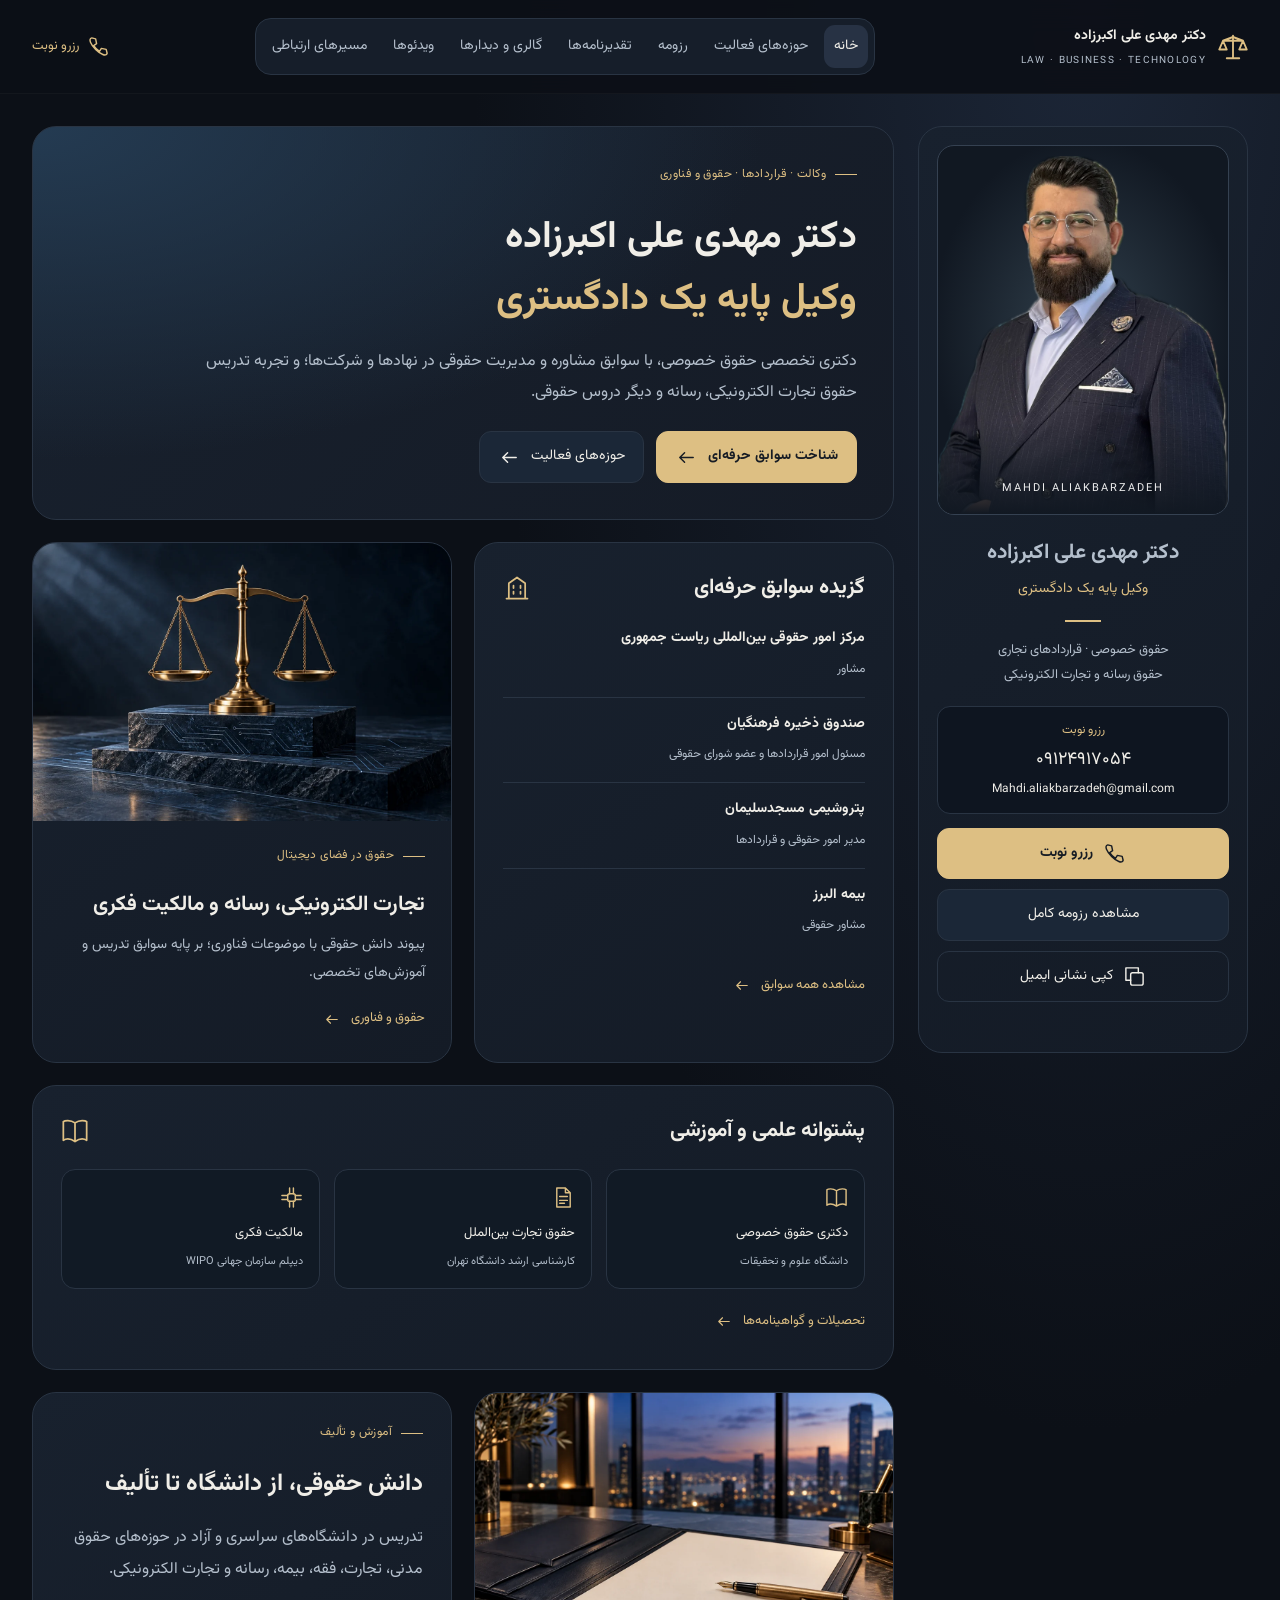
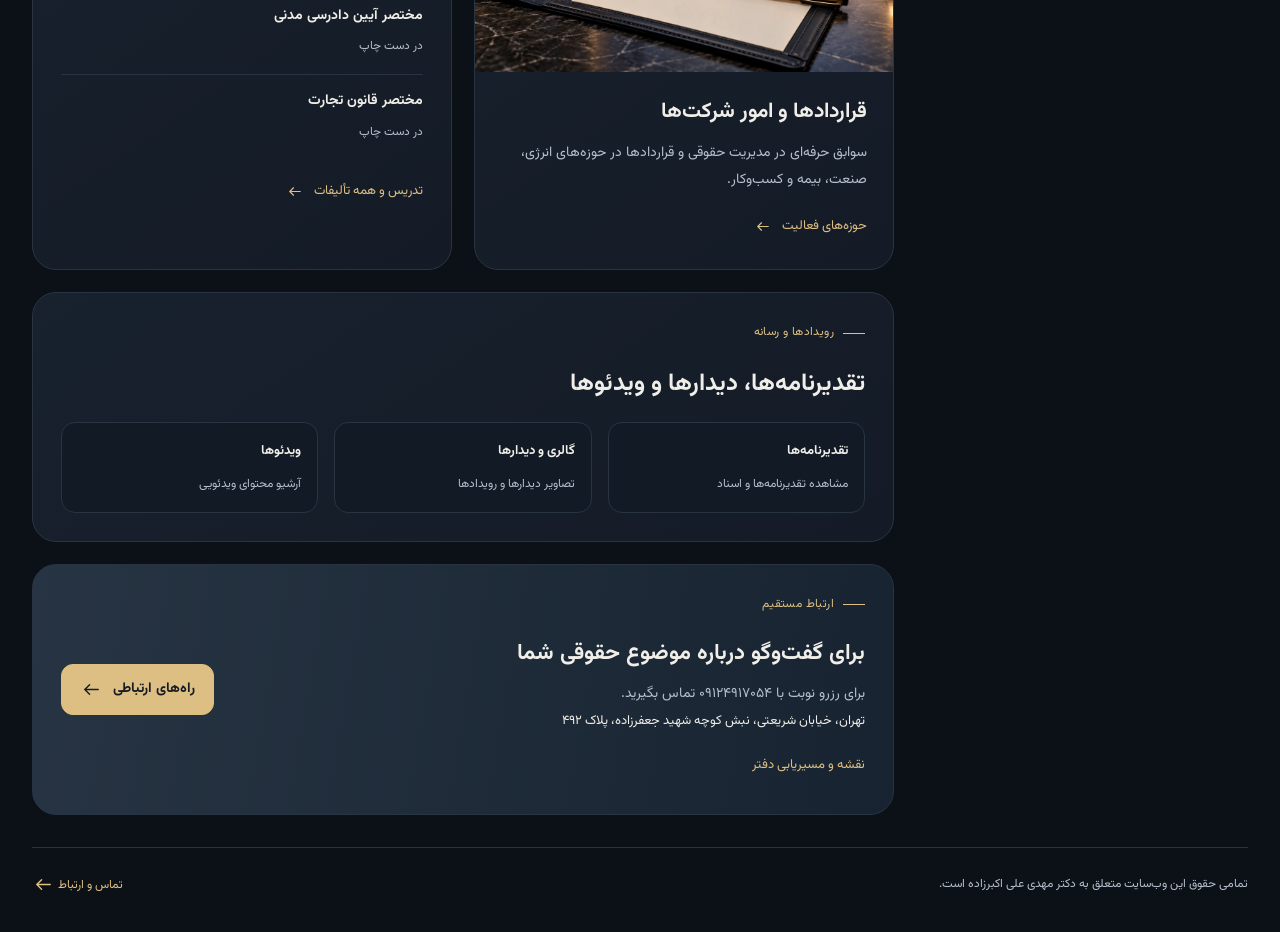
==== commit 5dc8aa8f: "feat(v2.1.0): add appointment contact, office map and media sections Update all published phone refe" ====
--- a/index.html
+++ b/index.html
@@ -1,14 +1,14 @@
-<!doctype html><html lang="fa" dir="rtl"><head><meta charset="utf-8"><meta name="viewport" content="width=device-width, initial-scale=1"><title>دکتر مهدی علی اکبرزاده | وکیل پایه یک دادگستری</title><meta name="description" content="معرفی دکتر مهدی علی اکبرزاده، وکیل پایه یک دادگستری؛ سوابق حقوقی و قراردادی، تحصیلات، حقوق تجارت الکترونیکی و رسانه و راه‌های تماس مستقیم."><meta name="robots" content="index,follow,max-image-preview:large"><meta property="og:locale" content="fa_IR"><meta property="og:type" content="website"><meta property="og:site_name" content="دکتر مهدی علی اکبرزاده"><meta property="og:title" content="دکتر مهدی علی اکبرزاده | وکیل پایه یک دادگستری"><meta property="og:description" content="معرفی دکتر مهدی علی اکبرزاده، وکیل پایه یک دادگستری؛ سوابق حقوقی و قراردادی، تحصیلات، حقوق تجارت الکترونیکی و رسانه و راه‌های تماس مستقیم."><meta name="twitter:card" content="summary_large_image"><meta name="twitter:title" content="دکتر مهدی علی اکبرزاده | وکیل پایه یک دادگستری"><meta name="twitter:description" content="معرفی دکتر مهدی علی اکبرزاده، وکیل پایه یک دادگستری؛ سوابق حقوقی و قراردادی، تحصیلات، حقوق تجارت الکترونیکی و رسانه و راه‌های تماس مستقیم."><script type="application/ld+json">{"@context": "https://schema.org", "@graph": [{"@type": "Person", "@id": "#person", "name": "دکتر مهدی علی اکبرزاده", "alternateName": "مهدی علی اکبرزاده", "jobTitle": "وکیل پایه یک دادگستری", "telephone": "+989124889431", "email": "Mahdi.aliakbarzadeh@gmail.com", "knowsAbout": ["حقوق خصوصی", "حقوق تجارت بین‌الملل", "قراردادهای تجاری", "حقوق تجارت الکترونیکی", "حقوق رسانه", "مالکیت فکری"]}, {"@type": "ProfilePage", "name": "دکتر مهدی علی اکبرزاده | وکیل پایه یک دادگستری", "description": "معرفی دکتر مهدی علی اکبرزاده، وکیل پایه یک دادگستری؛ سوابق حقوقی و قراردادی، تحصیلات، حقوق تجارت الکترونیکی و رسانه و راه‌های تماس مستقیم.", "inLanguage": "fa-IR", "mainEntity": {"@id": "#person"}}]}</script><meta name="theme-color" content="#0c1017"><link rel="icon" href="assets/images/favicon.svg" type="image/svg+xml"><link rel="preload" href="assets/fonts/vazirmatn-regular.woff2" as="font" type="font/woff2" crossorigin><link rel="stylesheet" href="assets/css/site.css"><script src="assets/js/site.js" defer></script></head>
-    <body><a class="skip" href="#main">رفتن به محتوای اصلی</a><header class="header-area-bentogrid"><div class="container"><div class="nav-shell"><a href="index.html" class="brand" aria-label="صفحه اصلی دکتر مهدی علی اکبرزاده"><svg class="icon" viewBox="0 0 24 24" aria-hidden="true"><path d="M12 3v18M7 21h10M4 7h16M12 4 4 7M12 4l8 3M4 7 1 14h6zM20 7l-3 7h6z"/></svg><span>دکتر مهدی علی اکبرزاده<small lang="en" dir="ltr">LAW · BUSINESS · TECHNOLOGY</small></span></a><nav class="nav-links" aria-label="منوی اصلی"><a href="index.html" aria-current="page">خانه</a><a href="practice.html">حوزه‌های فعالیت</a><a href="resume.html">رزومه</a><a href="contact.html">تماس</a></nav><a class="header-contact" href="tel:+989124889431"><svg class="icon" viewBox="0 0 24 24" aria-hidden="true"><path d="m5 3 4 1 1 5-3 2c2 3 3 4 6 6l2-3 5 1 1 4c-1 4-7 1-12-4S1 4 5 3Z"/></svg>تماس مستقیم</a></div></div></header>
+<!doctype html><html lang="fa" dir="rtl"><head><meta charset="utf-8"><meta name="viewport" content="width=device-width, initial-scale=1"><title>دکتر مهدی علی اکبرزاده | وکیل پایه یک دادگستری</title><meta name="description" content="معرفی دکتر مهدی علی اکبرزاده، وکیل پایه یک دادگستری؛ سوابق حقوقی و قراردادی، تحصیلات، حقوق تجارت الکترونیکی و رسانه و راه‌های رزرو نوبت."><meta name="robots" content="index,follow,max-image-preview:large"><meta property="og:locale" content="fa_IR"><meta property="og:type" content="website"><meta property="og:site_name" content="دکتر مهدی علی اکبرزاده"><meta property="og:title" content="دکتر مهدی علی اکبرزاده | وکیل پایه یک دادگستری"><meta property="og:description" content="معرفی دکتر مهدی علی اکبرزاده، وکیل پایه یک دادگستری؛ سوابق حقوقی و قراردادی، تحصیلات، حقوق تجارت الکترونیکی و رسانه و راه‌های رزرو نوبت."><meta name="twitter:card" content="summary_large_image"><meta name="twitter:title" content="دکتر مهدی علی اکبرزاده | وکیل پایه یک دادگستری"><meta name="twitter:description" content="معرفی دکتر مهدی علی اکبرزاده، وکیل پایه یک دادگستری؛ سوابق حقوقی و قراردادی، تحصیلات، حقوق تجارت الکترونیکی و رسانه و راه‌های رزرو نوبت."><script type="application/ld+json">{"@context":"https://schema.org","@graph":[{"@type":"Person","@id":"#person","name":"دکتر مهدی علی اکبرزاده","alternateName":"مهدی علی اکبرزاده","jobTitle":"وکیل پایه یک دادگستری","telephone":"+989124917054","email":"Mahdi.aliakbarzadeh@gmail.com","knowsAbout":["حقوق خصوصی","حقوق تجارت بین‌الملل","قراردادهای تجاری","حقوق تجارت الکترونیکی","حقوق رسانه","مالکیت فکری"],"address":{"@type":"PostalAddress","streetAddress":"خیابان شریعتی، نبش کوچه شهید جعفرزاده، پلاک ۴۹۲","addressLocality":"تهران","addressCountry":"IR"}},{"@type":"ProfilePage","name":"دکتر مهدی علی اکبرزاده | وکیل پایه یک دادگستری","description":"معرفی دکتر مهدی علی اکبرزاده، وکیل پایه یک دادگستری؛ سوابق حقوقی و قراردادی، تحصیلات، حقوق تجارت الکترونیکی و رسانه و راه‌های رزرو نوبت.","inLanguage":"fa-IR","mainEntity":{"@id":"#person"}}]}</script><meta name="theme-color" content="#0c1017"><link rel="icon" href="assets/images/favicon.svg" type="image/svg+xml"><link rel="preload" href="assets/fonts/vazirmatn-regular.woff2" as="font" type="font/woff2" crossorigin><link rel="stylesheet" href="assets/css/site.css?v=2.1.0"><script src="assets/js/site.js?v=2.1.0" defer></script></head>
+    <body><a class="skip" href="#main">رفتن به محتوای اصلی</a><header class="header-area-bentogrid"><div class="container"><div class="nav-shell"><a href="index.html" class="brand" aria-label="صفحه اصلی دکتر مهدی علی اکبرزاده"><svg class="icon" viewBox="0 0 24 24" aria-hidden="true"><path d="M12 3v18M7 21h10M4 7h16M12 4 4 7M12 4l8 3M4 7 1 14h6zM20 7l-3 7h6z"/></svg><span>دکتر مهدی علی اکبرزاده<small lang="en" dir="ltr">LAW · BUSINESS · TECHNOLOGY</small></span></a><nav class="nav-links" aria-label="منوی اصلی"><a href="index.html" aria-current="page">خانه</a><a href="practice.html">حوزه‌های فعالیت</a><a href="resume.html">رزومه</a><a href="appreciations.html">تقدیرنامه‌ها</a><a href="gallery.html">گالری و دیدارها</a><a href="videos.html">ویدئوها</a><a href="contact.html">مسیرهای ارتباطی</a></nav><a class="header-contact" href="tel:+989124917054"><svg class="icon" viewBox="0 0 24 24" aria-hidden="true"><path d="m5 3 4 1 1 5-3 2c2 3 3 4 6 6l2-3 5 1 1 4c-1 4-7 1-12-4S1 4 5 3Z"/></svg>رزرو نوبت</a></div></div></header>
     <div class="container"><div class="main-page-content"><aside class="tmp-profile-card profile-picture-area" aria-label="کارت معرفی و ارتباط">
       <div class="portrait-stage"><img src="assets/images/portrait.webp" alt="دکتر مهدی علی اکبرزاده، وکیل پایه یک دادگستری" width="760" height="1400" fetchpriority="high"><span class="portrait-label" lang="en" dir="ltr">MAHDI ALIAKBARZADEH</span></div>
       <div class="profile-text"><p class="profile-name">دکتر مهدی علی اکبرزاده</p><p class="profile-role">وکیل پایه یک دادگستری</p><div class="profile-rule"></div><p class="profile-note">حقوق خصوصی · قراردادهای تجاری<br>حقوق رسانه و تجارت الکترونیکی</p>
-      <div class="info-box"><a href="tel:+989124889431" dir="ltr">۰۹۱۲۴۸۸۹۴۳۱</a><a href="mailto:Mahdi.aliakbarzadeh@gmail.com" dir="ltr">Mahdi.aliakbarzadeh@gmail.com</a></div>
-      <a class="btn btn-primary btn-block" href="tel:+989124889431"><svg class="icon" viewBox="0 0 24 24" aria-hidden="true"><path d="m5 3 4 1 1 5-3 2c2 3 3 4 6 6l2-3 5 1 1 4c-1 4-7 1-12-4S1 4 5 3Z"/></svg>تماس مستقیم</a>
-      <a class="btn btn-block" href="downloads/mahdi-aliakbarzadeh-resume.pdf" download><svg class="icon" viewBox="0 0 24 24" aria-hidden="true"><path d="M12 3v12m-5-5 5 5 5-5M4 16v5h16v-5"/></svg>دریافت رزومه <span lang="en">PDF</span></a><button type="button" class="btn btn-block btn-quiet" data-copy-email="Mahdi.aliakbarzadeh@gmail.com" aria-describedby="copy-profile"><svg class="icon" viewBox="0 0 24 24" aria-hidden="true"><rect x="8" y="8" width="13" height="13" rx="2"/><path d="M16 8V3H3v13h5"/></svg>کپی نشانی ایمیل</button><p class="copy-status" id="copy-profile" role="status" aria-live="polite"></p></div></aside><main class="page-content main-focus" id="main" tabindex="-1"><div class="bento-grid">
+      <div class="info-box"><span class="booking-label">رزرو نوبت</span><a href="tel:+989124917054" dir="ltr" aria-label="رزرو نوبت با شماره ۰۹۱۲۴۹۱۷۰۵۴">۰۹۱۲۴۹۱۷۰۵۴</a><a href="mailto:Mahdi.aliakbarzadeh@gmail.com" dir="ltr">Mahdi.aliakbarzadeh@gmail.com</a></div>
+      <a class="btn btn-primary btn-block" href="tel:+989124917054"><svg class="icon" viewBox="0 0 24 24" aria-hidden="true"><path d="m5 3 4 1 1 5-3 2c2 3 3 4 6 6l2-3 5 1 1 4c-1 4-7 1-12-4S1 4 5 3Z"/></svg>رزرو نوبت</a>
+      <a class="btn btn-block" href="resume.html">مشاهده رزومه کامل</a><button type="button" class="btn btn-block btn-quiet" data-copy-email="Mahdi.aliakbarzadeh@gmail.com" aria-describedby="copy-profile"><svg class="icon" viewBox="0 0 24 24" aria-hidden="true"><rect x="8" y="8" width="13" height="13" rx="2"/><path d="M16 8V3H3v13h5"/></svg>کپی نشانی ایمیل</button><p class="copy-status" id="copy-profile" role="status" aria-live="polite"></p></div></aside><main class="page-content main-focus" id="main" tabindex="-1"><div class="bento-grid">
       <section class="tmp-profile-card hero span-2"><span class="eyebrow">وکالت · قراردادها · حقوق و فناوری</span><h1>دکتر مهدی علی اکبرزاده<br><strong>وکیل پایه یک دادگستری</strong></h1><p>دکتری تخصصی حقوق خصوصی، با سوابق مشاوره و مدیریت حقوقی در نهادها و شرکت‌ها؛ و تجربه تدریس حقوق تجارت الکترونیکی، رسانه و دیگر دروس حقوقی.</p><div class="actions"><a class="btn btn-primary" href="resume.html">شناخت سوابق حرفه‌ای<svg class="icon" viewBox="0 0 24 24" aria-hidden="true"><path d="M19 12H5M10 7l-5 5 5 5"/></svg></a><a class="btn " href="practice.html">حوزه‌های فعالیت<svg class="icon" viewBox="0 0 24 24" aria-hidden="true"><path d="M19 12H5M10 7l-5 5 5 5"/></svg></a></div></section>
       <section class="tmp-profile-card"><div class="card-heading"><h2>گزیده سوابق حرفه‌ای</h2><svg class="icon" viewBox="0 0 24 24" aria-hidden="true"><path d="M3 21h18M5 21V8l7-5 7 5v13M9 10v2M15 10v2M9 15v2M15 15v2"/></svg></div><ul class="selected-list"><li><strong>مرکز امور حقوقی بین‌المللی ریاست جمهوری</strong><span>مشاور</span></li><li><strong>صندوق ذخیره فرهنگیان</strong><span>مسئول امور قراردادها و عضو شورای حقوقی</span></li><li><strong>پتروشیمی مسجدسلیمان</strong><span>مدیر امور حقوقی و قراردادها</span></li><li><strong>بیمه البرز</strong><span>مشاور حقوقی</span></li></ul><a class="text-link" href="resume.html#experience">مشاهده همه سوابق <svg class="icon" viewBox="0 0 24 24" aria-hidden="true"><path d="M19 12H5M10 7l-5 5 5 5"/></svg></a></section>
       <section class="tmp-profile-card image-card"><img src="assets/images/law-technology.webp" alt="تصویر مفهومی ترازوی عدالت در کنار خطوط مدار؛ پیوند حقوق و فناوری" width="1200" height="800" loading="lazy" decoding="async"><div class="image-copy"><span class="eyebrow">حقوق در فضای دیجیتال</span><h2>تجارت الکترونیکی، رسانه و مالکیت فکری</h2><p>پیوند دانش حقوقی با موضوعات فناوری؛ بر پایه سوابق تدریس و آموزش‌های تخصصی.</p><a class="text-link" href="practice.html#technology">حقوق و فناوری <svg class="icon" viewBox="0 0 24 24" aria-hidden="true"><path d="M19 12H5M10 7l-5 5 5 5"/></svg></a></div></section>
       <section class="tmp-profile-card span-2"><div class="card-heading"><h2>پشتوانه علمی و آموزشی</h2><svg class="icon" viewBox="0 0 24 24" aria-hidden="true"><path d="M12 5C8 2 3 3 2 4v16c3-2 7-1 10 1 3-2 7-3 10-1V4c-1-1-6-2-10 1v16"/></svg></div><div class="mini-features"><div class="mini-feature"><svg class="icon" viewBox="0 0 24 24" aria-hidden="true"><path d="M12 5C8 2 3 3 2 4v16c3-2 7-1 10 1 3-2 7-3 10-1V4c-1-1-6-2-10 1v16"/></svg><div>دکتری حقوق خصوصی<small>دانشگاه علوم و تحقیقات</small></div></div><div class="mini-feature"><svg class="icon" viewBox="0 0 24 24" aria-hidden="true"><path d="M14 2H5v20h14V7zM14 2v5h5M8 11h8M8 15h8M8 18h5"/></svg><div>حقوق تجارت بین‌الملل<small>کارشناسی ارشد دانشگاه تهران</small></div></div><div class="mini-feature"><svg class="icon" viewBox="0 0 24 24" aria-hidden="true"><rect x="8" y="8" width="8" height="8" rx="2"/><path d="M10 2v6M14 2v6M10 16v6M14 16v6M2 10h6M2 14h6M16 10h6M16 14h6"/></svg><div>مالکیت فکری<small>دیپلم سازمان جهانی WIPO</small></div></div></div><a class="text-link" href="resume.html#education">تحصیلات و گواهینامه‌ها <svg class="icon" viewBox="0 0 24 24" aria-hidden="true"><path d="M19 12H5M10 7l-5 5 5 5"/></svg></a></section>
       <section class="tmp-profile-card image-card"><img src="assets/images/commercial-contracts.webp" alt="تصویر مفهومی پوشه قرارداد و قلم روی میز؛ قراردادهای تجاری" width="1200" height="800" loading="lazy" decoding="async"><div class="image-copy"><h2>قراردادها و امور شرکت‌ها</h2><p>سوابق حرفه‌ای در مدیریت حقوقی و قراردادها در حوزه‌های انرژی، صنعت، بیمه و کسب‌وکار.</p><a class="text-link" href="practice.html#contracts">حوزه‌های فعالیت <svg class="icon" viewBox="0 0 24 24" aria-hidden="true"><path d="M19 12H5M10 7l-5 5 5 5"/></svg></a></div></section>
-      <section class="tmp-profile-card"><span class="eyebrow">آموزش و تألیف</span><h2>دانش حقوقی، از دانشگاه تا تألیف</h2><p>تدریس در دانشگاه‌های سراسری و آزاد در حوزه‌های حقوق مدنی، تجارت، فقه، بیمه، رسانه و تجارت الکترونیکی.</p><ul class="selected-list"><li><strong>مختصر آیین دادرسی مدنی</strong><span>در دست چاپ</span></li><li><strong>مختصر قانون تجارت</strong><span>در دست چاپ</span></li></ul><a class="text-link" href="resume.html#books">تدریس و همه تألیفات <svg class="icon" viewBox="0 0 24 24" aria-hidden="true"><path d="M19 12H5M10 7l-5 5 5 5"/></svg></a></section><section class="tmp-profile-card span-2 cta-card"><div><span class="eyebrow">ارتباط مستقیم</span><h2>برای گفت‌وگو درباره موضوع حقوقی شما</h2><p>از طریق تلفن یا ایمیل در ارتباط باشید.</p></div><a class="btn btn-primary" href="contact.html">راه‌های ارتباطی<svg class="icon" viewBox="0 0 24 24" aria-hidden="true"><path d="M19 12H5M10 7l-5 5 5 5"/></svg></a></section></div></main></div><footer class="footer"><span>تمامی حقوق این وب‌سایت متعلق به دکتر مهدی علی اکبرزاده است.</span><a href="contact.html">تماس و ارتباط <svg class="icon" viewBox="0 0 24 24" aria-hidden="true"><path d="M19 12H5M10 7l-5 5 5 5"/></svg></a></footer></div></body></html>+      <section class="tmp-profile-card"><span class="eyebrow">آموزش و تألیف</span><h2>دانش حقوقی، از دانشگاه تا تألیف</h2><p>تدریس در دانشگاه‌های سراسری و آزاد در حوزه‌های حقوق مدنی، تجارت، فقه، بیمه، رسانه و تجارت الکترونیکی.</p><ul class="selected-list"><li><strong>مختصر آیین دادرسی مدنی</strong><span>در دست چاپ</span></li><li><strong>مختصر قانون تجارت</strong><span>در دست چاپ</span></li></ul><a class="text-link" href="resume.html#books">تدریس و همه تألیفات <svg class="icon" viewBox="0 0 24 24" aria-hidden="true"><path d="M19 12H5M10 7l-5 5 5 5"/></svg></a></section><section class="tmp-profile-card span-2 media-overview"><span class="eyebrow">رویدادها و رسانه</span><h2>تقدیرنامه‌ها، دیدارها و ویدئوها</h2><div class="media-shortcuts"><a class="mini-feature" href="appreciations.html"><strong>تقدیرنامه‌ها</strong><span>مشاهده تقدیرنامه‌ها و اسناد</span></a><a class="mini-feature" href="gallery.html"><strong>گالری و دیدارها</strong><span>تصاویر دیدارها و رویدادها</span></a><a class="mini-feature" href="videos.html"><strong>ویدئوها</strong><span>آرشیو محتوای ویدئویی</span></a></div></section><section class="tmp-profile-card span-2 cta-card"><div><span class="eyebrow">ارتباط مستقیم</span><h2>برای گفت‌وگو درباره موضوع حقوقی شما</h2><p>برای رزرو نوبت با <a href="tel:+989124917054"><bdi>۰۹۱۲۴۹۱۷۰۵۴</bdi></a> تماس بگیرید.</p><address class="small">تهران، خیابان شریعتی، نبش کوچه شهید جعفرزاده، پلاک ۴۹۲</address><a class="text-link" href="contact.html#office">نقشه و مسیریابی دفتر</a></div><a class="btn btn-primary" href="contact.html">راه‌های ارتباطی<svg class="icon" viewBox="0 0 24 24" aria-hidden="true"><path d="M19 12H5M10 7l-5 5 5 5"/></svg></a></section></div></main></div><footer class="footer"><span>تمامی حقوق این وب‌سایت متعلق به دکتر مهدی علی اکبرزاده است.</span><a href="contact.html">تماس و ارتباط <svg class="icon" viewBox="0 0 24 24" aria-hidden="true"><path d="M19 12H5M10 7l-5 5 5 5"/></svg></a></footer></div></body></html>
--- a/assets/css/site.css
+++ b/assets/css/site.css
@@ -4,3 +4,34 @@
 :root{color-scheme:dark;--bg:#0c1017;--card:#141b26;--line:#293443;--text:#f0eee8;--muted:#b4bfcc;--gold:#ddbf83;--blue:#86bbdf;--radius:24px}
 *{box-sizing:border-box}html{scroll-behavior:smooth;scroll-padding-top:110px}body{margin:0;background:radial-gradient(ellipse at 85% 0, #1c2637 0,transparent 40%),var(--bg);color:var(--text);font:400 16px/1.95 Vazirmatn,Tahoma,sans-serif}a{color:inherit;text-decoration:none}button{font:inherit}button,a,summary{-webkit-tap-highlight-color:transparent}a,button{touch-action:manipulation}a:focus-visible,button:focus-visible,summary:focus-visible{outline:3px solid var(--blue);outline-offset:5px}img{max-width:100%;display:block}h1,h2,h3,p{margin-top:0}h1,h2,h3{line-height:1.65}h1{font-size:clamp(25px,3vw,38px);margin-bottom:14px}h2{font-size:24px;margin-bottom:18px}h3{font-size:19px;margin-bottom:12px}p{color:var(--muted);margin-bottom:18px}ul{padding-inline-start:22px}li{margin-bottom:9px}.container{width:min(1340px,calc(100% - 64px));margin:auto}.skip{position:absolute;top:-100px;right:20px;z-index:30;background:var(--gold);color:var(--bg);padding:10px 20px}.skip:focus{top:12px}.header-area-bentogrid{position:sticky;top:0;z-index:10;padding:18px 0;background:#0c1017ed;backdrop-filter:blur(16px);border-bottom:1px solid #ffffff08}.nav-shell{display:flex;justify-content:space-between;align-items:center;gap:18px}.brand{display:flex;align-items:center;gap:12px;font-weight:700;font-size:14px}.brand .icon{width:30px;height:30px;color:var(--gold)}.brand small{display:block;color:var(--muted);font-size:10px;font-weight:400;letter-spacing:1.3px}.nav-links{display:flex;gap:6px;padding:6px;background:#161e2a;border:1px solid var(--line);border-radius:16px}.nav-links a{padding:8px 18px;font-size:14px;white-space:nowrap;color:var(--muted);border-radius:11px}.nav-links a:hover,.nav-links [aria-current=page]{color:var(--text);background:#273244}.header-contact{font-size:13px;color:var(--gold);display:flex;gap:8px;align-items:center}.icon{width:23px;height:23px;stroke:currentColor;fill:none;stroke-width:1.5;stroke-linecap:round;stroke-linejoin:round;flex:none;vertical-align:middle}.main-page-content{display:grid;grid-template-columns:330px minmax(0,1fr);gap:24px;align-items:start;margin:32px 0}.tmp-profile-card{border:1px solid var(--line);border-radius:var(--radius);background:linear-gradient(145deg,#18212e,var(--card));padding:28px;overflow:hidden}.profile-picture-area{position:sticky;top:113px;padding:18px;text-align:center}.portrait-stage{height:370px;border-radius:17px;overflow:hidden;background:radial-gradient(ellipse at center,#31404c,#111822 74%);position:relative;border:1px solid #354151}.portrait-stage:after{content:'';position:absolute;inset:75% 0 0;background:linear-gradient(transparent,#111822)}.portrait-stage img{width:100%;height:100%;object-fit:cover;object-position:center -6%;}.portrait-label{position:absolute;bottom:15px;right:16px;left:16px;z-index:1;color:#eee;font-size:11px;letter-spacing:2px}.profile-name{font-size:21px;margin:18px 0 2px;font-weight:700}.profile-role{font-size:14px;margin:0 0 15px;color:var(--gold)}.profile-rule{width:36px;height:2px;background:var(--gold);margin:16px auto}.profile-note{font-size:13px;margin-bottom:18px}.info-box{border:1px solid var(--line);background:#0e1520;border-radius:13px;padding:12px;margin-bottom:14px;font-size:12px}.info-box a{display:block;overflow-wrap:anywhere}.info-box a:first-child{font-size:18px;color:var(--text);margin-bottom:5px}.btn{display:inline-flex;justify-content:center;align-items:center;gap:10px;border:1px solid var(--line);border-radius:12px;padding:11px 18px;cursor:pointer;font-size:14px;color:var(--text);background:#1b2737;transition:background .18s,transform .18s;min-height:46px}.btn:hover{background:#28364a;transform:translateY(-2px)}.btn-primary{background:var(--gold);color:#171c24;border-color:var(--gold);font-weight:700}.btn-primary:hover{background:#ebd3a5}.btn-block{display:flex;width:100%;margin-top:10px}.btn-quiet{background:transparent}.copy-status{font-size:12px;color:var(--gold);min-height:24px;margin:8px 0 0}.page-content{min-width:0}.bento-grid{display:grid;grid-template-columns:repeat(2,minmax(0,1fr));gap:22px}.span-2{grid-column:1/-1}.eyebrow{display:flex;align-items:center;gap:9px;color:var(--gold);font-size:12px;letter-spacing:.4px;margin-bottom:20px}.eyebrow:before{content:'';width:22px;height:1px;background:var(--gold)}.hero{position:relative;padding:36px;min-height:300px;background:radial-gradient(ellipse at 0 0,#243b52,transparent 60%),linear-gradient(135deg,#18212e,#151b26)}.hero h1 strong{color:var(--gold);font-weight:700}.hero p{max-width:660px;font-size:16px}.actions{display:flex;gap:12px;flex-wrap:wrap;margin-top:23px}.chips{display:flex;flex-wrap:wrap;gap:8px}.chip{display:inline-block;border:1px solid #384352;border-radius:8px;padding:4px 11px;font-size:12px;color:#c7d1dc}.card-heading{display:flex;align-items:center;justify-content:space-between;gap:10px}.card-heading .icon{color:var(--gold);width:28px;height:28px}.card-heading h2{margin-bottom:0;font-size:21px}.card-heading{margin-bottom:20px}.text-link{display:inline-flex;gap:10px;align-items:center;color:var(--gold);font-size:13px;margin-top:12px;min-height:40px}.text-link:hover{color:white}.text-link .icon{width:18px}.selected-list{list-style:none;padding:0;margin:0}.selected-list li{padding:13px 0;border-bottom:1px solid var(--line);margin:0}.selected-list li:first-child{padding-top:0}.selected-list li:last-child{border:0}.selected-list strong{font-size:14px;display:block}.selected-list span{font-size:12px;color:var(--muted)}.image-card{padding:0;position:relative}.image-card img{width:100%;height:auto;aspect-ratio:3/2;object-fit:cover}.image-copy{padding:23px 26px}.image-copy h2{font-size:21px;margin-bottom:10px}.image-copy p{font-size:14px;margin:0}.mini-features{display:grid;grid-template-columns:repeat(3,1fr);gap:14px}.mini-feature{border:1px solid var(--line);border-radius:14px;padding:16px;font-size:13px;background:#111a25}.mini-feature .icon{display:block;margin-bottom:12px;color:var(--gold)}.mini-feature small{display:block;color:var(--muted);margin-top:5px;font-size:11px}.cta-card{display:flex;align-items:center;justify-content:space-between;gap:20px;background:linear-gradient(100deg,#273443,#172330)}.cta-card h2{font-size:22px;margin-bottom:8px}.cta-card p{font-size:14px;margin:0}.section-intro{margin-bottom:22px}.section-intro h1{font-size:30px}.section-intro p{margin:0}.detail-list{list-style:none;padding:0;margin:0}.detail-list li{position:relative;padding:14px 20px 14px 0;border-bottom:1px solid var(--line);font-size:15px;margin:0}.detail-list li:before{content:'';position:absolute;right:0;top:28px;width:5px;height:5px;border-radius:50%;background:var(--gold)}.detail-list li:last-child{border:0}.muted{color:var(--muted)}.small{font-size:13px}.section-id{color:var(--gold);font-size:12px;letter-spacing:2px;display:block;margin-bottom:10px}.field-card{display:flex;flex-direction:column}.field-card .icon{width:34px;height:34px;color:var(--gold);margin-bottom:20px}.field-card p{font-size:14px}.field-card .chips{margin-top:auto}.book-list{display:grid;grid-template-columns:1fr 1fr;gap:14px}.book{padding:20px;border:1px solid var(--line);border-radius:14px;border-inline-start:3px solid var(--gold);background:#101925}.book h3{font-size:16px}.book span{font-size:12px;color:var(--gold)}details{margin-top:20px;border-top:1px solid var(--line);padding-top:15px}summary{cursor:pointer;color:var(--gold);padding:8px 0}.contact-number{display:block;direction:ltr;text-align:right;font-size:clamp(28px,4vw,43px);color:var(--gold);font-weight:700;margin:16px 0}.contact-email{display:block;font-size:clamp(13px,2vw,19px);overflow-wrap:anywhere;direction:ltr;text-align:right;color:var(--blue);margin:20px 0}.contact-image{width:100%;height:290px;object-fit:contain;object-position:bottom;background:#141414;border-radius:16px}.footer{display:flex;justify-content:space-between;gap:15px;align-items:center;padding:25px 0 35px;border-top:1px solid var(--line);color:var(--muted);font-size:12px}.footer a{color:var(--gold)}.error-page{text-align:center;min-height:50vh;display:grid;place-content:center}.error-page h1{font-size:44px}.main-focus:focus{outline:none}@media(min-width:1600px){.container{width:1420px}.main-page-content{grid-template-columns:350px minmax(0,1fr)}}@media(max-width:1150px){.container{width:calc(100% - 40px)}.main-page-content{grid-template-columns:280px minmax(0,1fr);gap:18px}.tmp-profile-card{padding:22px}.profile-picture-area{padding:14px}.portrait-stage{height:280px}.brand small{display:none}.nav-links a{padding:8px 12px}.header-contact{display:none}.bento-grid{gap:18px}.hero{padding:27px}.mini-features{grid-template-columns:1fr}.mini-feature{display:flex;align-items:center;gap:14px}.mini-feature .icon{margin:0}}@media(max-width:850px){.container{width:calc(100% - 30px)}.main-page-content{grid-template-columns:1fr;margin-top:22px}.profile-picture-area{position:static;display:grid;grid-template-columns:220px minmax(0,1fr);gap:22px;text-align:right;padding:18px;align-items:center}.portrait-stage{height:330px}.profile-name{margin-top:0}.profile-rule,.portrait-label,.profile-note{display:none}.profile-name{font-size:24px}.info-box{text-align:center}.nav-shell{flex-wrap:wrap;justify-content:center;gap:10px}.brand{font-size:13px}.header-area-bentogrid{padding:10px 0;position:relative}.nav-links{justify-content:center}.nav-links a{padding:7px 14px}.hero{min-height:auto}.mini-features{grid-template-columns:repeat(3,1fr)}.mini-feature{display:block}.mini-feature .icon{margin-bottom:10px}}@media(max-width:540px){body{font-size:15px}.container{width:calc(100% - 24px)}.brand{display:none}.nav-links{width:100%;gap:1px;padding:4px}.nav-links a{padding:8px 10px;font-size:12px;flex:1;text-align:center}.nav-shell{width:100%}.profile-picture-area{display:block;padding:16px}.portrait-stage{height:320px}.portrait-stage img{object-fit:contain;object-position:center 0;transform:scale(1.3);transform-origin:top center}.profile-text{text-align:center}.profile-name{font-size:23px;margin-top:16px}.info-box{padding:10px}.bento-grid{grid-template-columns:1fr;gap:16px}.span-2{grid-column:auto}.tmp-profile-card{border-radius:20px}.hero{padding:24px}.hero h1{font-size:28px}.hero p{font-size:15px}.actions{gap:8px}.actions .btn{flex:1}.mini-features{grid-template-columns:1fr}.mini-feature{display:flex}.mini-feature .icon{margin:0}.cta-card{display:block}.cta-card .btn{margin-top:18px;width:100%}.book-list{grid-template-columns:1fr}.footer{display:block;text-align:center}.footer a{display:inline-block;margin-top:10px}.contact-image{height:260px}.section-intro h1{font-size:27px}.detail-list li{font-size:14px}.contact-email{font-size:15px}.card-heading h2{font-size:20px}}
 @media(prefers-reduced-motion:reduce){html{scroll-behavior:auto}*,*:before,*:after{transition:none!important;animation:none!important}.btn:hover{transform:none}}@media print{body{background:white;color:black;font-size:11pt}.header-area-bentogrid,.profile-picture-area,.footer,.actions,.btn,.copy-status{display:none}.container{width:100%}.main-page-content,.bento-grid{display:block;margin:0}.tmp-profile-card{background:white;border:1px solid #ddd;margin-bottom:15px;break-inside:avoid}.tmp-profile-card p,.muted{color:#333}.detail-list li{color:black}.detail-list{break-inside:auto}.experience-card{break-inside:auto}details>*{display:block!important}h1,h2,h3{color:black}.chip{color:#333}}
+
+/* v2.1.0: appointment, location and media sections */
+[hidden]{display:none!important}
+.nav-shell{flex-wrap:wrap;justify-content:space-between}
+.nav-links{flex-wrap:wrap;justify-content:center;max-width:100%}
+.nav-links a{padding:8px 10px}
+.booking-label{display:block;font-size:12px;color:var(--gold)}
+.info-box a[href^="tel:"]{font-size:18px}
+address{font-style:normal;line-height:2;color:var(--text)}
+.office-location{margin-top:22px}
+.office-map{display:block;width:100%;height:360px;border:1px solid var(--line);border-radius:16px;margin-top:24px;background:var(--bg)}
+.map-note{margin-top:12px;margin-bottom:0}
+.media-shortcuts,.media-grid{display:grid;grid-template-columns:repeat(3,minmax(0,1fr));gap:16px}
+.media-shortcuts a{display:block;transition:border-color .2s}
+.media-shortcuts a:hover{border-color:var(--gold)}
+.media-shortcuts span{display:block;font-size:12px;color:var(--muted);margin-top:8px}
+.media-empty{text-align:center;padding:36px 16px;margin:0;border:1px dashed var(--line);border-radius:16px}
+.media-card{margin:0;min-width:0;border:1px solid var(--line);border-radius:16px;overflow:hidden;background:var(--bg)}
+.media-card img{width:100%;height:240px;object-fit:cover}
+.media-card.is-certificate img{object-fit:contain}
+.media-card figcaption{padding:16px}
+.media-card h2{font-size:17px;margin-bottom:8px}
+.media-card p{font-size:13px;margin:0}
+.media-card video{display:block;width:100%;aspect-ratio:16/9;background:#000}
+.media-card time{display:block;color:var(--gold);font-size:12px;margin-top:10px}
+.media-card .text-link{padding:0 16px 10px}
+.print-contact{display:none}
+@media(max-width:1150px){.media-grid{grid-template-columns:repeat(2,minmax(0,1fr))}}
+@media(max-width:850px){.nav-shell{justify-content:center}.nav-links{width:100%}.nav-links a{flex:0 1 auto}}
+@media(max-width:540px){.nav-links{display:grid;grid-template-columns:repeat(3,minmax(0,1fr))}.nav-links a{white-space:normal;padding:8px 5px}.media-shortcuts,.media-grid{grid-template-columns:1fr}.office-map{height:300px}.media-card img{height:auto;max-height:420px}}
+@media print{.office-map,.media-overview,.media-collection,noscript{display:none}.print-contact{display:block!important;color:#111!important}.section-intro{break-inside:avoid}.book span,.eyebrow{color:#333}}
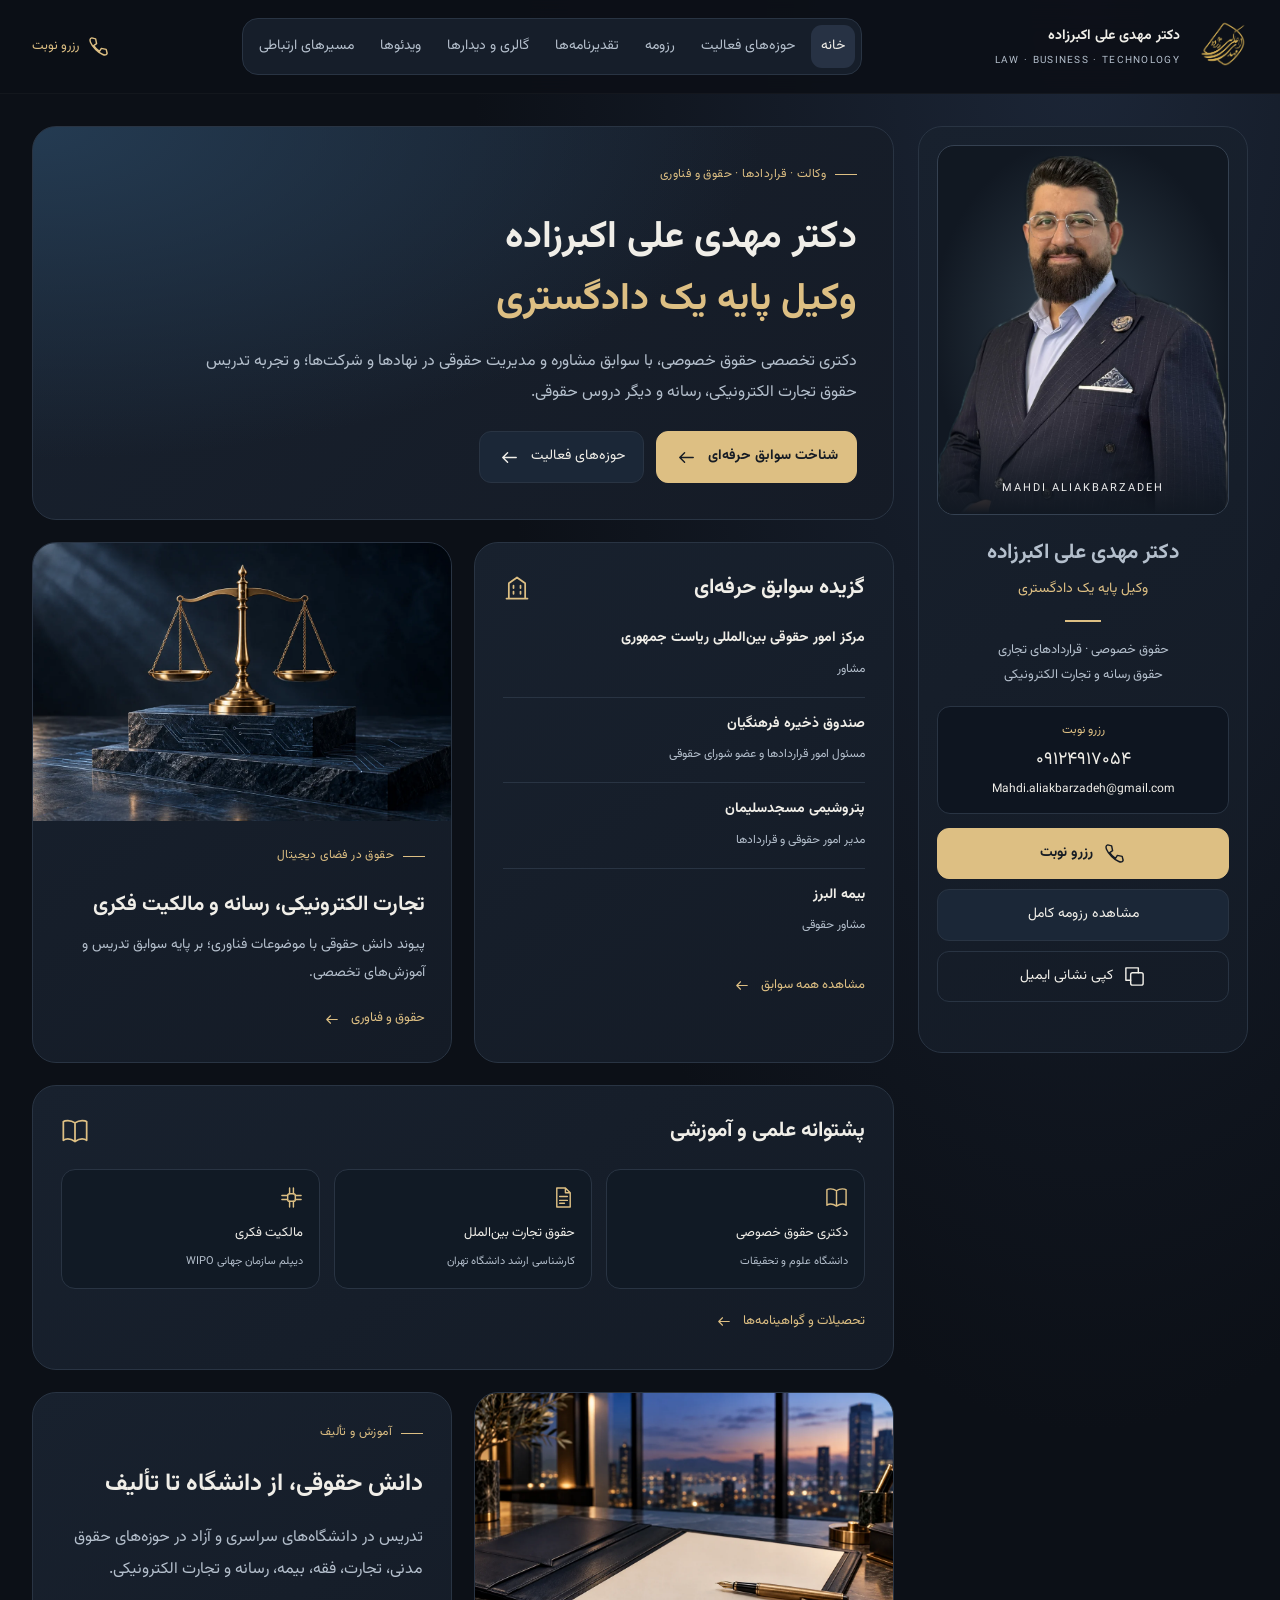
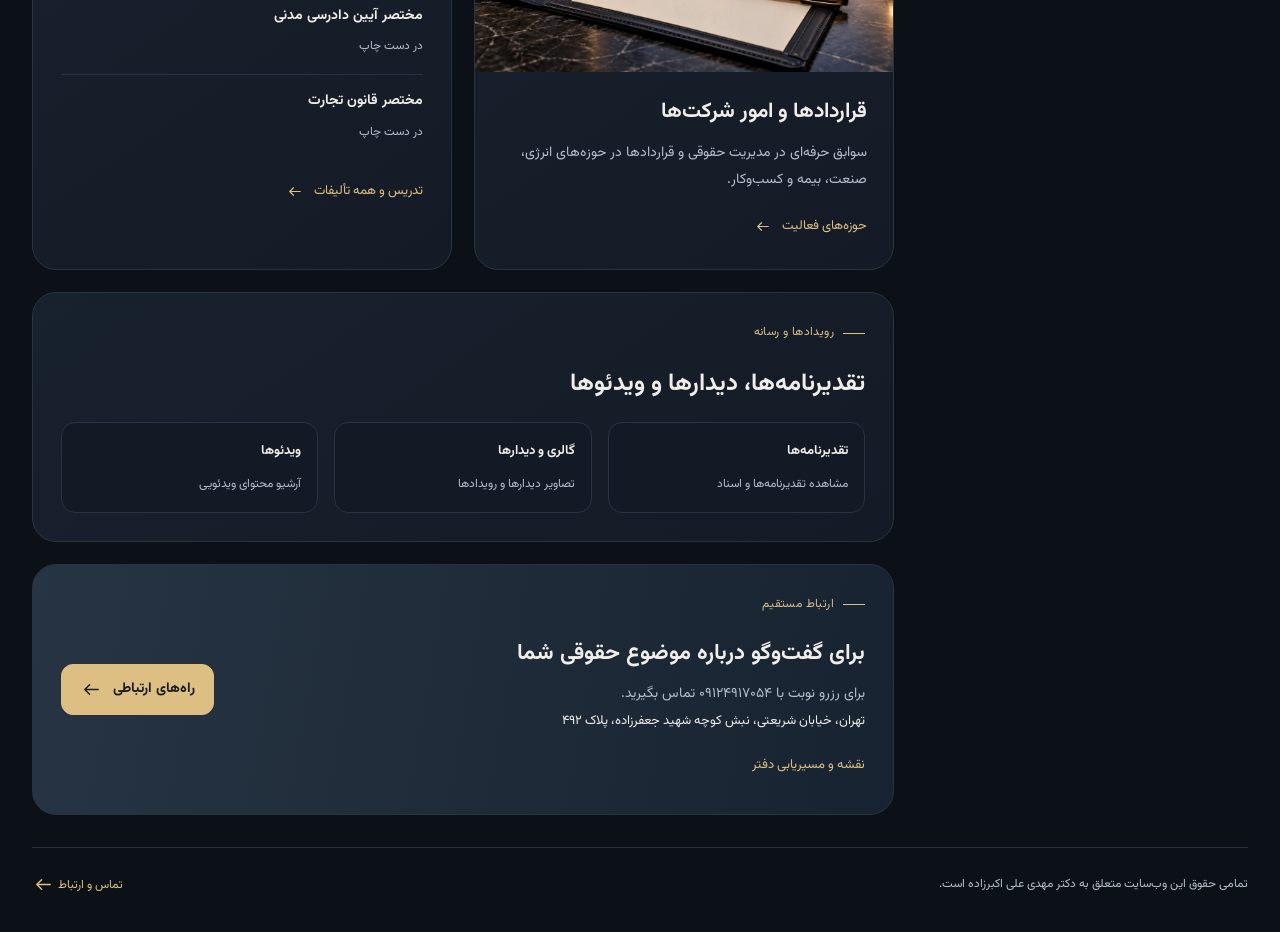
==== commit 5696e49a: "fix(v2.1.1): use supplied logo and PNG favicon across all pages Replace header symbols with IMG_0619" ====
--- a/index.html
+++ b/index.html
@@ -1,5 +1,5 @@
-<!doctype html><html lang="fa" dir="rtl"><head><meta charset="utf-8"><meta name="viewport" content="width=device-width, initial-scale=1"><title>دکتر مهدی علی اکبرزاده | وکیل پایه یک دادگستری</title><meta name="description" content="معرفی دکتر مهدی علی اکبرزاده، وکیل پایه یک دادگستری؛ سوابق حقوقی و قراردادی، تحصیلات، حقوق تجارت الکترونیکی و رسانه و راه‌های رزرو نوبت."><meta name="robots" content="index,follow,max-image-preview:large"><meta property="og:locale" content="fa_IR"><meta property="og:type" content="website"><meta property="og:site_name" content="دکتر مهدی علی اکبرزاده"><meta property="og:title" content="دکتر مهدی علی اکبرزاده | وکیل پایه یک دادگستری"><meta property="og:description" content="معرفی دکتر مهدی علی اکبرزاده، وکیل پایه یک دادگستری؛ سوابق حقوقی و قراردادی، تحصیلات، حقوق تجارت الکترونیکی و رسانه و راه‌های رزرو نوبت."><meta name="twitter:card" content="summary_large_image"><meta name="twitter:title" content="دکتر مهدی علی اکبرزاده | وکیل پایه یک دادگستری"><meta name="twitter:description" content="معرفی دکتر مهدی علی اکبرزاده، وکیل پایه یک دادگستری؛ سوابق حقوقی و قراردادی، تحصیلات، حقوق تجارت الکترونیکی و رسانه و راه‌های رزرو نوبت."><script type="application/ld+json">{"@context":"https://schema.org","@graph":[{"@type":"Person","@id":"#person","name":"دکتر مهدی علی اکبرزاده","alternateName":"مهدی علی اکبرزاده","jobTitle":"وکیل پایه یک دادگستری","telephone":"+989124917054","email":"Mahdi.aliakbarzadeh@gmail.com","knowsAbout":["حقوق خصوصی","حقوق تجارت بین‌الملل","قراردادهای تجاری","حقوق تجارت الکترونیکی","حقوق رسانه","مالکیت فکری"],"address":{"@type":"PostalAddress","streetAddress":"خیابان شریعتی، نبش کوچه شهید جعفرزاده، پلاک ۴۹۲","addressLocality":"تهران","addressCountry":"IR"}},{"@type":"ProfilePage","name":"دکتر مهدی علی اکبرزاده | وکیل پایه یک دادگستری","description":"معرفی دکتر مهدی علی اکبرزاده، وکیل پایه یک دادگستری؛ سوابق حقوقی و قراردادی، تحصیلات، حقوق تجارت الکترونیکی و رسانه و راه‌های رزرو نوبت.","inLanguage":"fa-IR","mainEntity":{"@id":"#person"}}]}</script><meta name="theme-color" content="#0c1017"><link rel="icon" href="assets/images/favicon.svg" type="image/svg+xml"><link rel="preload" href="assets/fonts/vazirmatn-regular.woff2" as="font" type="font/woff2" crossorigin><link rel="stylesheet" href="assets/css/site.css?v=2.1.0"><script src="assets/js/site.js?v=2.1.0" defer></script></head>
-    <body><a class="skip" href="#main">رفتن به محتوای اصلی</a><header class="header-area-bentogrid"><div class="container"><div class="nav-shell"><a href="index.html" class="brand" aria-label="صفحه اصلی دکتر مهدی علی اکبرزاده"><svg class="icon" viewBox="0 0 24 24" aria-hidden="true"><path d="M12 3v18M7 21h10M4 7h16M12 4 4 7M12 4l8 3M4 7 1 14h6zM20 7l-3 7h6z"/></svg><span>دکتر مهدی علی اکبرزاده<small lang="en" dir="ltr">LAW · BUSINESS · TECHNOLOGY</small></span></a><nav class="nav-links" aria-label="منوی اصلی"><a href="index.html" aria-current="page">خانه</a><a href="practice.html">حوزه‌های فعالیت</a><a href="resume.html">رزومه</a><a href="appreciations.html">تقدیرنامه‌ها</a><a href="gallery.html">گالری و دیدارها</a><a href="videos.html">ویدئوها</a><a href="contact.html">مسیرهای ارتباطی</a></nav><a class="header-contact" href="tel:+989124917054"><svg class="icon" viewBox="0 0 24 24" aria-hidden="true"><path d="m5 3 4 1 1 5-3 2c2 3 3 4 6 6l2-3 5 1 1 4c-1 4-7 1-12-4S1 4 5 3Z"/></svg>رزرو نوبت</a></div></div></header>
+<!doctype html><html lang="fa" dir="rtl"><head><meta charset="utf-8"><meta name="viewport" content="width=device-width, initial-scale=1"><title>دکتر مهدی علی اکبرزاده | وکیل پایه یک دادگستری</title><meta name="description" content="معرفی دکتر مهدی علی اکبرزاده، وکیل پایه یک دادگستری؛ سوابق حقوقی و قراردادی، تحصیلات، حقوق تجارت الکترونیکی و رسانه و راه‌های رزرو نوبت."><meta name="robots" content="index,follow,max-image-preview:large"><meta property="og:locale" content="fa_IR"><meta property="og:type" content="website"><meta property="og:site_name" content="دکتر مهدی علی اکبرزاده"><meta property="og:title" content="دکتر مهدی علی اکبرزاده | وکیل پایه یک دادگستری"><meta property="og:description" content="معرفی دکتر مهدی علی اکبرزاده، وکیل پایه یک دادگستری؛ سوابق حقوقی و قراردادی، تحصیلات، حقوق تجارت الکترونیکی و رسانه و راه‌های رزرو نوبت."><meta name="twitter:card" content="summary_large_image"><meta name="twitter:title" content="دکتر مهدی علی اکبرزاده | وکیل پایه یک دادگستری"><meta name="twitter:description" content="معرفی دکتر مهدی علی اکبرزاده، وکیل پایه یک دادگستری؛ سوابق حقوقی و قراردادی، تحصیلات، حقوق تجارت الکترونیکی و رسانه و راه‌های رزرو نوبت."><script type="application/ld+json">{"@context":"https://schema.org","@graph":[{"@type":"Person","@id":"#person","name":"دکتر مهدی علی اکبرزاده","alternateName":"مهدی علی اکبرزاده","jobTitle":"وکیل پایه یک دادگستری","telephone":"+989124917054","email":"Mahdi.aliakbarzadeh@gmail.com","knowsAbout":["حقوق خصوصی","حقوق تجارت بین‌الملل","قراردادهای تجاری","حقوق تجارت الکترونیکی","حقوق رسانه","مالکیت فکری"],"address":{"@type":"PostalAddress","streetAddress":"خیابان شریعتی، نبش کوچه شهید جعفرزاده، پلاک ۴۹۲","addressLocality":"تهران","addressCountry":"IR"}},{"@type":"ProfilePage","name":"دکتر مهدی علی اکبرزاده | وکیل پایه یک دادگستری","description":"معرفی دکتر مهدی علی اکبرزاده، وکیل پایه یک دادگستری؛ سوابق حقوقی و قراردادی، تحصیلات، حقوق تجارت الکترونیکی و رسانه و راه‌های رزرو نوبت.","inLanguage":"fa-IR","mainEntity":{"@id":"#person"}}]}</script><meta name="theme-color" content="#0c1017"><link rel="icon" href="assets/images/IMG_0619.png?v=2.1.1" type="image/png"><link rel="preload" href="assets/fonts/vazirmatn-regular.woff2" as="font" type="font/woff2" crossorigin><link rel="stylesheet" href="assets/css/site.css?v=2.1.1"><script src="assets/js/site.js?v=2.1.0" defer></script></head>
+    <body><a class="skip" href="#main">رفتن به محتوای اصلی</a><header class="header-area-bentogrid"><div class="container"><div class="nav-shell"><a href="index.html" class="brand" aria-label="صفحه اصلی دکتر مهدی علی اکبرزاده"><img class="brand-logo" src="assets/images/IMG_0619.png" alt="" width="56" height="56" decoding="async"><span>دکتر مهدی علی اکبرزاده<small lang="en" dir="ltr">LAW · BUSINESS · TECHNOLOGY</small></span></a><nav class="nav-links" aria-label="منوی اصلی"><a href="index.html" aria-current="page">خانه</a><a href="practice.html">حوزه‌های فعالیت</a><a href="resume.html">رزومه</a><a href="appreciations.html">تقدیرنامه‌ها</a><a href="gallery.html">گالری و دیدارها</a><a href="videos.html">ویدئوها</a><a href="contact.html">مسیرهای ارتباطی</a></nav><a class="header-contact" href="tel:+989124917054"><svg class="icon" viewBox="0 0 24 24" aria-hidden="true"><path d="m5 3 4 1 1 5-3 2c2 3 3 4 6 6l2-3 5 1 1 4c-1 4-7 1-12-4S1 4 5 3Z"/></svg>رزرو نوبت</a></div></div></header>
     <div class="container"><div class="main-page-content"><aside class="tmp-profile-card profile-picture-area" aria-label="کارت معرفی و ارتباط">
       <div class="portrait-stage"><img src="assets/images/portrait.webp" alt="دکتر مهدی علی اکبرزاده، وکیل پایه یک دادگستری" width="760" height="1400" fetchpriority="high"><span class="portrait-label" lang="en" dir="ltr">MAHDI ALIAKBARZADEH</span></div>
       <div class="profile-text"><p class="profile-name">دکتر مهدی علی اکبرزاده</p><p class="profile-role">وکیل پایه یک دادگستری</p><div class="profile-rule"></div><p class="profile-note">حقوق خصوصی · قراردادهای تجاری<br>حقوق رسانه و تجارت الکترونیکی</p>
--- a/assets/css/site.css
+++ b/assets/css/site.css
@@ -35,3 +35,7 @@
 @media(max-width:850px){.nav-shell{justify-content:center}.nav-links{width:100%}.nav-links a{flex:0 1 auto}}
 @media(max-width:540px){.nav-links{display:grid;grid-template-columns:repeat(3,minmax(0,1fr))}.nav-links a{white-space:normal;padding:8px 5px}.media-shortcuts,.media-grid{grid-template-columns:1fr}.office-map{height:300px}.media-card img{height:auto;max-height:420px}}
 @media print{.office-map,.media-overview,.media-collection,noscript{display:none}.print-contact{display:block!important;color:#111!important}.section-intro{break-inside:avoid}.book span,.eyebrow{color:#333}}
+
+/* v2.1.1: use the supplied brand artwork without cropping or recoloring. */
+.brand-logo{display:block;width:56px;height:56px;object-fit:contain;flex:0 0 56px}
+@media(max-width:540px){.brand{display:flex;justify-content:center}.brand-logo{width:48px;height:48px;flex-basis:48px}.brand small{display:none}}
